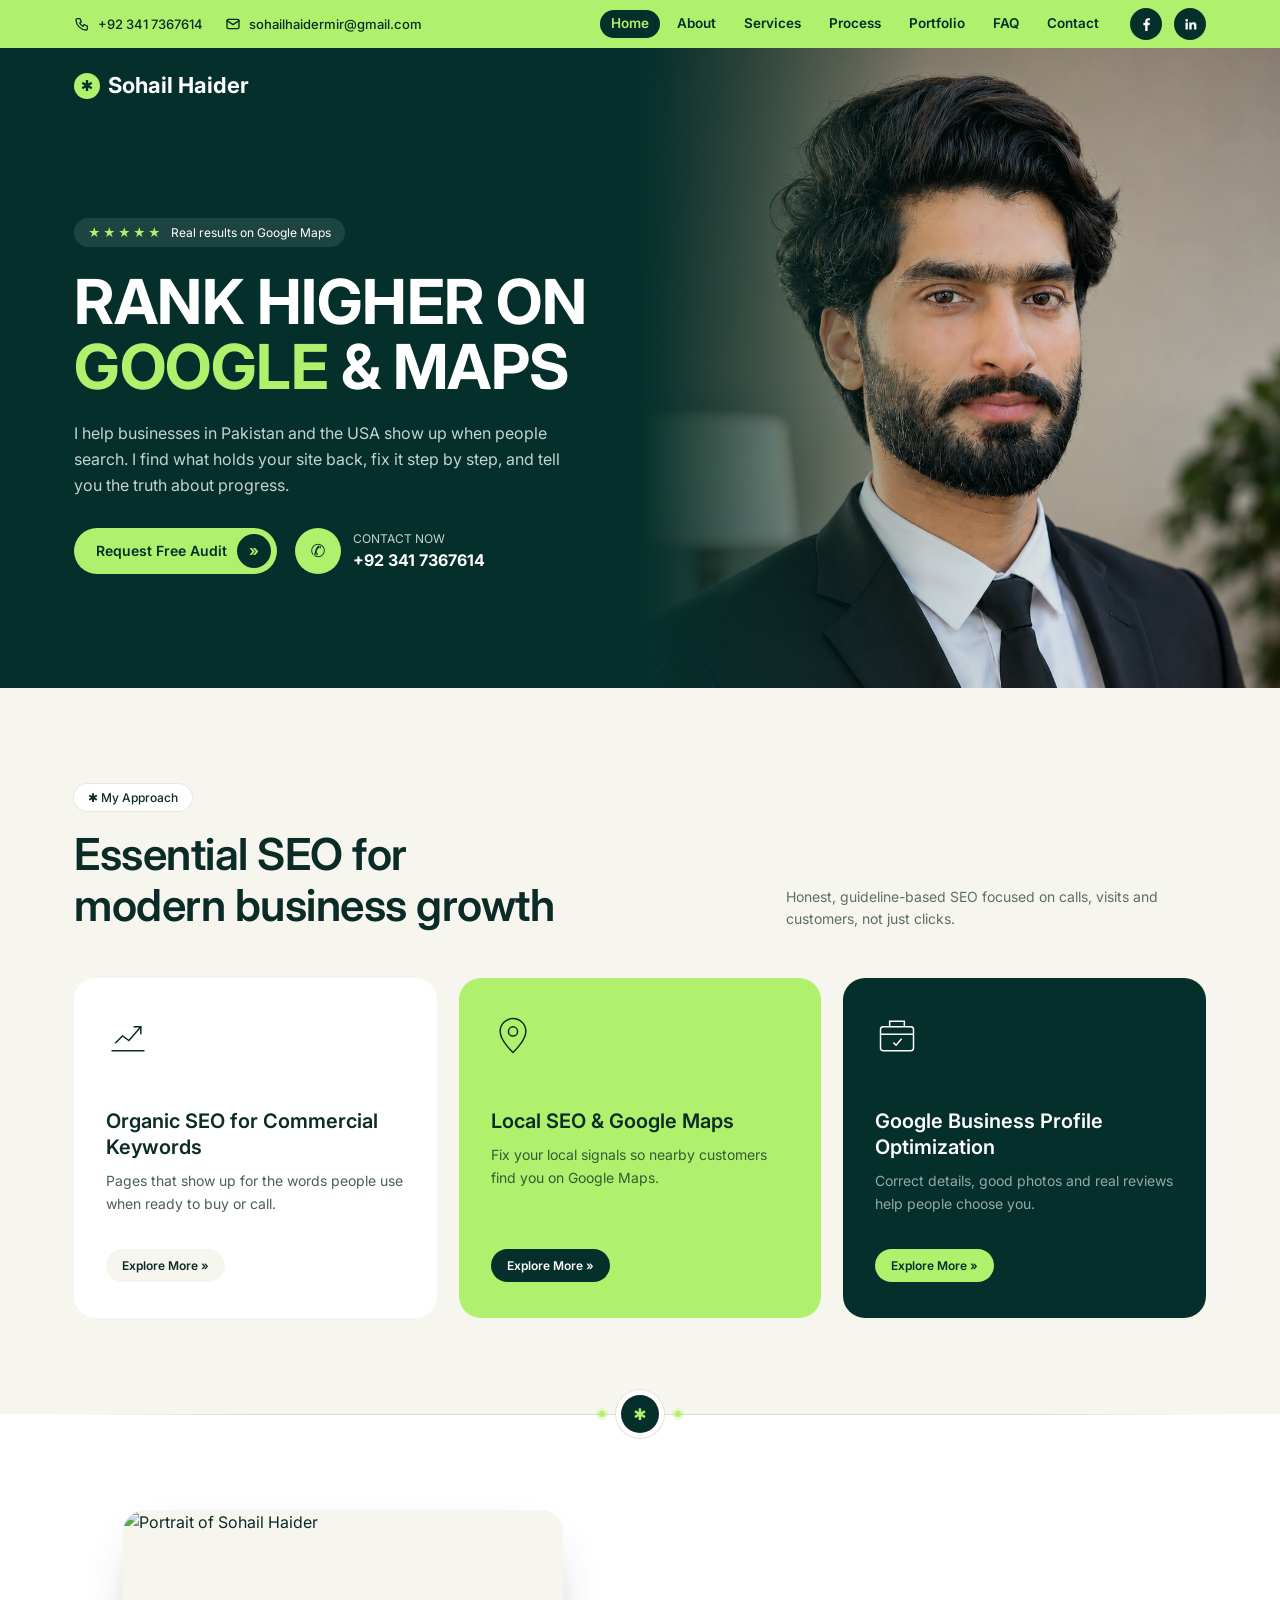
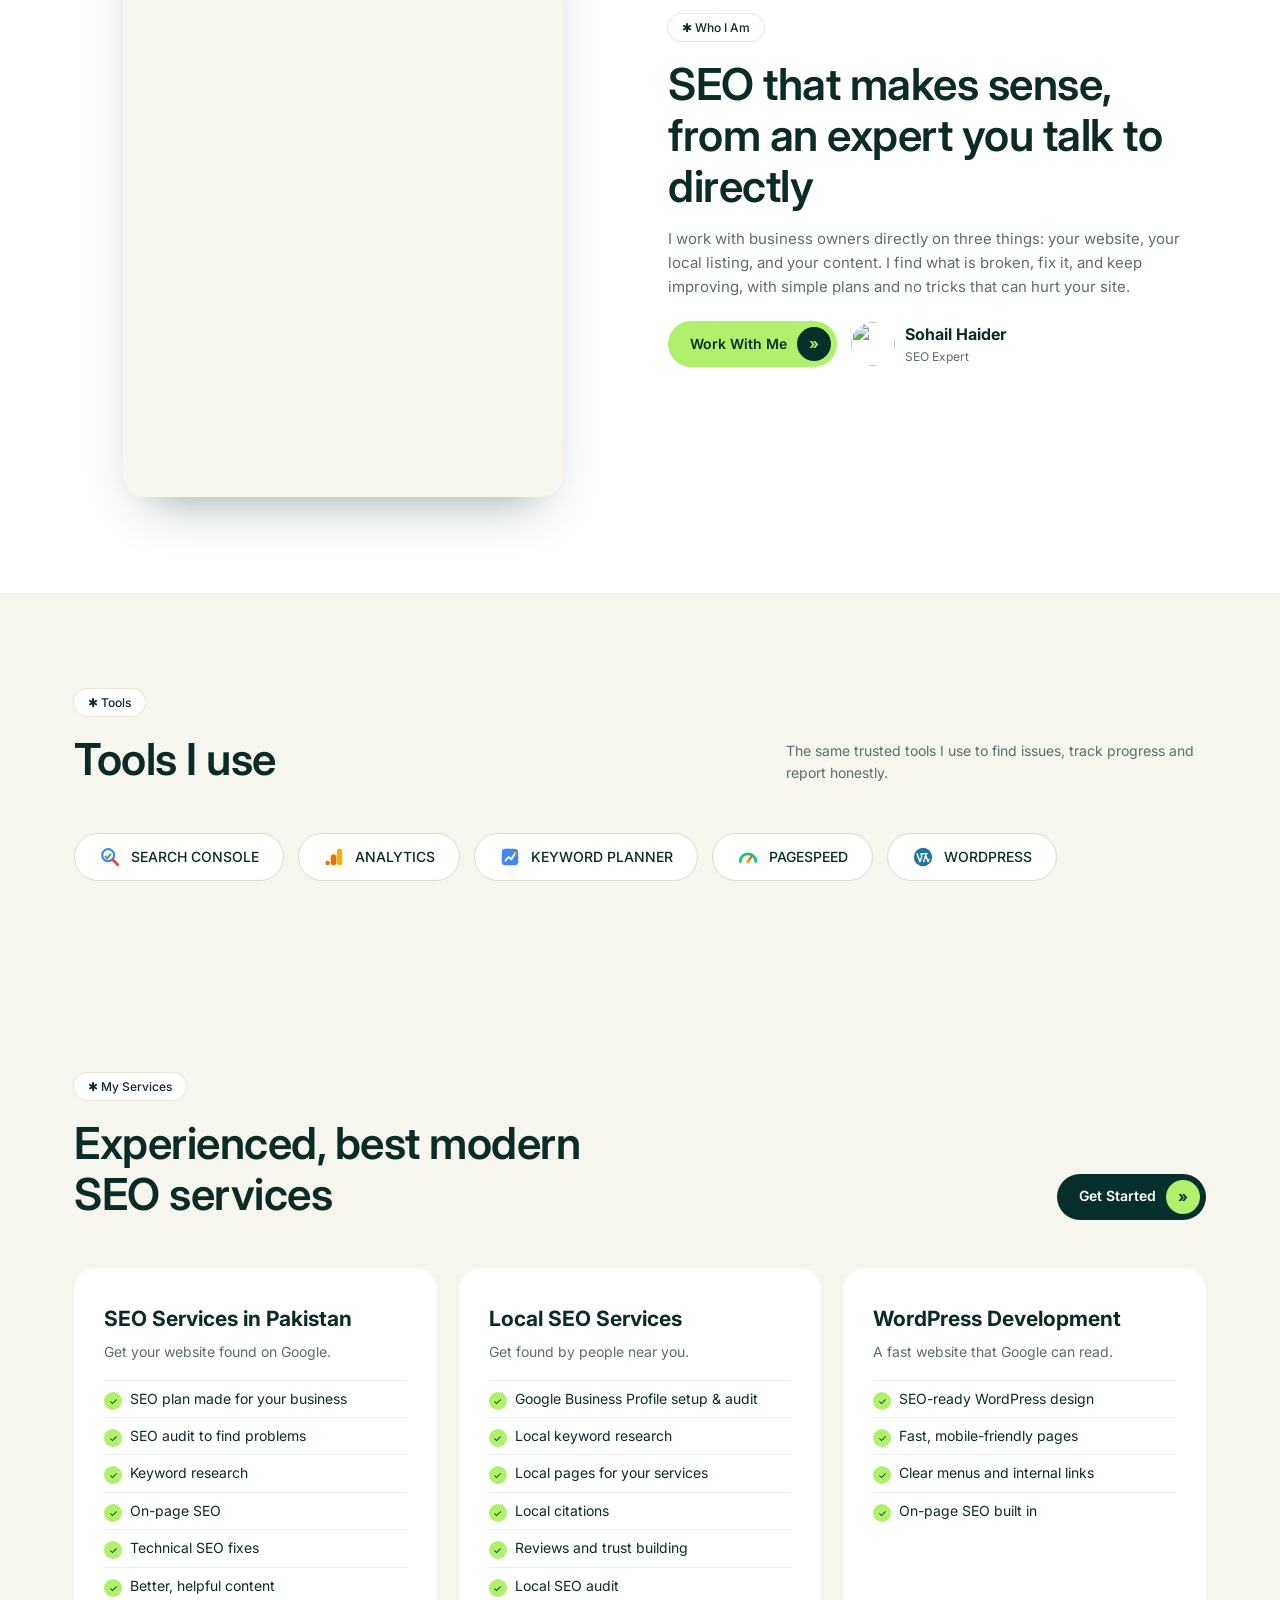
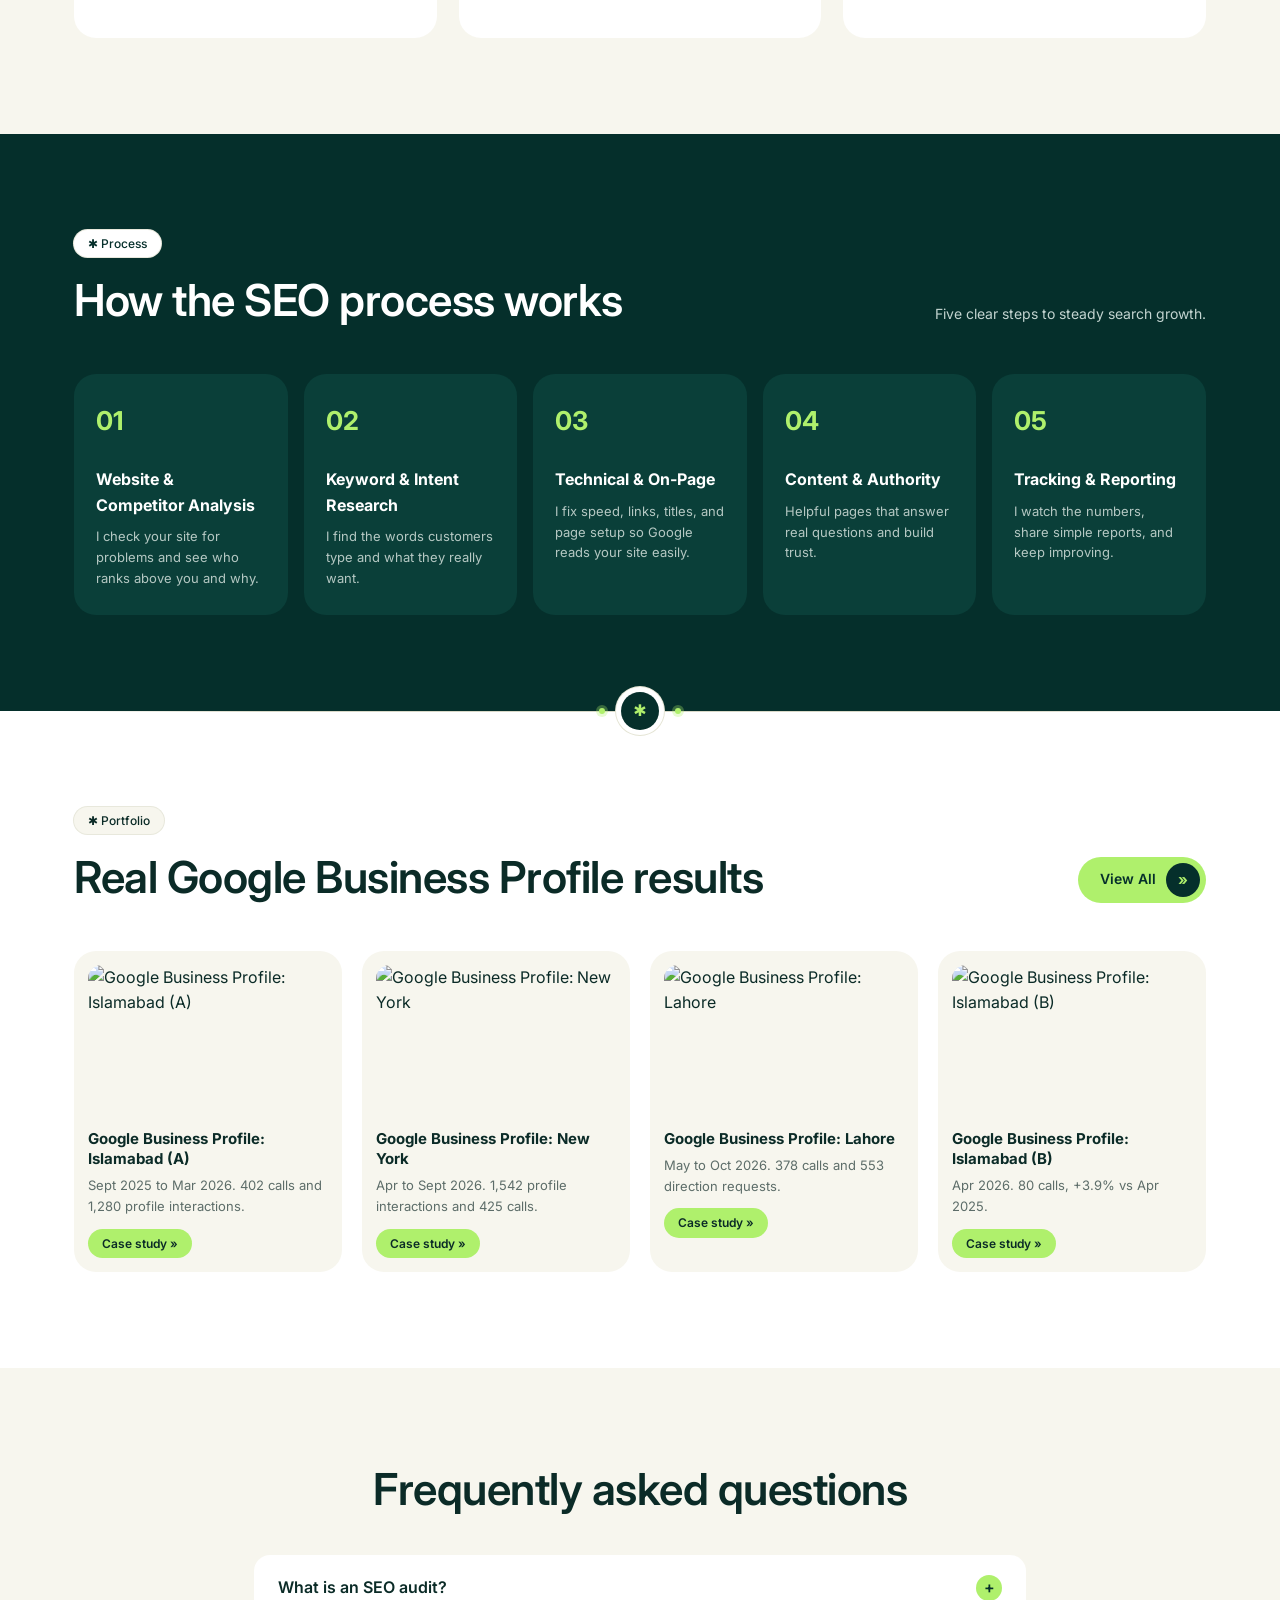
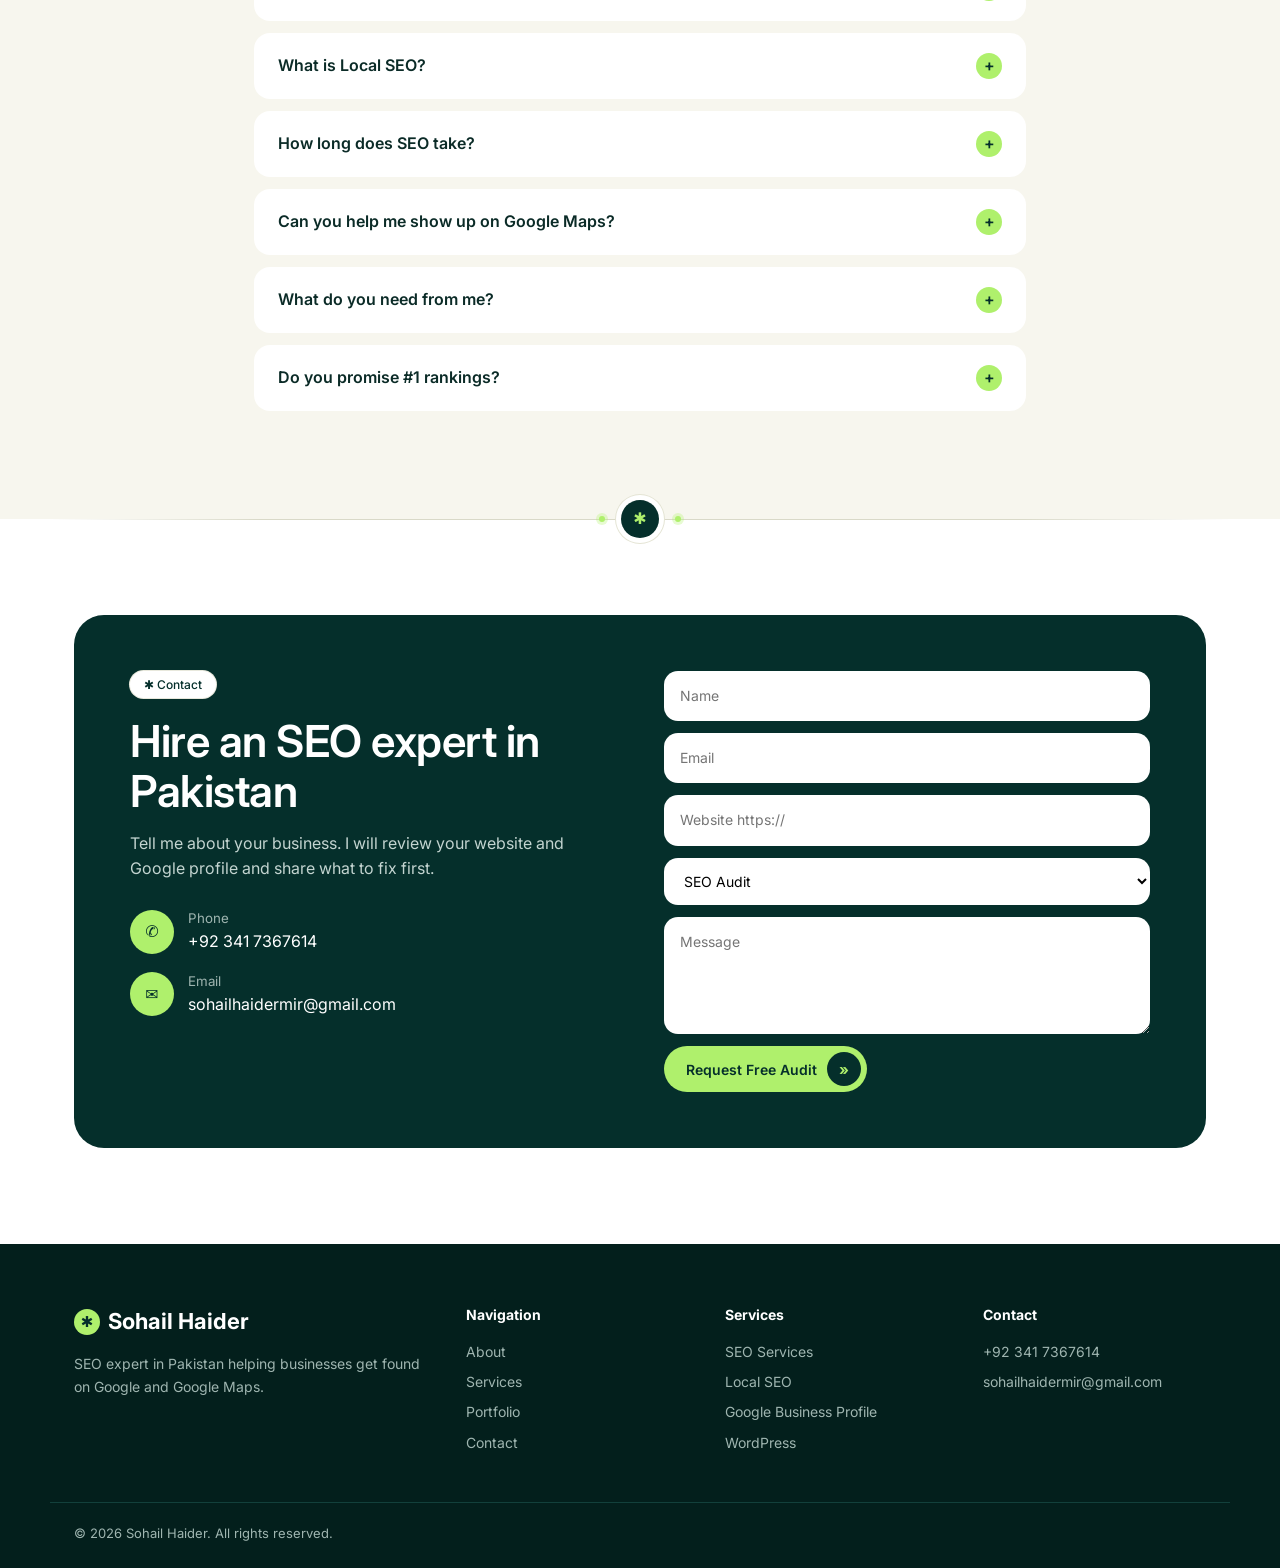
==== index.html @ a747f517 "Update index.html" ====
<!DOCTYPE html><html lang="en"><head><meta charset="utf-8"><meta name="viewport" content="width=device-width,initial-scale=1"><title>Sohail Haider | SEO Expert in Pakistan</title><meta name="description" content="SEO expert in Pakistan helping businesses improve organic search, Google Maps visibility, and website performance. Request a free SEO audit."><link rel="canonical" href="https://www.example.com/"><link rel="icon" href="assets/favicon.png"><link rel="preconnect" href="https://fonts.googleapis.com"><link rel="preconnect" href="https://fonts.gstatic.com" crossorigin><link rel="stylesheet" href="https://fonts.googleapis.com/css2?family=Inter:wght@400;500;600;700&display=swap"><link rel="stylesheet" href="style.css"></head><body id="top">
<div class="tb"><div class="wrap"><div class="tbl"><a href="tel:+923417367614"><svg viewBox="0 0 24 24" fill="none" stroke="currentColor" stroke-width="2" stroke-linecap="round" stroke-linejoin="round" aria-hidden="true"><path d="M5 4h4l2 5-2.5 1.5a11 11 0 0 0 5 5L15 13l5 2v4a2 2 0 0 1-2 2A16 16 0 0 1 3 6a2 2 0 0 1 2-2z"/></svg> +92 341 7367614</a><a href="mailto:sohailhaidermir@gmail.com"><svg viewBox="0 0 24 24" fill="none" stroke="currentColor" stroke-width="2" stroke-linecap="round" stroke-linejoin="round" aria-hidden="true"><rect x="3" y="5" width="18" height="14" rx="2"/><path d="m3 7 9 6 9-6"/></svg><span class="et">sohailhaidermir@gmail.com</span></a></div><nav id="nav" aria-label="Main"><a class="on" href="#top">Home</a><a href="#about">About</a><a href="#services">Services</a><a href="#process">Process</a><a href="portfolio.html">Portfolio</a><a href="#faq">FAQ</a><a href="#contact">Contact</a></nav><div class="soc"><a href="https://www.facebook.com/shaider.hayat" aria-label="Facebook" target="_blank" rel="noopener"><svg viewBox="0 0 24 24" fill="currentColor" stroke="none" aria-hidden="true"><path d="M13.5 21v-8h2.7l.5-3.3h-3.2V7.600c0-.9.4-1.600 1.700-1.600h1.600V3.200C16.300 3.100 15.300 3 14.300 3 12 3 10.200 4.400 10.200 7.100v2.600H7.500V13h2.700v8z"/></svg></a><a href="https://www.linkedin.com/in/sohail-haider-392b01232/" aria-label="LinkedIn" target="_blank" rel="noopener"><svg viewBox="0 0 24 24" fill="currentColor" stroke="none" aria-hidden="true"><path d="M5 9h3.2v10H5zM6.600 4.200a1.900 1.900 0 1 1 0 3.800 1.900 1.900 0 0 1 0-3.800zM10.300 9h3v1.400c.5-.9 1.600-1.700 3.200-1.700 3.200 0 3.800 2.100 3.800 4.800V19h-3.200v-4.800c0-1.200 0-2.600-1.600-2.600s-1.900 1.200-1.900 2.500V19h-3.300z"/></svg></a></div></div></div>
<header class="hdr"><div class="wrap bar"><a class="brand" href="index.html"><i>✱</i>Sohail Haider</a><button class="burger" aria-label="Menu" onclick="document.querySelector('nav').classList.toggle('open')">☰</button></div></header>
<main><section class="hero"><div class="ph"><img src="hero-sohail.webp"> alt="Sohail Haider, SEO expert" fetchpriority="high"></div><div class="wrap"><div class="in"><div class="pill"><u>★★★★★</u> Real results on Google Maps</div><h1>Rank higher on <em>Google</em> &amp; Maps</h1><p>I help businesses in Pakistan and the USA show up when people search. I find what holds your site back, fix it step by step, and tell you the truth about progress.</p><div class="acts"><a href="#contact" class="btn"><span>Request Free Audit</span><b>»</b></a><div class="call"><i>✆</i><div>CONTACT NOW<b>+92 341 7367614</b></div></div></div></div></section>
<section class="sec cr" id="approach"><div class="wrap"><div class="head"><div><span class="tag">✱ My Approach</span><h2>Essential SEO for<br>modern business growth</h2></div><p>Honest, guideline-based SEO focused on calls, visits and customers, not just clicks.</p></div><div class="g3"><article class="fc "><svg viewBox="0 0 48 48"><path d="M6 40h36M10 32l8-8 7 5 13-15M30 14h8v8"/></svg><h3>Organic SEO for Commercial Keywords</h3><p>Pages that show up for the words people use when ready to buy or call.</p><a href="#services">Explore More »</a></article><article class="fc l"><svg viewBox="0 0 48 48"><path d="M24 42S10 29 10 19a14 14 0 0128 0c0 10-14 23-14 23z"/><circle cx="24" cy="19" r="5"/></svg><h3>Local SEO &amp; Google Maps</h3><p>Fix your local signals so nearby customers find you on Google Maps.</p><a href="#services">Explore More »</a></article><article class="fc d"><svg viewBox="0 0 48 48"><rect x="6" y="14" width="36" height="26" rx="3"/><path d="M6 22h36M16 14V8h16v6M20 31l3 3 6-7"/></svg><h3>Google Business Profile Optimization</h3><p>Correct details, good photos and real reviews help people choose you.</p><a href="#services">Explore More »</a></article></div></div></section>
<section class="sec wh" id="about"><div class="dvd" aria-hidden="true"><span><i>✱</i></span></div><div class="wrap two"><div class="col"><div class="portrait"><img src="assets/about-sohail.webp" alt="Portrait of Sohail Haider" width="1086" height="1448" loading="lazy"></div></div><div><span class="tag">✱ Who I Am</span><h2>SEO that makes sense, from an expert you talk to directly</h2><p>I work with business owners directly on three things: your website, your local listing, and your content. I find what is broken, fix it, and keep improving, with simple plans and no tricks that can hurt your site.</p><div class="who"><a href="#contact" class="btn"><span>Work With Me</span><b>»</b></a><div style="display:flex;gap:10px;align-items:center"><img src="assets/hero-sohail.webp" alt=""><div><b>Sohail Haider</b><small>SEO Expert</small></div></div></div></div></div></section>
<section class="sec cr" id="tools"><div class="wrap"><div class="head"><div><span class="tag">✱ Tools</span><h2>Tools I use</h2></div><p>The same trusted tools I use to find issues, track progress and report honestly.</p></div><div class="chips big"><span><svg viewBox="0 0 24 24"><circle cx="10" cy="10" r="6.5" fill="#fff" stroke="#4285f4" stroke-width="2.4"/><path d="M15 15l5.5 5.5" stroke="#ea4335" stroke-width="3" stroke-linecap="round"/><path d="M7 11.5l2 2 3.5-4.5" fill="none" stroke="#34a853" stroke-width="2" stroke-linecap="round" stroke-linejoin="round"/></svg>Search Console</span><span><svg viewBox="0 0 24 24"><rect x="15" y="3" width="6" height="18" rx="3" fill="#f9ab00"/><rect x="8.5" y="9" width="6" height="12" rx="3" fill="#e37400"/><circle cx="5" cy="18.5" r="2.5" fill="#e37400"/></svg>Analytics</span><span><svg viewBox="0 0 24 24"><rect x="3" y="3" width="18" height="18" rx="4" fill="#4285f4"/><path d="M7 16l3.5-4 3 2.5L17.5 8" fill="none" stroke="#fff" stroke-width="2" stroke-linecap="round" stroke-linejoin="round"/><circle cx="17.5" cy="8" r="1.6" fill="#fbbc04"/></svg>Keyword Planner</span><span><svg viewBox="0 0 24 24"><path d="M3.5 17a8.5 8.5 0 1 1 17 0" fill="none" stroke="#0cce6b" stroke-width="3" stroke-linecap="round"/><path d="M12 17l4-6" stroke="#ff4e42" stroke-width="2.4" stroke-linecap="round"/><circle cx="12" cy="17" r="2" fill="#ffa400"/></svg>PageSpeed</span><span><svg viewBox="0 0 24 24"><circle cx="12" cy="12" r="10" fill="#21759b"/><path d="M5.5 8.5l3.2 8.6 2-5.8-1-2.800M10.500 8.500h6M12.700 17.100l2.300-6.800M15 10.300l2.600 6.800 1-2.800" fill="none" stroke="#fff" stroke-width="1.5" stroke-linecap="round" stroke-linejoin="round"/></svg>WordPress</span></div></div></section>
<section class="sec cr" id="services"><div class="wrap"><div class="head"><div><span class="tag">✱ My Services</span><h2>Experienced, best modern<br>SEO services</h2></div><a href="#contact" class="btn dk"><span>Get Started</span><b>»</b></a></div><div class="g3"><article class="svc"><h3>SEO Services in Pakistan</h3><p>Get your website found on Google.</p><ul><li>SEO plan made for your business</li><li>SEO audit to find problems</li><li>Keyword research</li><li>On-page SEO</li><li>Technical SEO fixes</li><li>Better, helpful content</li></ul></article><article class="svc"><h3>Local SEO Services</h3><p>Get found by people near you.</p><ul><li>Google Business Profile setup & audit</li><li>Local keyword research</li><li>Local pages for your services</li><li>Local citations</li><li>Reviews and trust building</li><li>Local SEO audit</li></ul></article><article class="svc"><h3>WordPress Development</h3><p>A fast website that Google can read.</p><ul><li>SEO-ready WordPress design</li><li>Fast, mobile-friendly pages</li><li>Clear menus and internal links</li><li>On-page SEO built in</li></ul></article></div></div></section>
<section class="sec dk" id="process"><div class="wrap"><div class="head"><div><span class="tag" style="color:var(--dk)">✱ Process</span><h2>How the SEO process works</h2></div><p>Five clear steps to steady search growth.</p></div><div class="steps"><div><h3>Website & Competitor Analysis</h3><p>I check your site for problems and see who ranks above you and why.</p></div><div><h3>Keyword & Intent Research</h3><p>I find the words customers type and what they really want.</p></div><div><h3>Technical & On-Page</h3><p>I fix speed, links, titles, and page setup so Google reads your site easily.</p></div><div><h3>Content & Authority</h3><p>Helpful pages that answer real questions and build trust.</p></div><div><h3>Tracking & Reporting</h3><p>I watch the numbers, share simple reports, and keep improving.</p></div></div></div></section>
<section class="sec wh"><div class="dvd" aria-hidden="true"><span><i>✱</i></span></div><div class="wrap"><div class="head"><div><span class="tag" style="background:var(--cream)">✱ Portfolio</span><h2>Real Google Business Profile results</h2></div><a href="portfolio.html" class="btn"><span>View All</span><b>»</b></a></div><div class="pf"><a class="pc" href="portfolio.html#islamabad-gbp"><img src="assets/islamabad-gbp-overview.webp" alt="Google Business Profile: Islamabad (A)" loading="lazy"><h3>Google Business Profile: Islamabad (A)</h3><p>Sept 2025 to Mar 2026. 402 calls and 1,280 profile interactions.</p><span>Case study »</span></a><a class="pc" href="portfolio.html#newyork-gbp"><img src="assets/newyork-gbp-overview.webp" alt="Google Business Profile: New York" loading="lazy"><h3>Google Business Profile: New York</h3><p>Apr to Sept 2026. 1,542 profile interactions and 425 calls.</p><span>Case study »</span></a><a class="pc" href="portfolio.html#lahore-gbp"><img src="assets/lahore-gbp-overview.webp" alt="Google Business Profile: Lahore" loading="lazy"><h3>Google Business Profile: Lahore</h3><p>May to Oct 2026. 378 calls and 553 direction requests.</p><span>Case study »</span></a><a class="pc" href="portfolio.html#islamabad-b-gbp"><img src="assets/islamabad-b-gbp-calls.webp" alt="Google Business Profile: Islamabad (B)" loading="lazy"><h3>Google Business Profile: Islamabad (B)</h3><p>Apr 2026. 80 calls, +3.9% vs Apr 2025.</p><span>Case study »</span></a></div></div></section>
<section class="sec cr" id="faq"><div class="wrap nar"><h2>Frequently asked questions</h2><details><summary>What is an SEO audit?</summary><p>A full check of your website. I look for slow pages, broken links, or missing titles, then give you a list of fixes, most important first.</p></details><details><summary>What is Local SEO?</summary><p>It helps people near you find your business on Google and Google Maps, using your Google Business Profile, local keywords, listings, and reviews.</p></details><details><summary>How long does SEO take?</summary><p>Small fixes can help in a few weeks. Bigger results usually take a few months, depending on competition and where you start.</p></details><details><summary>Can you help me show up on Google Maps?</summary><p>Yes. I improve what you can control: profile, website, and reviews. Google decides the final order, so no one can promise a spot.</p></details><details><summary>What do you need from me?</summary><p>Your website link, access to your Google Business Profile, a list of your services, and the places you serve.</p></details><details><summary>Do you promise #1 rankings?</summary><p>No. Nobody honest can. I promise clear work, simple reports, and steady effort.</p></details></div></section>
<section class="sec wh" id="contact"><div class="dvd" aria-hidden="true"><span><i>✱</i></span></div><div class="wrap"><div class="ct"><div><span class="tag" style="color:var(--dk)">✱ Contact</span><h2>Hire an SEO expert in Pakistan</h2><p>Tell me about your business. I will review your website and Google profile and share what to fix first.</p><ul><li><i>✆</i><div><small>Phone</small><a href="tel:+923417367614">+92 341 7367614</a></div></li><li><i>✉</i><div><small>Email</small><a href="mailto:sohailhaidermir@gmail.com">sohailhaidermir@gmail.com</a></div></li></ul></div><form id="cf"><input name="name" placeholder="Name" required><input name="email" type="email" placeholder="Email" required><input name="site" placeholder="Website https://"><select name="service"><option>SEO Audit</option><option>Local SEO Audit</option><option>Google Business Profile</option><option>SEO Strategy</option><option>Other</option></select><textarea name="message" rows="4" placeholder="Message" required></textarea><button class="btn" type="submit"><span>Request Free Audit</span><b>»</b></button></form></div></div></section></main>
<footer><div class="wrap fg"><div><a class="brand" href="index.html"><i>✱</i>Sohail Haider</a><p style="margin-top:14px">SEO expert in Pakistan helping businesses get found on Google and Google Maps.</p></div><div><h4>Navigation</h4><ul><li><a href="#about">About</a></li><li><a href="#services">Services</a></li><li><a href="portfolio.html">Portfolio</a></li><li><a href="#contact">Contact</a></li></ul></div><div><h4>Services</h4><ul><li>SEO Services</li><li>Local SEO</li><li>Google Business Profile</li><li>WordPress</li></ul></div><div><h4>Contact</h4><ul><li><a href="tel:+923417367614">+92 341 7367614</a></li><li><a href="mailto:sohailhaidermir@gmail.com">sohailhaidermir@gmail.com</a></li></ul></div></div><div class="wrap fc2">© 2026 Sohail Haider. All rights reserved.</div></footer></body></html>
---- style.css ----
:root{--dk:#052f2b;--dk2:#0a3f39;--lime:#aff06c;--lime2:#9ce252;--cream:#f7f6ee;--tx:#0b2b27;--mu:#5d6d69;--r:22px}
*{box-sizing:border-box;margin:0;padding:0}html{scroll-behavior:smooth}
body{font-family:Inter,system-ui,sans-serif;color:var(--tx);background:#fff;line-height:1.6;font-size:16px}
img{max-width:100%;display:block}a{color:inherit;text-decoration:none}ul{list-style:none}
.wrap{max-width:1180px;margin:0 auto;padding:0 24px}
.tb{background:var(--lime);font-size:13px;font-weight:500;padding:8px 0}.tb .wrap{display:flex;justify-content:space-between;gap:16px;flex-wrap:wrap}.tb span{margin-right:22px}
.hdr{position:absolute;top:37px;left:0;right:0;z-index:5}.bar{display:flex;align-items:center;justify-content:space-between;height:76px}
.brand{display:flex;align-items:center;gap:8px;color:#fff;font-weight:700;font-size:22px}.brand i{width:26px;height:26px;border-radius:50%;background:var(--lime);display:grid;place-items:center;color:var(--dk);font-style:normal;font-size:15px}
nav{display:flex;align-items:center;gap:28px;color:#fff;font-size:14px;font-weight:500}nav a:hover,nav a.on{color:var(--lime)}
.btn{display:inline-flex;align-items:center;gap:10px;background:var(--lime);color:var(--dk);font-weight:600;font-size:14px;padding:6px 6px 6px 22px;border-radius:99px;transition:.2s}
.btn b{background:var(--dk);color:var(--lime);width:34px;height:34px;border-radius:50%;display:grid;place-items:center;font-size:15px}
.btn:hover{background:var(--lime2)}.btn.dk{background:var(--dk);color:#fff}.btn.dk b{background:var(--lime);color:var(--dk)}
.burger{display:none;background:none;border:0;color:#fff;font-size:28px}
.hero{background:var(--dk);color:#fff;position:relative;overflow:hidden;min-height:640px;padding:170px 0 80px}
.hero .ph{position:absolute;right:0;bottom:0;top:0;width:50%}.hero .ph img{width:100%;height:100%;object-fit:cover;object-position:50% 12%}
.hero .ph:after{content:"";position:absolute;inset:0;background:linear-gradient(90deg,var(--dk) 0,rgba(5,47,43,.2) 45%,transparent)}
.hero .wrap{position:relative;z-index:2}.hero .in{max-width:620px}
.pill{display:inline-flex;gap:8px;align-items:center;background:rgba(255,255,255,.1);border-radius:99px;padding:5px 14px;font-size:12px;margin-bottom:22px}.pill u{color:var(--lime);text-decoration:none;letter-spacing:2px}
h1{font-size:clamp(38px,5.4vw,62px);line-height:1.05;font-weight:700;text-transform:uppercase;letter-spacing:-.5px}h1 em{color:var(--lime);font-style:normal}
.hero p{color:#c3d4d0;max-width:500px;margin:22px 0 30px}.acts{display:flex;gap:18px;align-items:center;flex-wrap:wrap}
.call{display:flex;gap:12px;align-items:center;font-size:12px;color:#c3d4d0}.call i{width:46px;height:46px;border-radius:50%;background:var(--lime);color:var(--dk);display:grid;place-items:center;font-style:normal;font-size:18px}.call b{display:block;color:#fff;font-size:16px}
.sec{padding:96px 0}.cr{background:var(--cream)}
.tag{display:inline-flex;gap:6px;align-items:center;font-size:12px;font-weight:500;background:#fff;border-radius:99px;padding:4px 14px;margin-bottom:18px;box-shadow:0 0 0 1px #e8e8dc}.cr .tag{background:#fff}
h2{font-size:clamp(30px,4vw,44px);line-height:1.15;font-weight:600;letter-spacing:-.5px}
.head{display:flex;justify-content:space-between;align-items:flex-end;gap:40px;margin-bottom:48px;flex-wrap:wrap}.head p{max-width:420px;color:var(--mu);font-size:14px}
.g3{display:grid;grid-template-columns:repeat(3,1fr);gap:22px}
.fc{border-radius:var(--r);padding:36px 32px;min-height:340px;display:flex;flex-direction:column;background:#fff}.fc.l{background:var(--lime)}.fc.d{background:var(--dk);color:#fff}
.fc svg{width:44px;height:44px;margin-bottom:50px;stroke:currentColor;fill:none;stroke-width:1.6}.fc h3{font-size:20px;font-weight:600;line-height:1.3;margin-bottom:10px}
.fc p{font-size:14px;opacity:.75;flex:1}.fc.d p{color:#c3d4d0}.fc a{align-self:flex-start;margin-top:22px;font-size:12px;font-weight:600;background:var(--cream);padding:7px 16px;border-radius:99px}.fc.l a{background:var(--dk);color:#fff}.fc.d a{background:var(--lime);color:var(--dk)}
.two{display:grid;grid-template-columns:1fr 1fr;gap:56px;align-items:center}
.col{display:grid;grid-template-columns:1fr 1fr;gap:16px}.col img{border-radius:var(--r);width:100%;object-fit:cover}.col .big{grid-column:span 2;height:340px;object-position:top}
.st{background:var(--lime);border-radius:var(--r);padding:22px;text-align:center;display:flex;flex-direction:column;justify-content:center;gap:6px}.st b{font-size:28px}.st span{font-size:13px}
.shot{height:170px;background:var(--cream);border-radius:var(--r);overflow:hidden}.shot img{height:100%;object-fit:cover;object-position:left top}
.two h2{margin-bottom:16px}.two p{color:var(--mu);font-size:15px;margin-bottom:14px}
.who{display:flex;align-items:center;gap:14px;margin:22px 0 26px;flex-wrap:wrap}.who img{width:44px;height:44px;border-radius:50%;object-fit:cover;object-position:top}.who small{display:block;color:var(--mu);font-size:12px}
.mini{display:grid;grid-template-columns:1fr 1fr;gap:16px}.mini div{background:var(--cream);border-radius:var(--r);padding:24px}.mini b{display:block;font-size:30px}.mini small{color:var(--mu)}
.chips{display:flex;flex-wrap:wrap;gap:8px;margin-top:12px}.chips span{font-size:10px;font-weight:500;text-transform:uppercase;border:1px solid #dcdccf;border-radius:99px;padding:3px 10px;background:#fff}
.svc{background:#fff;border-radius:var(--r);padding:34px 30px}.svc h3{font-size:21px;margin-bottom:6px}.svc>p{color:var(--mu);font-size:14px;margin-bottom:16px}
.svc li{font-size:14px;padding:7px 0 7px 26px;position:relative;border-top:1px solid #eee}.svc li:before{content:"✓";position:absolute;left:0;color:var(--dk);background:var(--lime);width:18px;height:18px;border-radius:50%;font-size:10px;display:grid;place-items:center;top:11px}
.dk{background:var(--dk);color:#fff}.dk .head p{color:#c3d4d0}
.steps{display:grid;grid-template-columns:repeat(5,1fr);gap:16px;counter-reset:s}.steps div{background:var(--dk2);border-radius:var(--r);padding:26px 22px;counter-increment:s}
.steps div:before{content:"0" counter(s);display:block;color:var(--lime);font-weight:700;font-size:26px;margin-bottom:26px}.steps h3{font-size:16px;margin-bottom:8px}.steps p{font-size:13px;color:#b5c8c3}
.pf{display:grid;grid-template-columns:repeat(4,1fr);gap:20px}.pc{background:var(--cream);border-radius:var(--r);padding:14px}.pc img{border-radius:14px;height:150px;width:100%;object-fit:cover;object-position:left top;margin-bottom:14px}
.pc h3{font-size:15px;line-height:1.35;margin-bottom:6px}.pc p{font-size:13px;color:var(--mu)}.pc span{display:inline-block;margin-top:12px;font-size:12px;font-weight:600;background:var(--lime);padding:5px 14px;border-radius:99px}
details{background:#fff;border-radius:16px;margin-bottom:12px;padding:20px 24px}summary{font-weight:600;cursor:pointer;list-style:none;display:flex;justify-content:space-between}summary:after{content:"+";color:var(--dk);background:var(--lime);width:26px;height:26px;border-radius:50%;display:grid;place-items:center}details[open] summary:after{content:"–"}details p{margin-top:12px;color:var(--mu);font-size:14px}
.nar{max-width:820px;margin:0 auto}.nar h2{text-align:center;margin-bottom:40px}
.ct{background:var(--dk);color:#fff;border-radius:30px;padding:56px;display:grid;grid-template-columns:1fr 1fr;gap:48px}.ct p{color:#c3d4d0;margin:14px 0 26px}.ct li{display:flex;gap:14px;align-items:center;margin-bottom:16px}.ct li i{width:44px;height:44px;border-radius:50%;background:var(--lime);color:var(--dk);display:grid;place-items:center;font-style:normal}.ct small{display:block;color:#9fb5b0}
form{display:grid;gap:12px}input,select,textarea{width:100%;padding:14px 16px;border-radius:14px;border:0;font:inherit;font-size:14px;background:#fff}form button{border:0;cursor:pointer;justify-self:start;font-family:inherit}
footer{background:#031f1c;color:#9fb5b0;padding:60px 0 24px;font-size:14px}.fg{display:grid;grid-template-columns:1.6fr 1fr 1fr 1fr;gap:36px}footer h4{color:#fff;margin-bottom:14px}footer li{margin-bottom:8px}footer a:hover{color:var(--lime)}.fc2{border-top:1px solid #12403b;margin-top:40px;padding-top:20px;font-size:13px}
@media(max-width:900px){.g3,.two,.pf,.steps,.ct,.fg{grid-template-columns:1fr}.hero .ph{width:100%;opacity:.28}nav{display:none;position:absolute;top:76px;left:16px;right:16px;background:var(--dk);padding:20px;border-radius:18px;flex-direction:column;align-items:flex-start}nav.open{display:flex}.burger{display:block}.hdr .btn{display:none}.ct{padding:30px}.tb .r{display:none}.sec{padding:64px 0}}

.tb .wrap{align-items:center}.tbl,.soc{display:flex;align-items:center;gap:22px;flex-wrap:wrap}.tb a{display:inline-flex;align-items:center;gap:8px;color:inherit;text-decoration:none}.tb svg{width:16px;height:16px;flex:none}.soc{gap:12px}.soc a{width:30px;height:30px;justify-content:center;border-radius:50%;background:var(--dk);color:var(--lime)}.soc a:hover{background:#fff;color:var(--dk)}.soc svg{width:16px;height:16px}
.chips.big{justify-content:flex-start;gap:14px;margin-top:32px}.chips.big span{font-size:14px;padding:12px 24px}
@media(max-width:900px){.tb .r{display:none}.tb .wrap{justify-content:center}.tbl{gap:8px 16px;justify-content:center}.portrait{border-radius:var(--r);overflow:hidden;background:var(--cream);aspect-ratio:3/4;width:100%;max-width:440px;margin:0 auto;box-shadow:0 24px 50px -24px rgba(5,47,43,.45)}}

.col{display:block}.portrait{border-radius:var(--r);overflow:hidden;background:var(--cream);aspect-ratio:3/4;width:100%;max-width:440px;margin:0 auto;box-shadow:0 24px 50px -24px rgba(5,47,43,.45)}.portrait img{width:100%;height:100%;object-fit:cover;object-position:50% 20%}
/* inner pages */
.phero{background:var(--dk);color:#fff;padding:170px 0 80px;position:relative;overflow:hidden}.phero:after{content:"";position:absolute;right:-120px;top:-120px;width:420px;height:420px;border-radius:50%;background:var(--dk2)}.phero .wrap{position:relative;z-index:1}
.phero p{color:#c3d4d0}.crumb{display:inline-flex;gap:6px;background:rgba(255,255,255,.1);border-radius:99px;padding:5px 14px;font-size:12px;margin:18px 0 22px}.crumb a:hover{color:var(--lime)}.phero .lead{max-width:560px;font-size:16px}
.case{display:grid;grid-template-columns:1.1fr .9fr;gap:48px;align-items:start;padding:56px 0;border-bottom:1px solid #eceadf}.case:first-child{padding-top:0}.case:last-child{border-bottom:0;padding-bottom:0}
.shots{display:grid;grid-template-columns:1fr 1fr;gap:14px}.shots a{display:block;background:var(--cream);border-radius:var(--r);overflow:hidden;position:relative;transition:.2s}.shots a.w{grid-column:1/-1}.shots a:hover{box-shadow:0 0 0 2px var(--lime)}.shots img{width:100%;height:auto}
.case h2{font-size:clamp(26px,3vw,34px);margin-bottom:18px}.case .tag{margin-bottom:14px}
dl{margin-bottom:22px}dt{font-size:12px;font-weight:600;text-transform:uppercase;letter-spacing:.5px;color:var(--dk);margin-top:14px}dd{color:var(--mu);font-size:15px}
.stats{display:grid;grid-template-columns:1fr 1fr;gap:14px}.stat{background:var(--cream);border-radius:var(--r);padding:20px}.stat:first-child{background:var(--lime)}.stat b{display:block;font-size:30px;line-height:1.1;margin-bottom:4px}.stat span{font-size:13px;color:var(--mu)}.stat:first-child span{color:var(--dk)}
.src{margin-top:16px;font-size:12px;color:var(--mu)}
@media(max-width:900px){.case{grid-template-columns:1fr;gap:28px}.phero{padding:140px 0 56px}.stats{grid-template-columns:1fr 1fr}}
.cta2{background:var(--dk);color:#fff;border-radius:30px;padding:48px 56px;display:flex;justify-content:space-between;align-items:center;gap:28px;flex-wrap:wrap}.cta2 h2 em{color:var(--lime);font-style:normal}.cta2 p{color:#c3d4d0;margin-top:8px}@media(max-width:900px){.cta2{padding:32px 24px}}

/* section divider (white sections) */
.wh{position:relative}.dvd{position:absolute;top:0;left:0;right:0;height:0;z-index:2}
.dvd:before{content:"";position:absolute;left:max(24px,calc(50% - 590px));right:max(24px,calc(50% - 590px));top:0;height:1px;background:linear-gradient(90deg,transparent,#d9d9c8 18%,#d9d9c8 82%,transparent)}
.dvd span{position:absolute;left:50%;top:0;transform:translate(-50%,-50%);display:flex;align-items:center;gap:14px}
.dvd span:before,.dvd span:after{content:"";width:6px;height:6px;border-radius:50%;background:var(--lime);box-shadow:0 0 0 3px rgba(175,240,108,.3)}
.dvd i{width:38px;height:38px;border-radius:50%;background:var(--dk);color:var(--lime);display:grid;place-items:center;font-style:normal;font-size:16px;box-shadow:0 0 0 5px #fff,0 0 0 6px #e4e4d4;margin:0 2px}
.chips.big span{display:inline-flex;align-items:center;gap:10px}.chips.big svg{width:22px;height:22px;flex:none}
.et{display:inline}
/* mobile first fixes */
@media(max-width:900px){.portrait{max-width:360px}}
@media(max-width:640px){
 .tb{padding:0;height:42px;display:flex;align-items:center}.tb .wrap{flex-wrap:nowrap;padding:0 16px;justify-content:space-between}.tbl{gap:14px;flex-wrap:nowrap}.et{display:none}.tb .tbl a:first-child{font-size:13px}.soc{gap:8px}
 .hdr{top:42px}.wrap{padding:0 16px}.bar{height:68px}nav{top:68px}.brand{font-size:19px}
 .hero{min-height:0;padding:130px 0 56px}.hero .ph{opacity:.22}h1{font-size:clamp(34px,10.5vw,44px)}.acts{gap:14px}.acts .btn{width:100%;justify-content:space-between}
 .sec{padding:56px 0}.head{margin-bottom:30px;gap:16px}.fc{min-height:0;padding:28px 24px}.fc svg{margin-bottom:28px}.svc{padding:26px 22px}
 .chips.big{gap:10px}.chips.big span{font-size:12.5px;padding:9px 16px}
 .pf{gap:14px}.ct{padding:26px 20px;border-radius:24px;gap:30px}.ct li{flex-wrap:wrap}.steps div:before{margin-bottom:14px}
 .phero{padding:122px 0 44px}.phero h1{font-size:clamp(32px,10vw,42px)}.case{padding:36px 0;gap:22px}.shots{gap:10px}.stats{gap:10px}.stat{padding:16px}.stat b{font-size:26px}.cta2{padding:28px 20px;border-radius:24px}.cta2 .btn{width:100%;justify-content:space-between}
 footer{padding:44px 0 20px}.fg{gap:26px}
 .dvd i{width:34px;height:34px}
}
@media(max-width:640px){h2 br{display:none}}

/* nav lives in the top bar */
.tb{position:relative;z-index:10}.tb .wrap{gap:20px}.tb nav{color:var(--dk);font-size:13.5px;font-weight:600;gap:6px;margin-left:auto}
.tb nav a{padding:3px 11px;border-radius:99px;transition:.2s}.tb nav a:hover{color:var(--dk);background:rgba(5,47,43,.12)}.tb nav a.on{background:var(--dk);color:var(--lime)}
.soc a{width:32px;height:32px;background:var(--dk);color:#fff}.soc a:hover{background:#fff;color:var(--dk)}.soc svg{width:17px;height:17px}
.hdr{top:48px}.hdr .bar{justify-content:space-between}
@media(max-width:1000px){.tb .tbl a:nth-child(2) .et{display:none}}
@media(max-width:900px){.tb nav{display:none;position:absolute;top:110px;left:16px;right:16px;margin:0;background:var(--dk);color:#fff;padding:18px;border-radius:18px;flex-direction:column;align-items:stretch;gap:2px;box-shadow:0 20px 40px -10px rgba(0,0,0,.4)}.tb nav.open{display:flex}.tb nav a{padding:11px 14px;font-size:15px}.tb nav a:hover{color:var(--lime);background:rgba(255,255,255,.08)}.tb nav a.on{background:rgba(175,240,108,.14);color:var(--lime)}.tb .wrap{gap:10px}}
@media(max-width:640px){.tb nav{top:110px}.soc a{width:30px;height:30px}.soc svg{width:16px;height:16px}}
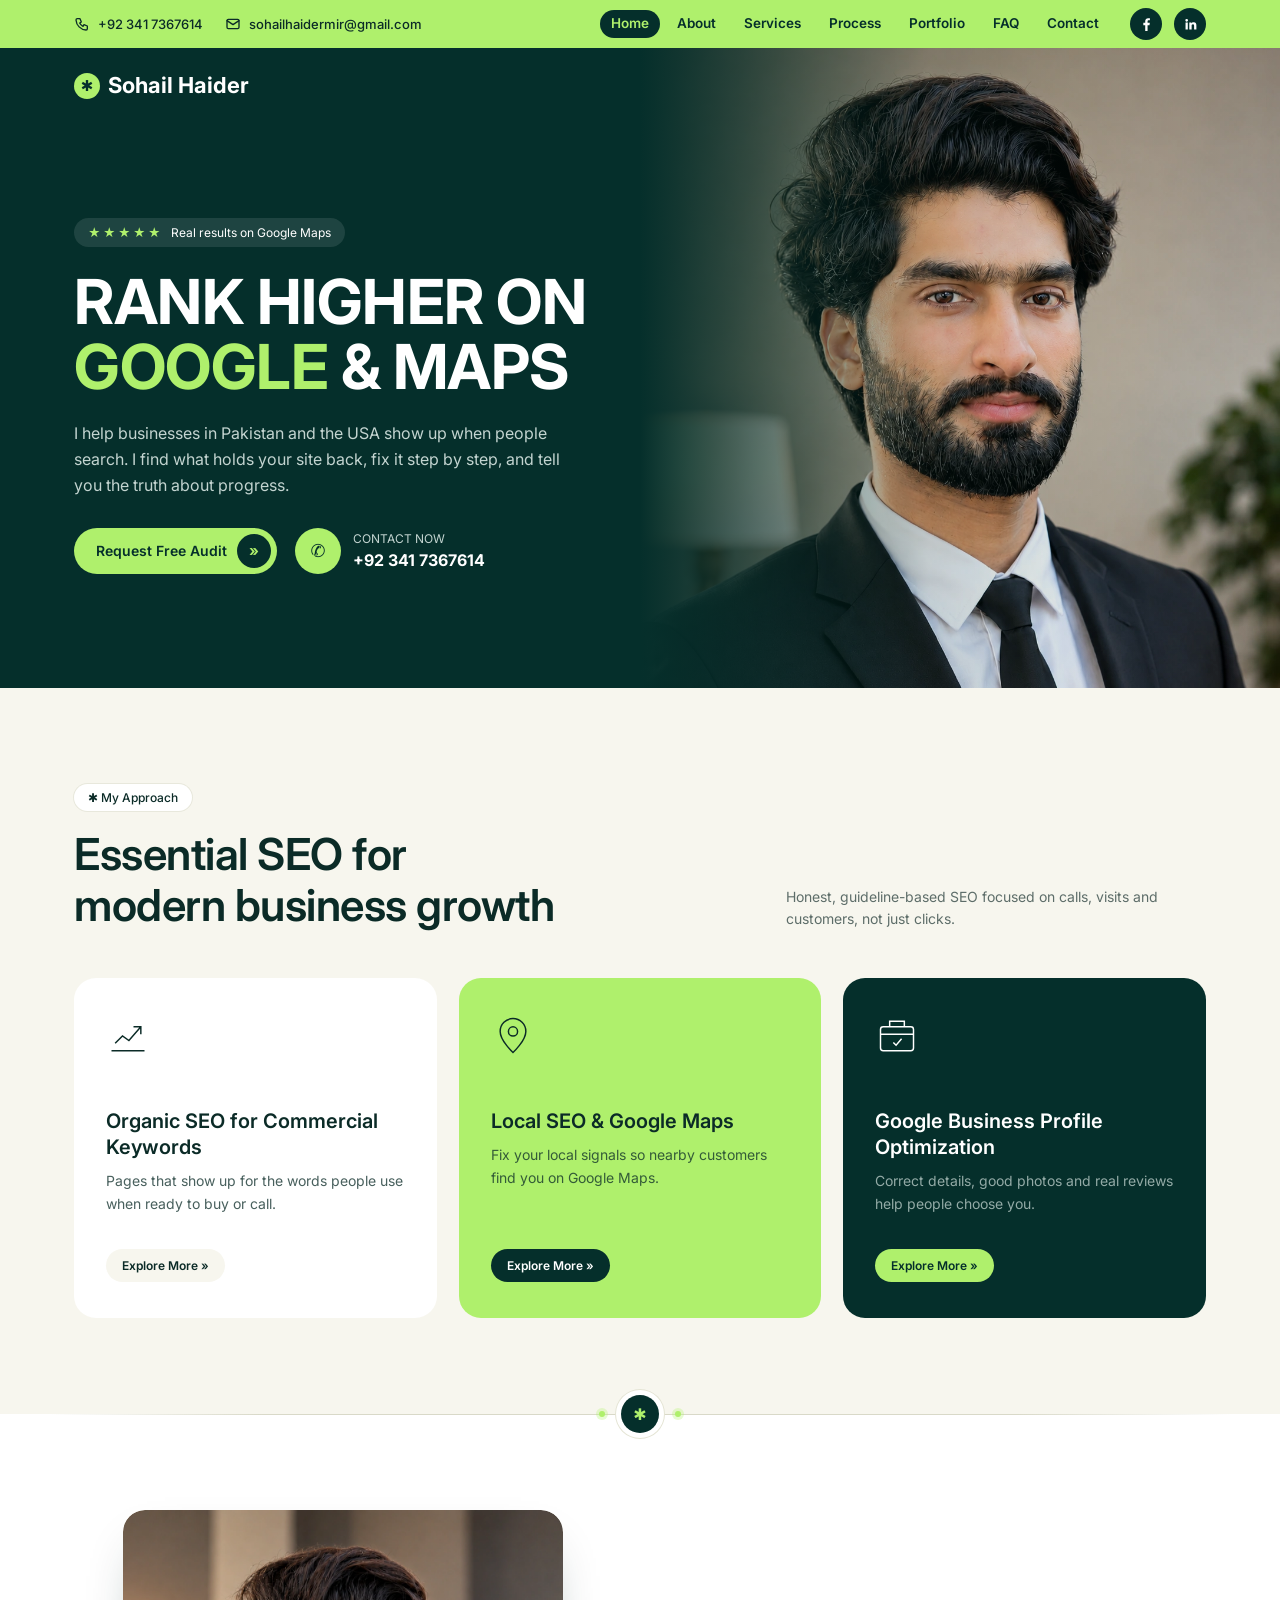
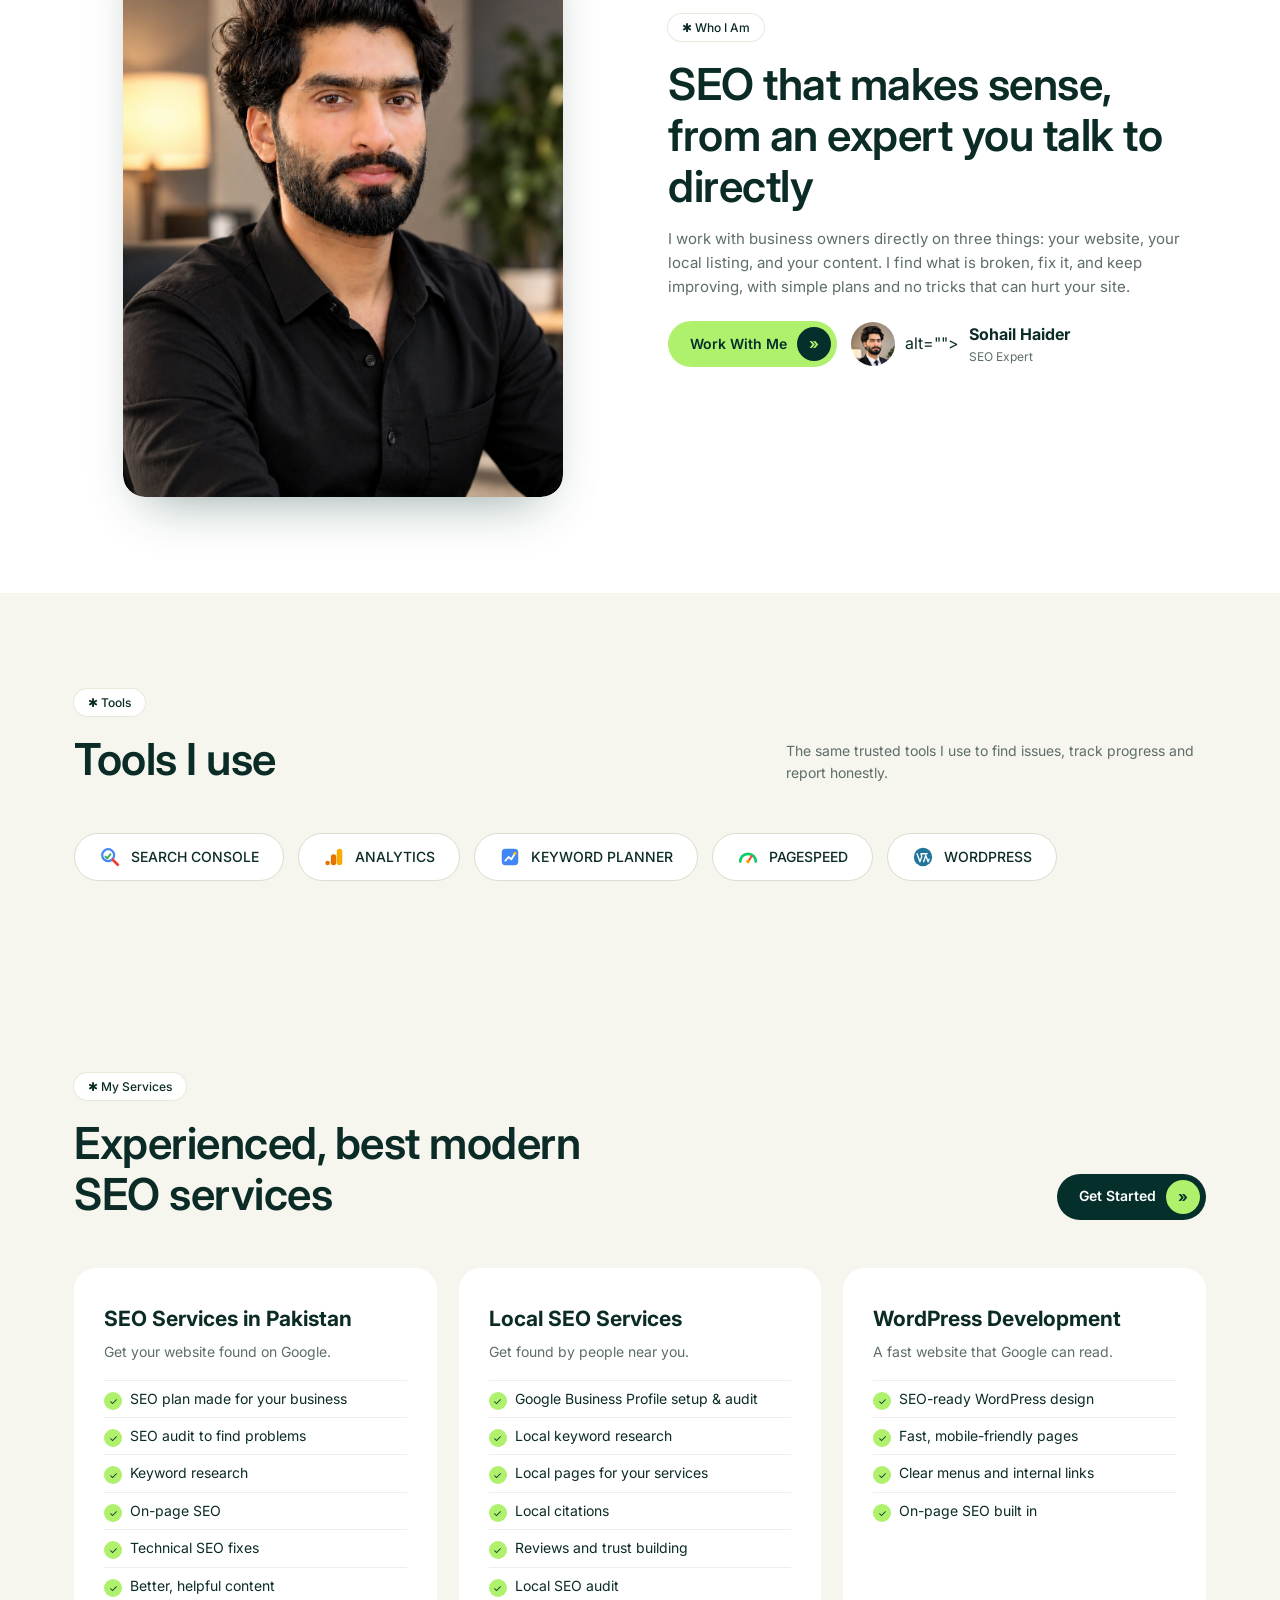
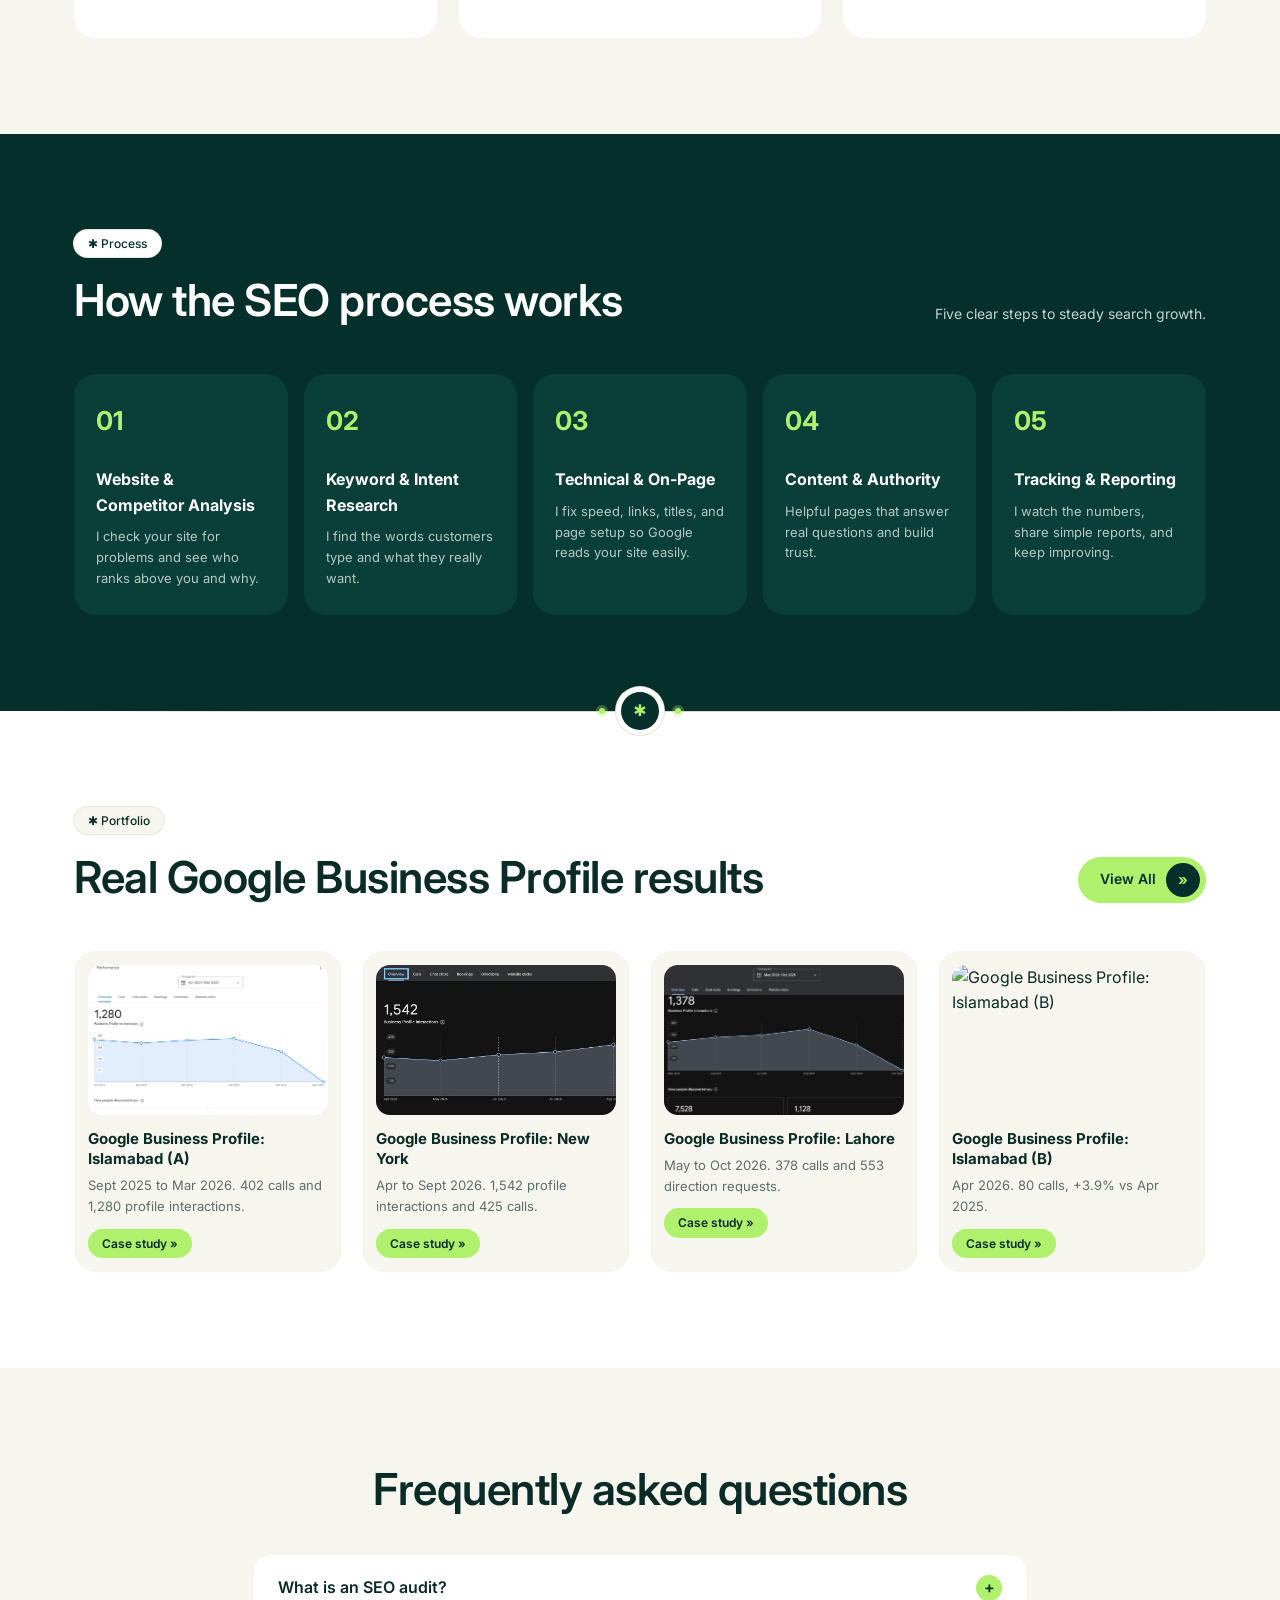
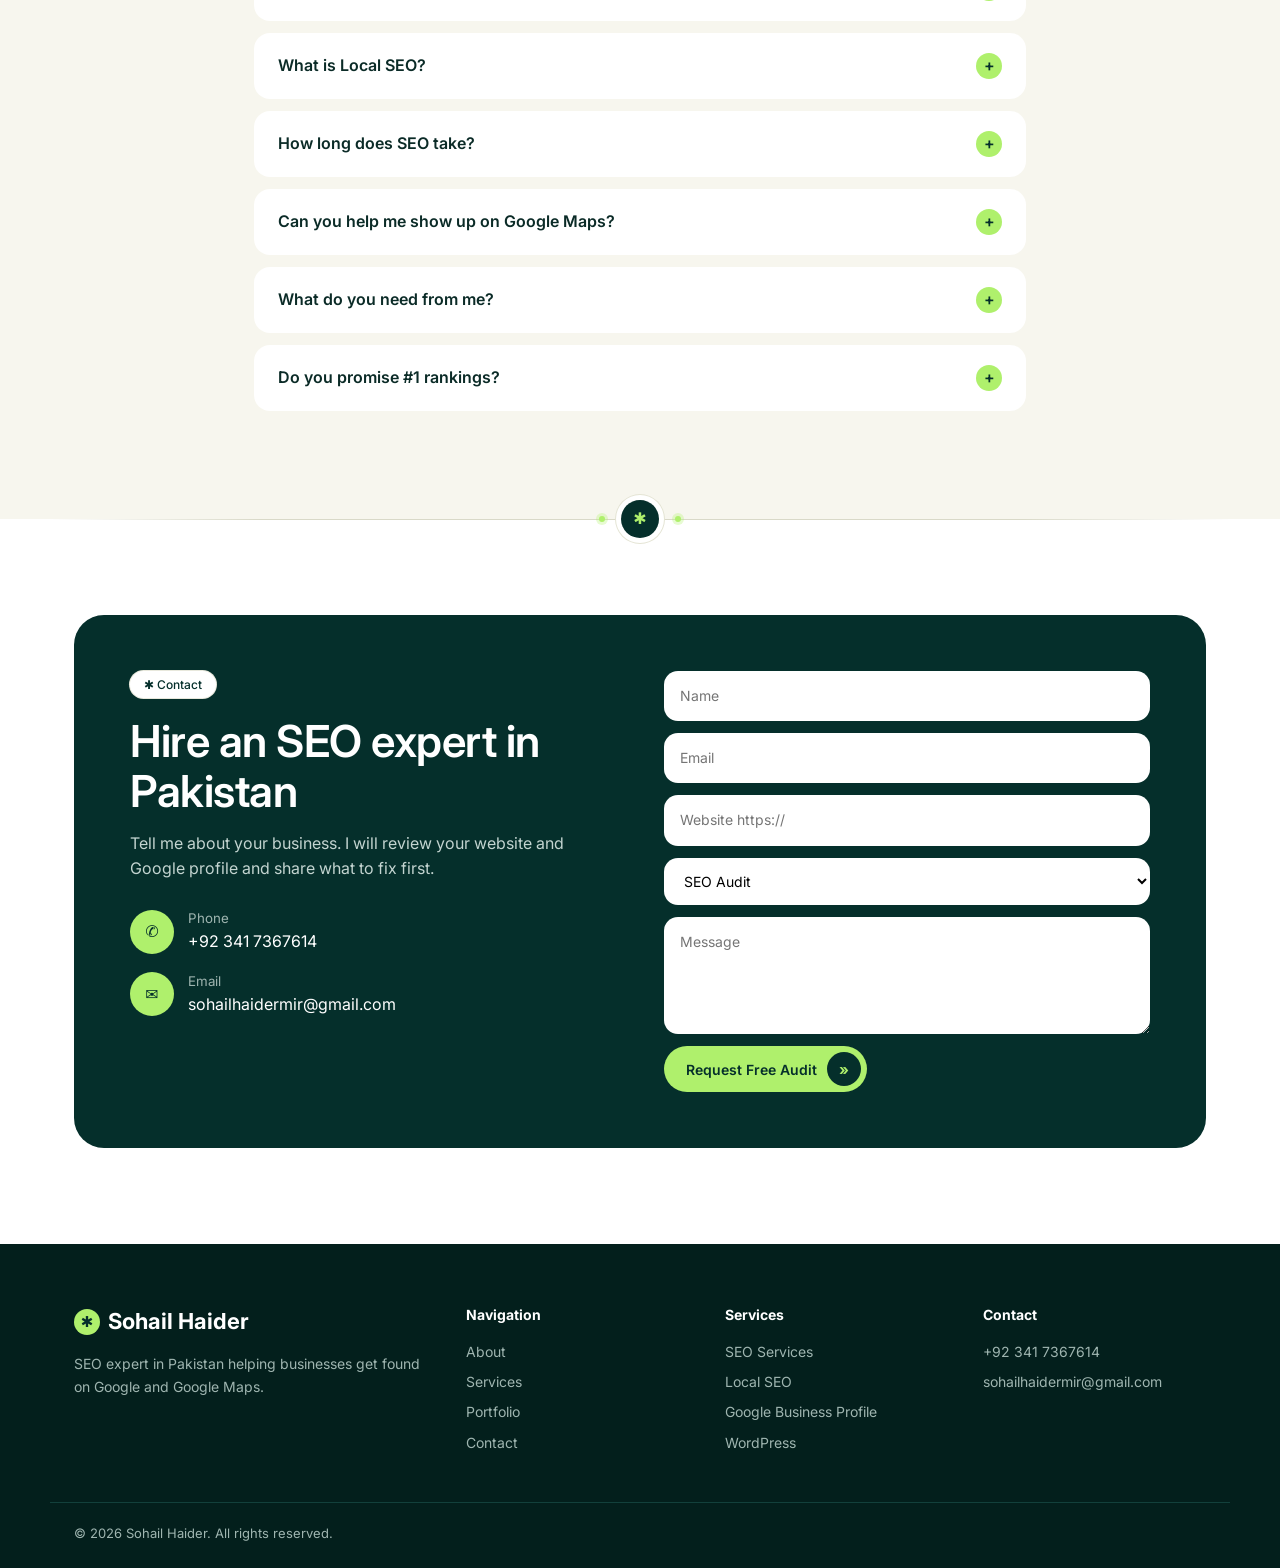
==== commit 72a4836e: "Update index.html" ====
--- a/index.html
+++ b/index.html
@@ -1,13 +1,13 @@
-<!DOCTYPE html><html lang="en"><head><meta charset="utf-8"><meta name="viewport" content="width=device-width,initial-scale=1"><title>Sohail Haider | SEO Expert in Pakistan</title><meta name="description" content="SEO expert in Pakistan helping businesses improve organic search, Google Maps visibility, and website performance. Request a free SEO audit."><link rel="canonical" href="https://www.example.com/"><link rel="icon" href="assets/favicon.png"><link rel="preconnect" href="https://fonts.googleapis.com"><link rel="preconnect" href="https://fonts.gstatic.com" crossorigin><link rel="stylesheet" href="https://fonts.googleapis.com/css2?family=Inter:wght@400;500;600;700&display=swap"><link rel="stylesheet" href="style.css"></head><body id="top">
+<!DOCTYPE html><html lang="en"><head><meta charset="utf-8"><meta name="viewport" content="width=device-width,initial-scale=1"><title>Sohail Haider | SEO Expert in Pakistan</title><meta name="description" content="SEO expert in Pakistan helping businesses improve organic search, Google Maps visibility, and website performance. Request a free SEO audit."><link rel="canonical" href="https://sohailhaiderseo.github.io/myportfolio/"><link rel="icon" href="assets/favicon.png"><link rel="preconnect" href="https://fonts.googleapis.com"><link rel="preconnect" href="https://fonts.gstatic.com" crossorigin><link rel="stylesheet" href="https://fonts.googleapis.com/css2?family=Inter:wght@400;500;600;700&display=swap"><link rel="stylesheet" href="style.css"></head><body id="top">
 <div class="tb"><div class="wrap"><div class="tbl"><a href="tel:+923417367614"><svg viewBox="0 0 24 24" fill="none" stroke="currentColor" stroke-width="2" stroke-linecap="round" stroke-linejoin="round" aria-hidden="true"><path d="M5 4h4l2 5-2.5 1.5a11 11 0 0 0 5 5L15 13l5 2v4a2 2 0 0 1-2 2A16 16 0 0 1 3 6a2 2 0 0 1 2-2z"/></svg> +92 341 7367614</a><a href="mailto:sohailhaidermir@gmail.com"><svg viewBox="0 0 24 24" fill="none" stroke="currentColor" stroke-width="2" stroke-linecap="round" stroke-linejoin="round" aria-hidden="true"><rect x="3" y="5" width="18" height="14" rx="2"/><path d="m3 7 9 6 9-6"/></svg><span class="et">sohailhaidermir@gmail.com</span></a></div><nav id="nav" aria-label="Main"><a class="on" href="#top">Home</a><a href="#about">About</a><a href="#services">Services</a><a href="#process">Process</a><a href="portfolio.html">Portfolio</a><a href="#faq">FAQ</a><a href="#contact">Contact</a></nav><div class="soc"><a href="https://www.facebook.com/shaider.hayat" aria-label="Facebook" target="_blank" rel="noopener"><svg viewBox="0 0 24 24" fill="currentColor" stroke="none" aria-hidden="true"><path d="M13.5 21v-8h2.7l.5-3.3h-3.2V7.600c0-.9.4-1.600 1.700-1.600h1.600V3.200C16.300 3.100 15.300 3 14.300 3 12 3 10.200 4.400 10.200 7.100v2.600H7.500V13h2.700v8z"/></svg></a><a href="https://www.linkedin.com/in/sohail-haider-392b01232/" aria-label="LinkedIn" target="_blank" rel="noopener"><svg viewBox="0 0 24 24" fill="currentColor" stroke="none" aria-hidden="true"><path d="M5 9h3.2v10H5zM6.600 4.200a1.900 1.900 0 1 1 0 3.800 1.900 1.900 0 0 1 0-3.800zM10.300 9h3v1.400c.5-.9 1.600-1.700 3.200-1.700 3.200 0 3.800 2.100 3.800 4.800V19h-3.200v-4.800c0-1.200 0-2.600-1.600-2.600s-1.900 1.200-1.900 2.500V19h-3.300z"/></svg></a></div></div></div>
 <header class="hdr"><div class="wrap bar"><a class="brand" href="index.html"><i>✱</i>Sohail Haider</a><button class="burger" aria-label="Menu" onclick="document.querySelector('nav').classList.toggle('open')">☰</button></div></header>
 <main><section class="hero"><div class="ph"><img src="hero-sohail.webp"> alt="Sohail Haider, SEO expert" fetchpriority="high"></div><div class="wrap"><div class="in"><div class="pill"><u>★★★★★</u> Real results on Google Maps</div><h1>Rank higher on <em>Google</em> &amp; Maps</h1><p>I help businesses in Pakistan and the USA show up when people search. I find what holds your site back, fix it step by step, and tell you the truth about progress.</p><div class="acts"><a href="#contact" class="btn"><span>Request Free Audit</span><b>»</b></a><div class="call"><i>✆</i><div>CONTACT NOW<b>+92 341 7367614</b></div></div></div></div></section>
 <section class="sec cr" id="approach"><div class="wrap"><div class="head"><div><span class="tag">✱ My Approach</span><h2>Essential SEO for<br>modern business growth</h2></div><p>Honest, guideline-based SEO focused on calls, visits and customers, not just clicks.</p></div><div class="g3"><article class="fc "><svg viewBox="0 0 48 48"><path d="M6 40h36M10 32l8-8 7 5 13-15M30 14h8v8"/></svg><h3>Organic SEO for Commercial Keywords</h3><p>Pages that show up for the words people use when ready to buy or call.</p><a href="#services">Explore More »</a></article><article class="fc l"><svg viewBox="0 0 48 48"><path d="M24 42S10 29 10 19a14 14 0 0128 0c0 10-14 23-14 23z"/><circle cx="24" cy="19" r="5"/></svg><h3>Local SEO &amp; Google Maps</h3><p>Fix your local signals so nearby customers find you on Google Maps.</p><a href="#services">Explore More »</a></article><article class="fc d"><svg viewBox="0 0 48 48"><rect x="6" y="14" width="36" height="26" rx="3"/><path d="M6 22h36M16 14V8h16v6M20 31l3 3 6-7"/></svg><h3>Google Business Profile Optimization</h3><p>Correct details, good photos and real reviews help people choose you.</p><a href="#services">Explore More »</a></article></div></div></section>
-<section class="sec wh" id="about"><div class="dvd" aria-hidden="true"><span><i>✱</i></span></div><div class="wrap two"><div class="col"><div class="portrait"><img src="assets/about-sohail.webp" alt="Portrait of Sohail Haider" width="1086" height="1448" loading="lazy"></div></div><div><span class="tag">✱ Who I Am</span><h2>SEO that makes sense, from an expert you talk to directly</h2><p>I work with business owners directly on three things: your website, your local listing, and your content. I find what is broken, fix it, and keep improving, with simple plans and no tricks that can hurt your site.</p><div class="who"><a href="#contact" class="btn"><span>Work With Me</span><b>»</b></a><div style="display:flex;gap:10px;align-items:center"><img src="assets/hero-sohail.webp" alt=""><div><b>Sohail Haider</b><small>SEO Expert</small></div></div></div></div></div></section>
+<section class="sec wh" id="about"><div class="dvd" aria-hidden="true"><span><i>✱</i></span></div><div class="wrap two"><div class="col"><div class="portrait"><img src="about-sohail.webp" alt="Portrait of Sohail Haider" width="1086" height="1448" loading="lazy"></div></div><div><span class="tag">✱ Who I Am</span><h2>SEO that makes sense, from an expert you talk to directly</h2><p>I work with business owners directly on three things: your website, your local listing, and your content. I find what is broken, fix it, and keep improving, with simple plans and no tricks that can hurt your site.</p><div class="who"><a href="#contact" class="btn"><span>Work With Me</span><b>»</b></a><div style="display:flex;gap:10px;align-items:center"><img src="hero-sohail.webp"> alt=""><div><b>Sohail Haider</b><small>SEO Expert</small></div></div></div></div></div></section>
 <section class="sec cr" id="tools"><div class="wrap"><div class="head"><div><span class="tag">✱ Tools</span><h2>Tools I use</h2></div><p>The same trusted tools I use to find issues, track progress and report honestly.</p></div><div class="chips big"><span><svg viewBox="0 0 24 24"><circle cx="10" cy="10" r="6.5" fill="#fff" stroke="#4285f4" stroke-width="2.4"/><path d="M15 15l5.5 5.5" stroke="#ea4335" stroke-width="3" stroke-linecap="round"/><path d="M7 11.5l2 2 3.5-4.5" fill="none" stroke="#34a853" stroke-width="2" stroke-linecap="round" stroke-linejoin="round"/></svg>Search Console</span><span><svg viewBox="0 0 24 24"><rect x="15" y="3" width="6" height="18" rx="3" fill="#f9ab00"/><rect x="8.5" y="9" width="6" height="12" rx="3" fill="#e37400"/><circle cx="5" cy="18.5" r="2.5" fill="#e37400"/></svg>Analytics</span><span><svg viewBox="0 0 24 24"><rect x="3" y="3" width="18" height="18" rx="4" fill="#4285f4"/><path d="M7 16l3.5-4 3 2.5L17.5 8" fill="none" stroke="#fff" stroke-width="2" stroke-linecap="round" stroke-linejoin="round"/><circle cx="17.5" cy="8" r="1.6" fill="#fbbc04"/></svg>Keyword Planner</span><span><svg viewBox="0 0 24 24"><path d="M3.5 17a8.5 8.5 0 1 1 17 0" fill="none" stroke="#0cce6b" stroke-width="3" stroke-linecap="round"/><path d="M12 17l4-6" stroke="#ff4e42" stroke-width="2.4" stroke-linecap="round"/><circle cx="12" cy="17" r="2" fill="#ffa400"/></svg>PageSpeed</span><span><svg viewBox="0 0 24 24"><circle cx="12" cy="12" r="10" fill="#21759b"/><path d="M5.5 8.5l3.2 8.6 2-5.8-1-2.800M10.500 8.500h6M12.700 17.100l2.300-6.800M15 10.300l2.600 6.800 1-2.800" fill="none" stroke="#fff" stroke-width="1.5" stroke-linecap="round" stroke-linejoin="round"/></svg>WordPress</span></div></div></section>
 <section class="sec cr" id="services"><div class="wrap"><div class="head"><div><span class="tag">✱ My Services</span><h2>Experienced, best modern<br>SEO services</h2></div><a href="#contact" class="btn dk"><span>Get Started</span><b>»</b></a></div><div class="g3"><article class="svc"><h3>SEO Services in Pakistan</h3><p>Get your website found on Google.</p><ul><li>SEO plan made for your business</li><li>SEO audit to find problems</li><li>Keyword research</li><li>On-page SEO</li><li>Technical SEO fixes</li><li>Better, helpful content</li></ul></article><article class="svc"><h3>Local SEO Services</h3><p>Get found by people near you.</p><ul><li>Google Business Profile setup & audit</li><li>Local keyword research</li><li>Local pages for your services</li><li>Local citations</li><li>Reviews and trust building</li><li>Local SEO audit</li></ul></article><article class="svc"><h3>WordPress Development</h3><p>A fast website that Google can read.</p><ul><li>SEO-ready WordPress design</li><li>Fast, mobile-friendly pages</li><li>Clear menus and internal links</li><li>On-page SEO built in</li></ul></article></div></div></section>
 <section class="sec dk" id="process"><div class="wrap"><div class="head"><div><span class="tag" style="color:var(--dk)">✱ Process</span><h2>How the SEO process works</h2></div><p>Five clear steps to steady search growth.</p></div><div class="steps"><div><h3>Website & Competitor Analysis</h3><p>I check your site for problems and see who ranks above you and why.</p></div><div><h3>Keyword & Intent Research</h3><p>I find the words customers type and what they really want.</p></div><div><h3>Technical & On-Page</h3><p>I fix speed, links, titles, and page setup so Google reads your site easily.</p></div><div><h3>Content & Authority</h3><p>Helpful pages that answer real questions and build trust.</p></div><div><h3>Tracking & Reporting</h3><p>I watch the numbers, share simple reports, and keep improving.</p></div></div></div></section>
-<section class="sec wh"><div class="dvd" aria-hidden="true"><span><i>✱</i></span></div><div class="wrap"><div class="head"><div><span class="tag" style="background:var(--cream)">✱ Portfolio</span><h2>Real Google Business Profile results</h2></div><a href="portfolio.html" class="btn"><span>View All</span><b>»</b></a></div><div class="pf"><a class="pc" href="portfolio.html#islamabad-gbp"><img src="assets/islamabad-gbp-overview.webp" alt="Google Business Profile: Islamabad (A)" loading="lazy"><h3>Google Business Profile: Islamabad (A)</h3><p>Sept 2025 to Mar 2026. 402 calls and 1,280 profile interactions.</p><span>Case study »</span></a><a class="pc" href="portfolio.html#newyork-gbp"><img src="assets/newyork-gbp-overview.webp" alt="Google Business Profile: New York" loading="lazy"><h3>Google Business Profile: New York</h3><p>Apr to Sept 2026. 1,542 profile interactions and 425 calls.</p><span>Case study »</span></a><a class="pc" href="portfolio.html#lahore-gbp"><img src="assets/lahore-gbp-overview.webp" alt="Google Business Profile: Lahore" loading="lazy"><h3>Google Business Profile: Lahore</h3><p>May to Oct 2026. 378 calls and 553 direction requests.</p><span>Case study »</span></a><a class="pc" href="portfolio.html#islamabad-b-gbp"><img src="assets/islamabad-b-gbp-calls.webp" alt="Google Business Profile: Islamabad (B)" loading="lazy"><h3>Google Business Profile: Islamabad (B)</h3><p>Apr 2026. 80 calls, +3.9% vs Apr 2025.</p><span>Case study »</span></a></div></div></section>
+<section class="sec wh"><div class="dvd" aria-hidden="true"><span><i>✱</i></span></div><div class="wrap"><div class="head"><div><span class="tag" style="background:var(--cream)">✱ Portfolio</span><h2>Real Google Business Profile results</h2></div><a href="portfolio.html" class="btn"><span>View All</span><b>»</b></a></div><div class="pf"><a class="pc" href="portfolio.html#islamabad-gbp"><img src="islamabad-gbp-overview.webp" alt="Google Business Profile: Islamabad (A)" loading="lazy"><h3>Google Business Profile: Islamabad (A)</h3><p>Sept 2025 to Mar 2026. 402 calls and 1,280 profile interactions.</p><span>Case study »</span></a><a class="pc" href="portfolio.html#newyork-gbp"><img src="newyork-gbp-overview.webp" alt="Google Business Profile: New York" loading="lazy"><h3>Google Business Profile: New York</h3><p>Apr to Sept 2026. 1,542 profile interactions and 425 calls.</p><span>Case study »</span></a><a class="pc" href="portfolio.html#lahore-gbp"><img src="lahore-gbp-overview.webp" alt="Google Business Profile: Lahore" loading="lazy"><h3>Google Business Profile: Lahore</h3><p>May to Oct 2026. 378 calls and 553 direction requests.</p><span>Case study »</span></a><a class="pc" href="portfolio.html#islamabad-b-gbp"><img src="assets/islamabad-b-gbp-calls.webp" alt="Google Business Profile: Islamabad (B)" loading="lazy"><h3>Google Business Profile: Islamabad (B)</h3><p>Apr 2026. 80 calls, +3.9% vs Apr 2025.</p><span>Case study »</span></a></div></div></section>
 <section class="sec cr" id="faq"><div class="wrap nar"><h2>Frequently asked questions</h2><details><summary>What is an SEO audit?</summary><p>A full check of your website. I look for slow pages, broken links, or missing titles, then give you a list of fixes, most important first.</p></details><details><summary>What is Local SEO?</summary><p>It helps people near you find your business on Google and Google Maps, using your Google Business Profile, local keywords, listings, and reviews.</p></details><details><summary>How long does SEO take?</summary><p>Small fixes can help in a few weeks. Bigger results usually take a few months, depending on competition and where you start.</p></details><details><summary>Can you help me show up on Google Maps?</summary><p>Yes. I improve what you can control: profile, website, and reviews. Google decides the final order, so no one can promise a spot.</p></details><details><summary>What do you need from me?</summary><p>Your website link, access to your Google Business Profile, a list of your services, and the places you serve.</p></details><details><summary>Do you promise #1 rankings?</summary><p>No. Nobody honest can. I promise clear work, simple reports, and steady effort.</p></details></div></section>
 <section class="sec wh" id="contact"><div class="dvd" aria-hidden="true"><span><i>✱</i></span></div><div class="wrap"><div class="ct"><div><span class="tag" style="color:var(--dk)">✱ Contact</span><h2>Hire an SEO expert in Pakistan</h2><p>Tell me about your business. I will review your website and Google profile and share what to fix first.</p><ul><li><i>✆</i><div><small>Phone</small><a href="tel:+923417367614">+92 341 7367614</a></div></li><li><i>✉</i><div><small>Email</small><a href="mailto:sohailhaidermir@gmail.com">sohailhaidermir@gmail.com</a></div></li></ul></div><form id="cf"><input name="name" placeholder="Name" required><input name="email" type="email" placeholder="Email" required><input name="site" placeholder="Website https://"><select name="service"><option>SEO Audit</option><option>Local SEO Audit</option><option>Google Business Profile</option><option>SEO Strategy</option><option>Other</option></select><textarea name="message" rows="4" placeholder="Message" required></textarea><button class="btn" type="submit"><span>Request Free Audit</span><b>»</b></button></form></div></div></section></main>
 <footer><div class="wrap fg"><div><a class="brand" href="index.html"><i>✱</i>Sohail Haider</a><p style="margin-top:14px">SEO expert in Pakistan helping businesses get found on Google and Google Maps.</p></div><div><h4>Navigation</h4><ul><li><a href="#about">About</a></li><li><a href="#services">Services</a></li><li><a href="portfolio.html">Portfolio</a></li><li><a href="#contact">Contact</a></li></ul></div><div><h4>Services</h4><ul><li>SEO Services</li><li>Local SEO</li><li>Google Business Profile</li><li>WordPress</li></ul></div><div><h4>Contact</h4><ul><li><a href="tel:+923417367614">+92 341 7367614</a></li><li><a href="mailto:sohailhaidermir@gmail.com">sohailhaidermir@gmail.com</a></li></ul></div></div><div class="wrap fc2">© 2026 Sohail Haider. All rights reserved.</div></footer></body></html>
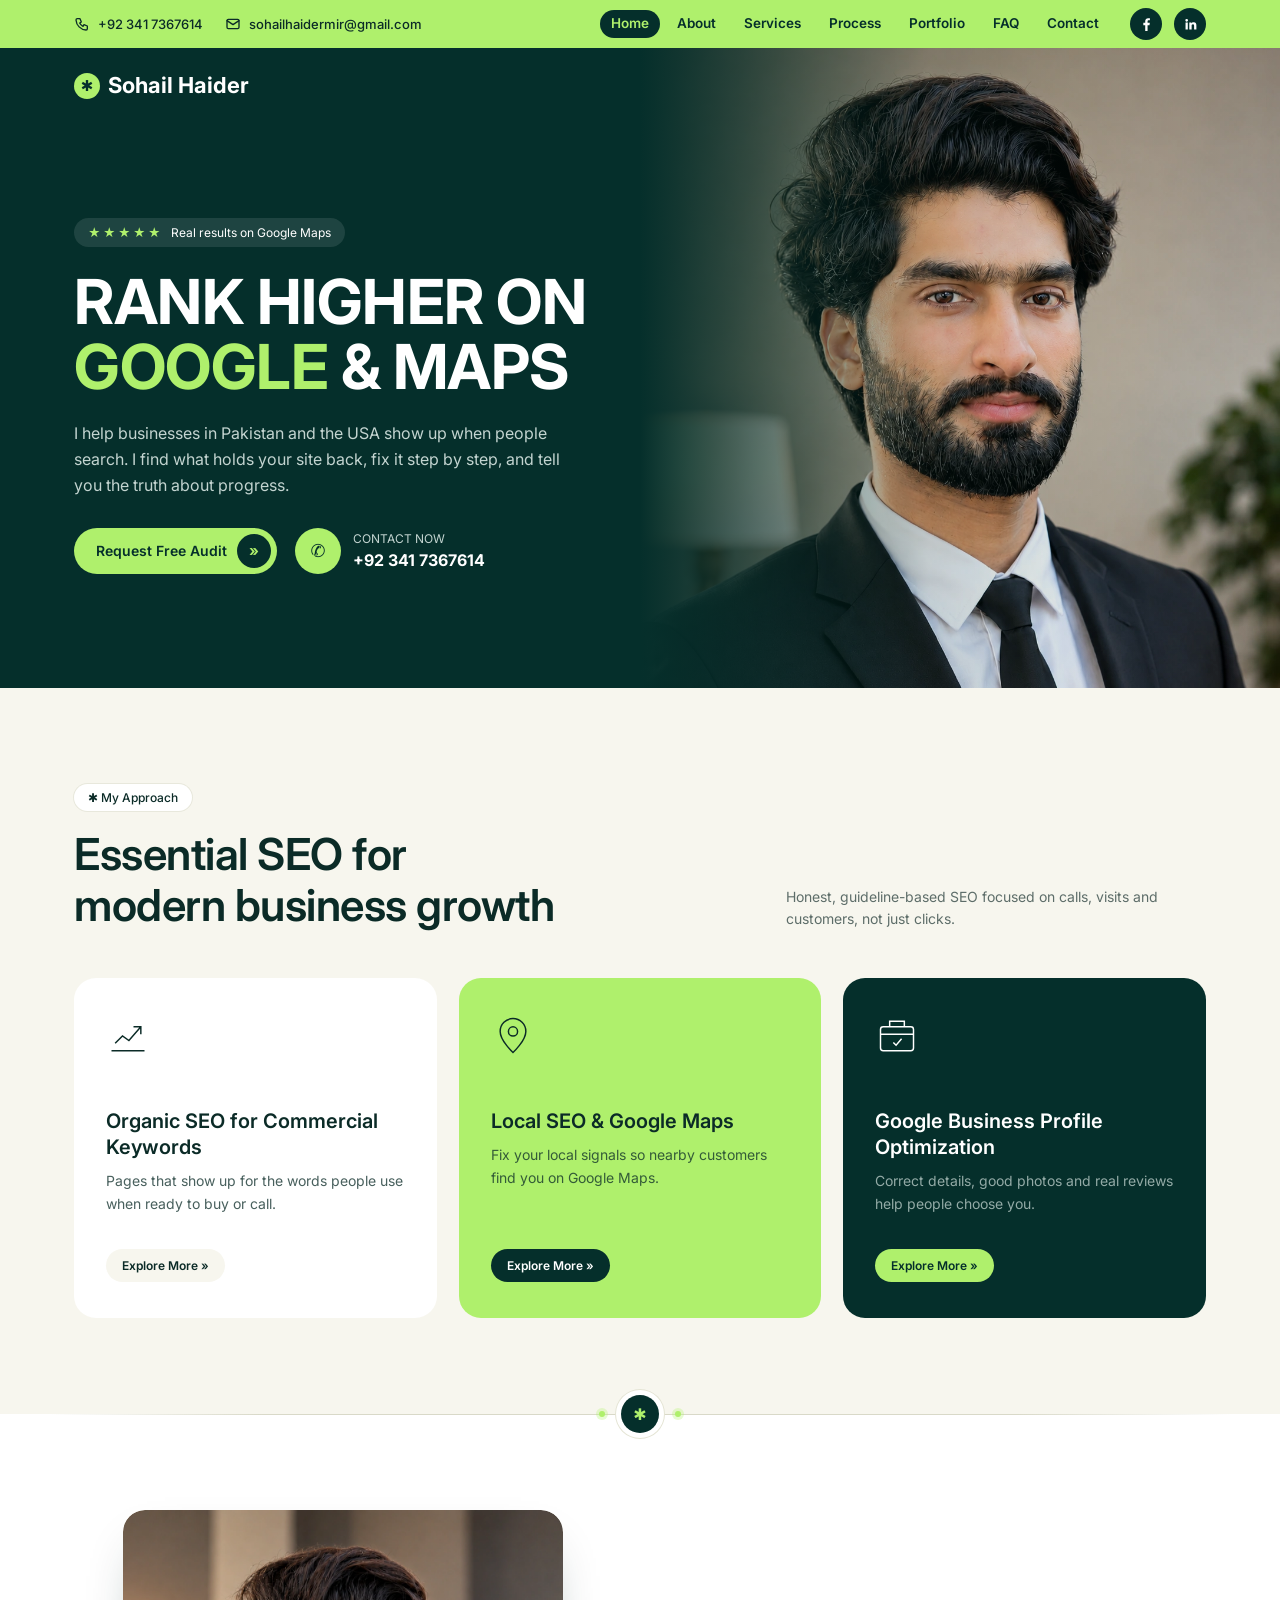
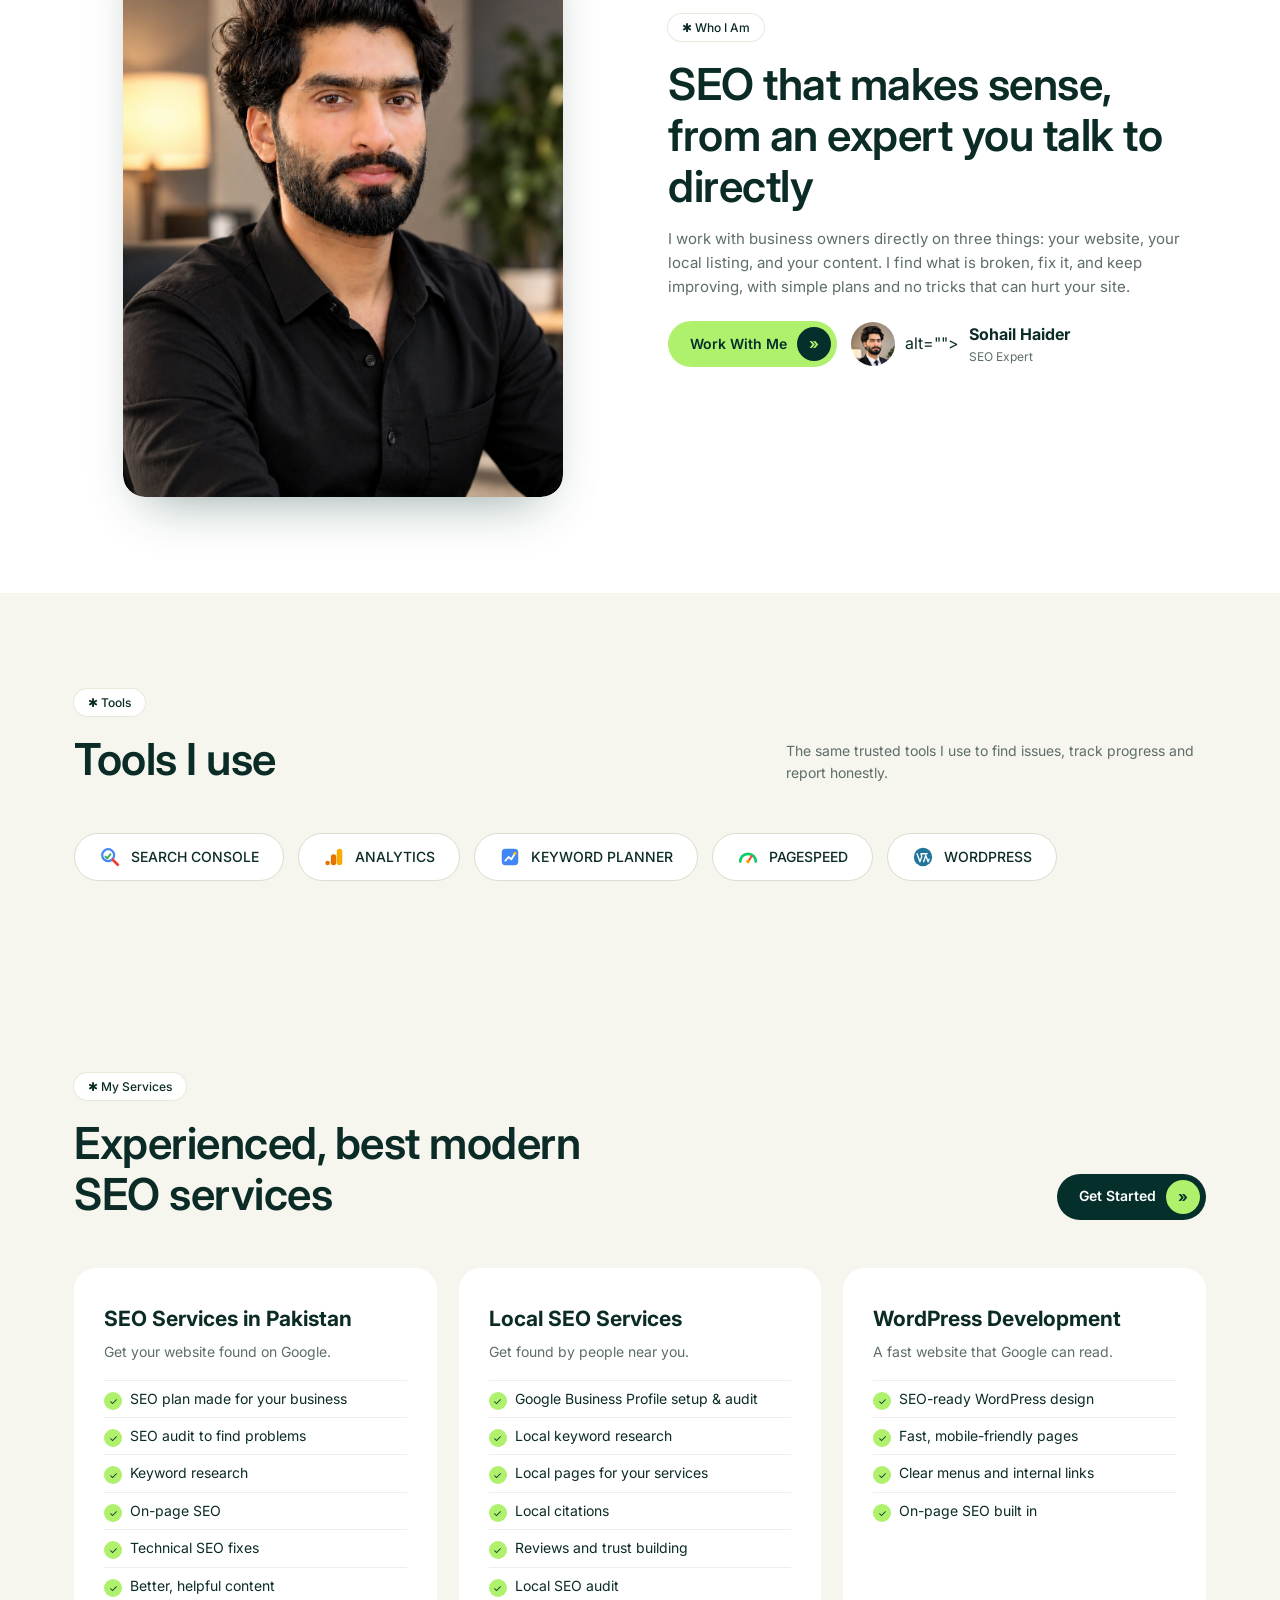
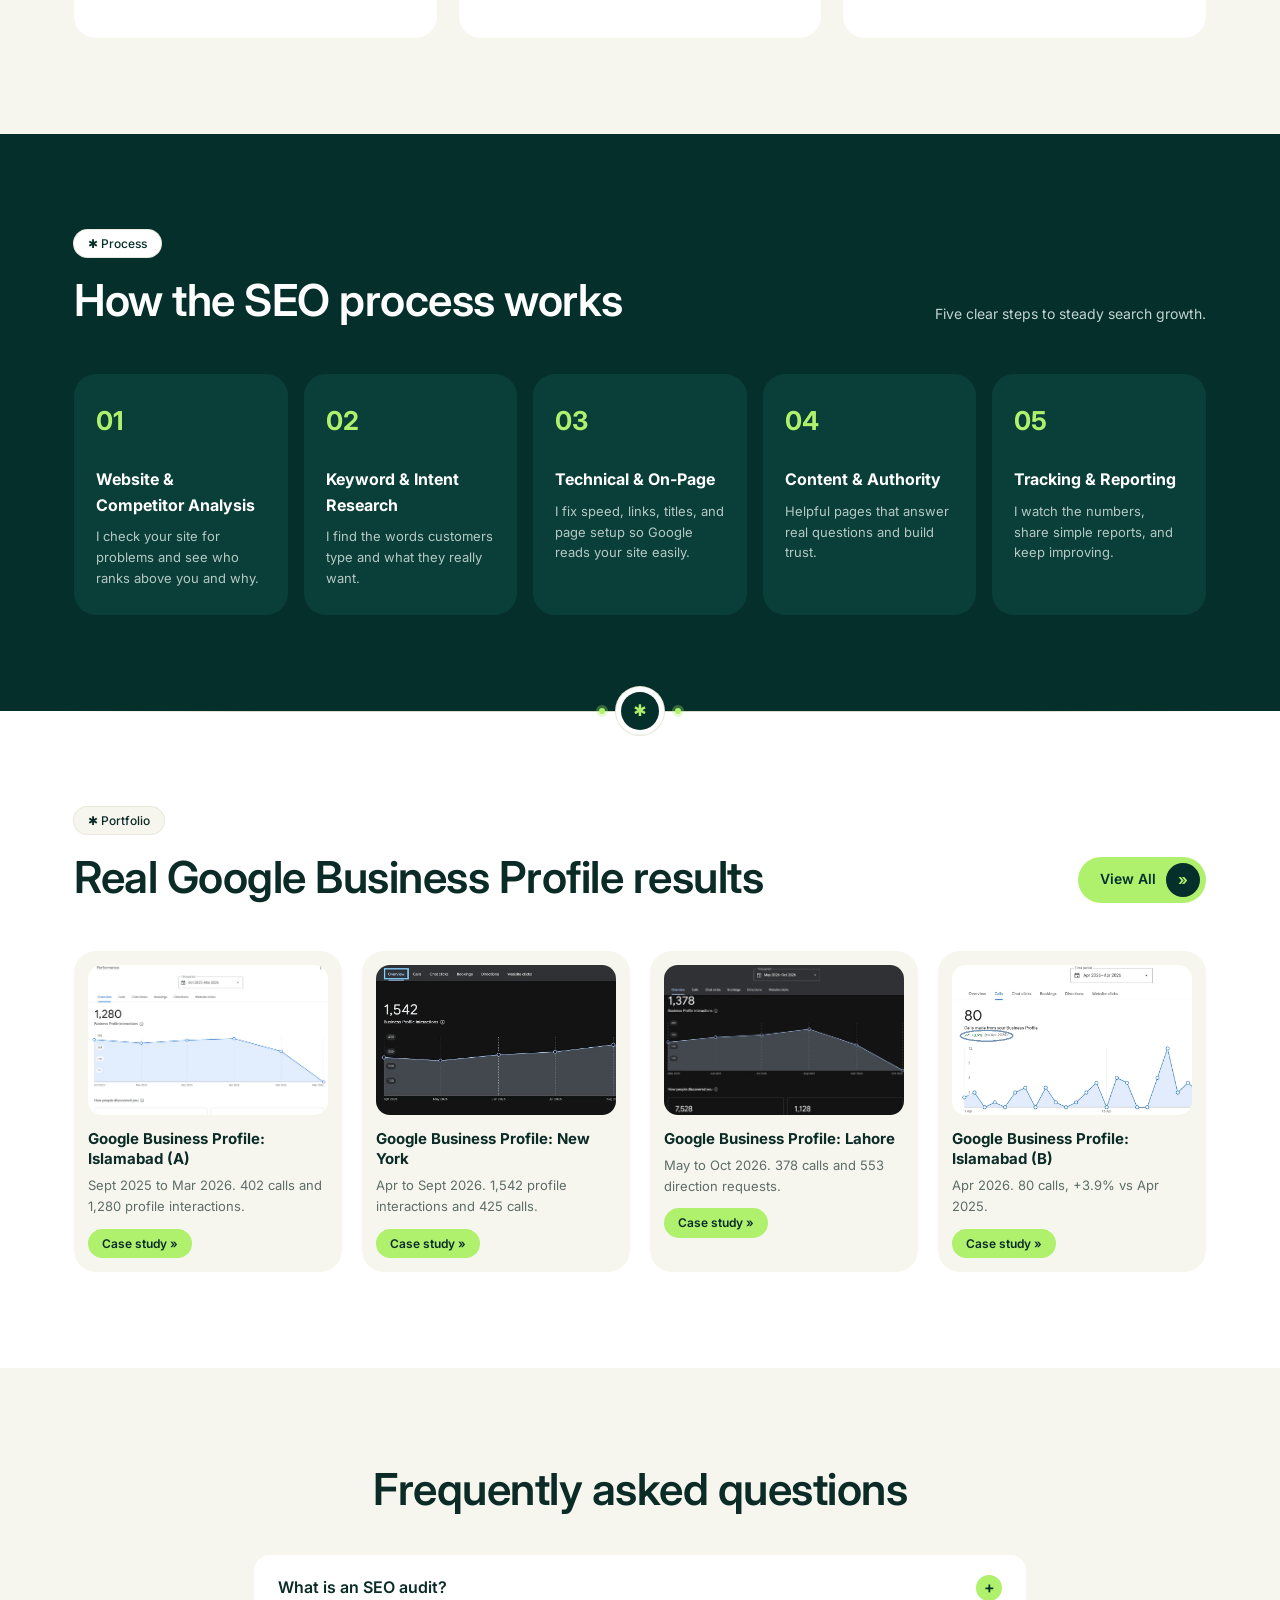
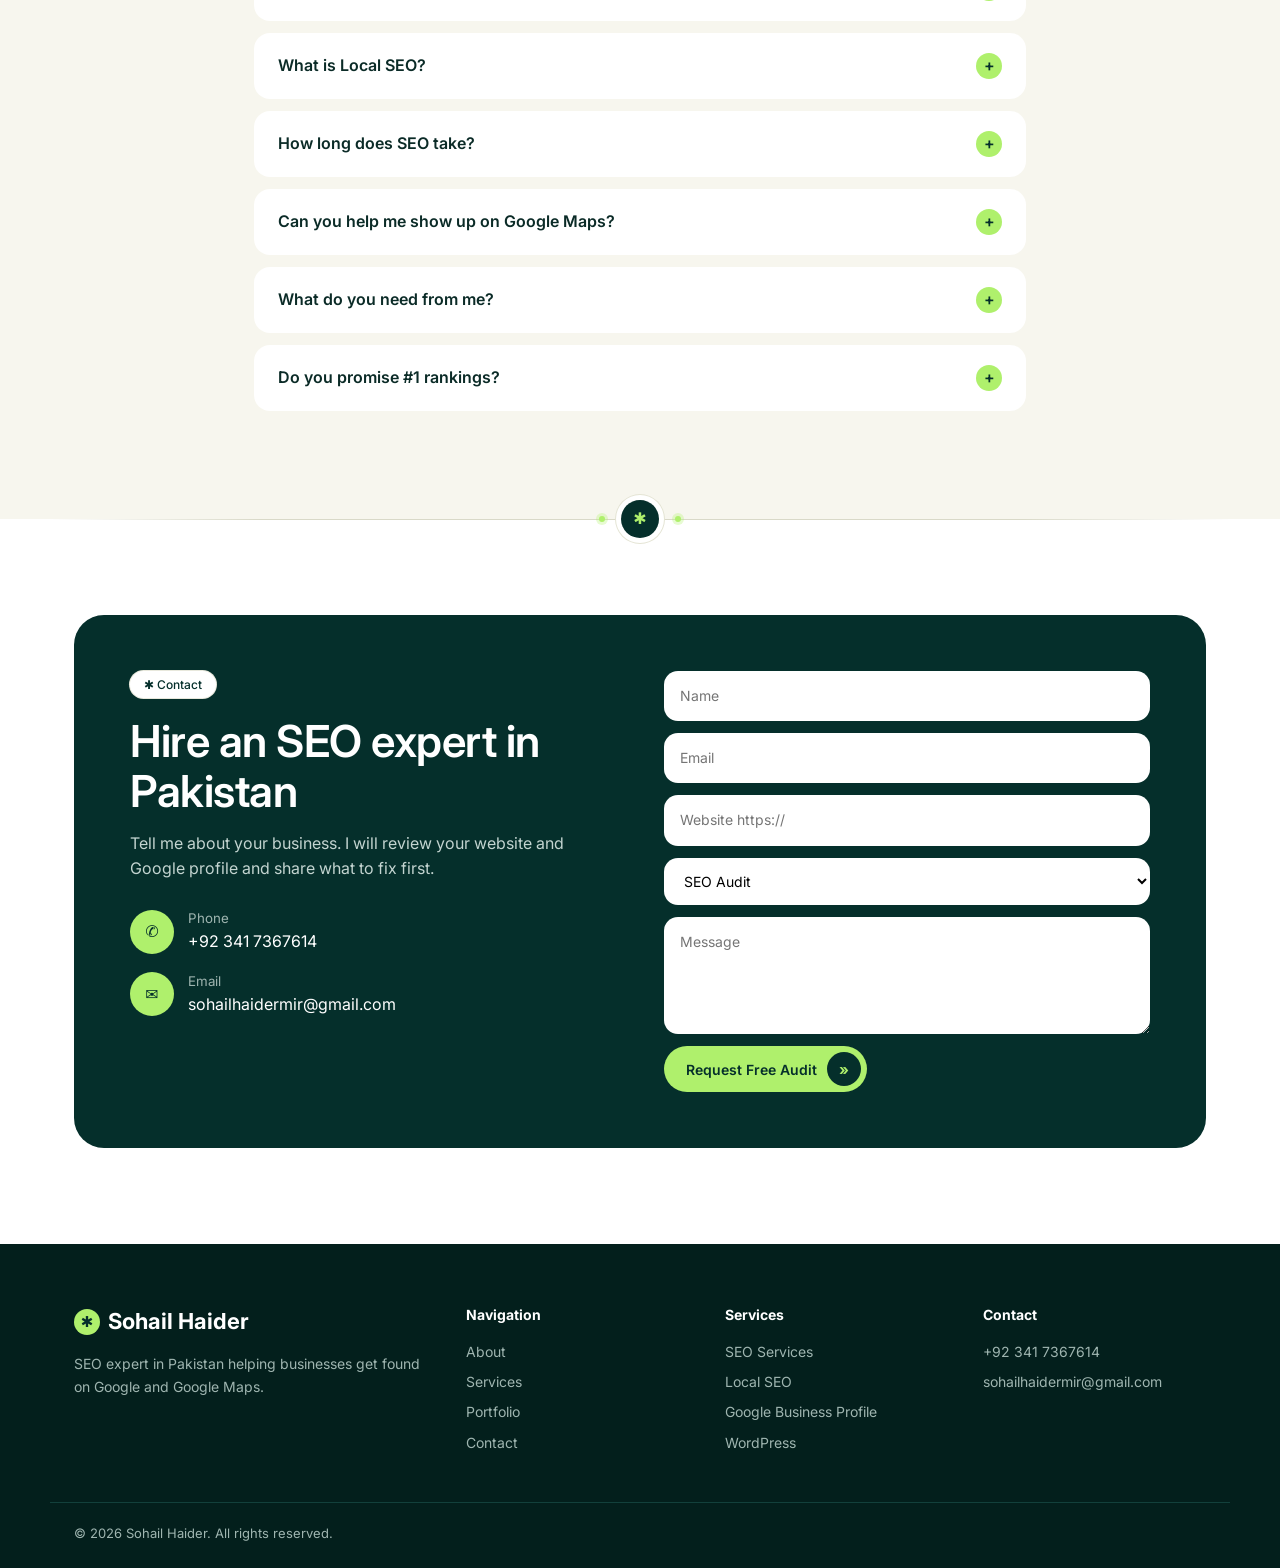
==== commit e6dde080: "Update index.html" ====
--- a/index.html
+++ b/index.html
@@ -7,7 +7,7 @@
 <section class="sec cr" id="tools"><div class="wrap"><div class="head"><div><span class="tag">✱ Tools</span><h2>Tools I use</h2></div><p>The same trusted tools I use to find issues, track progress and report honestly.</p></div><div class="chips big"><span><svg viewBox="0 0 24 24"><circle cx="10" cy="10" r="6.5" fill="#fff" stroke="#4285f4" stroke-width="2.4"/><path d="M15 15l5.5 5.5" stroke="#ea4335" stroke-width="3" stroke-linecap="round"/><path d="M7 11.5l2 2 3.5-4.5" fill="none" stroke="#34a853" stroke-width="2" stroke-linecap="round" stroke-linejoin="round"/></svg>Search Console</span><span><svg viewBox="0 0 24 24"><rect x="15" y="3" width="6" height="18" rx="3" fill="#f9ab00"/><rect x="8.5" y="9" width="6" height="12" rx="3" fill="#e37400"/><circle cx="5" cy="18.5" r="2.5" fill="#e37400"/></svg>Analytics</span><span><svg viewBox="0 0 24 24"><rect x="3" y="3" width="18" height="18" rx="4" fill="#4285f4"/><path d="M7 16l3.5-4 3 2.5L17.5 8" fill="none" stroke="#fff" stroke-width="2" stroke-linecap="round" stroke-linejoin="round"/><circle cx="17.5" cy="8" r="1.6" fill="#fbbc04"/></svg>Keyword Planner</span><span><svg viewBox="0 0 24 24"><path d="M3.5 17a8.5 8.5 0 1 1 17 0" fill="none" stroke="#0cce6b" stroke-width="3" stroke-linecap="round"/><path d="M12 17l4-6" stroke="#ff4e42" stroke-width="2.4" stroke-linecap="round"/><circle cx="12" cy="17" r="2" fill="#ffa400"/></svg>PageSpeed</span><span><svg viewBox="0 0 24 24"><circle cx="12" cy="12" r="10" fill="#21759b"/><path d="M5.5 8.5l3.2 8.6 2-5.8-1-2.800M10.500 8.500h6M12.700 17.100l2.300-6.800M15 10.300l2.600 6.800 1-2.800" fill="none" stroke="#fff" stroke-width="1.5" stroke-linecap="round" stroke-linejoin="round"/></svg>WordPress</span></div></div></section>
 <section class="sec cr" id="services"><div class="wrap"><div class="head"><div><span class="tag">✱ My Services</span><h2>Experienced, best modern<br>SEO services</h2></div><a href="#contact" class="btn dk"><span>Get Started</span><b>»</b></a></div><div class="g3"><article class="svc"><h3>SEO Services in Pakistan</h3><p>Get your website found on Google.</p><ul><li>SEO plan made for your business</li><li>SEO audit to find problems</li><li>Keyword research</li><li>On-page SEO</li><li>Technical SEO fixes</li><li>Better, helpful content</li></ul></article><article class="svc"><h3>Local SEO Services</h3><p>Get found by people near you.</p><ul><li>Google Business Profile setup & audit</li><li>Local keyword research</li><li>Local pages for your services</li><li>Local citations</li><li>Reviews and trust building</li><li>Local SEO audit</li></ul></article><article class="svc"><h3>WordPress Development</h3><p>A fast website that Google can read.</p><ul><li>SEO-ready WordPress design</li><li>Fast, mobile-friendly pages</li><li>Clear menus and internal links</li><li>On-page SEO built in</li></ul></article></div></div></section>
 <section class="sec dk" id="process"><div class="wrap"><div class="head"><div><span class="tag" style="color:var(--dk)">✱ Process</span><h2>How the SEO process works</h2></div><p>Five clear steps to steady search growth.</p></div><div class="steps"><div><h3>Website & Competitor Analysis</h3><p>I check your site for problems and see who ranks above you and why.</p></div><div><h3>Keyword & Intent Research</h3><p>I find the words customers type and what they really want.</p></div><div><h3>Technical & On-Page</h3><p>I fix speed, links, titles, and page setup so Google reads your site easily.</p></div><div><h3>Content & Authority</h3><p>Helpful pages that answer real questions and build trust.</p></div><div><h3>Tracking & Reporting</h3><p>I watch the numbers, share simple reports, and keep improving.</p></div></div></div></section>
-<section class="sec wh"><div class="dvd" aria-hidden="true"><span><i>✱</i></span></div><div class="wrap"><div class="head"><div><span class="tag" style="background:var(--cream)">✱ Portfolio</span><h2>Real Google Business Profile results</h2></div><a href="portfolio.html" class="btn"><span>View All</span><b>»</b></a></div><div class="pf"><a class="pc" href="portfolio.html#islamabad-gbp"><img src="islamabad-gbp-overview.webp" alt="Google Business Profile: Islamabad (A)" loading="lazy"><h3>Google Business Profile: Islamabad (A)</h3><p>Sept 2025 to Mar 2026. 402 calls and 1,280 profile interactions.</p><span>Case study »</span></a><a class="pc" href="portfolio.html#newyork-gbp"><img src="newyork-gbp-overview.webp" alt="Google Business Profile: New York" loading="lazy"><h3>Google Business Profile: New York</h3><p>Apr to Sept 2026. 1,542 profile interactions and 425 calls.</p><span>Case study »</span></a><a class="pc" href="portfolio.html#lahore-gbp"><img src="lahore-gbp-overview.webp" alt="Google Business Profile: Lahore" loading="lazy"><h3>Google Business Profile: Lahore</h3><p>May to Oct 2026. 378 calls and 553 direction requests.</p><span>Case study »</span></a><a class="pc" href="portfolio.html#islamabad-b-gbp"><img src="assets/islamabad-b-gbp-calls.webp" alt="Google Business Profile: Islamabad (B)" loading="lazy"><h3>Google Business Profile: Islamabad (B)</h3><p>Apr 2026. 80 calls, +3.9% vs Apr 2025.</p><span>Case study »</span></a></div></div></section>
+<section class="sec wh"><div class="dvd" aria-hidden="true"><span><i>✱</i></span></div><div class="wrap"><div class="head"><div><span class="tag" style="background:var(--cream)">✱ Portfolio</span><h2>Real Google Business Profile results</h2></div><a href="portfolio.html" class="btn"><span>View All</span><b>»</b></a></div><div class="pf"><a class="pc" href="portfolio.html#islamabad-gbp"><img src="islamabad-gbp-overview.webp" alt="Google Business Profile: Islamabad (A)" loading="lazy"><h3>Google Business Profile: Islamabad (A)</h3><p>Sept 2025 to Mar 2026. 402 calls and 1,280 profile interactions.</p><span>Case study »</span></a><a class="pc" href="portfolio.html#newyork-gbp"><img src="newyork-gbp-overview.webp" alt="Google Business Profile: New York" loading="lazy"><h3>Google Business Profile: New York</h3><p>Apr to Sept 2026. 1,542 profile interactions and 425 calls.</p><span>Case study »</span></a><a class="pc" href="portfolio.html#lahore-gbp"><img src="lahore-gbp-overview.webp" alt="Google Business Profile: Lahore" loading="lazy"><h3>Google Business Profile: Lahore</h3><p>May to Oct 2026. 378 calls and 553 direction requests.</p><span>Case study »</span></a><a class="pc" href="portfolio.html#islamabad-b-gbp"><img src="islamabad-b-gbp-calls.webp" alt="Google Business Profile: Islamabad (B)" loading="lazy"><h3>Google Business Profile: Islamabad (B)</h3><p>Apr 2026. 80 calls, +3.9% vs Apr 2025.</p><span>Case study »</span></a></div></div></section>
 <section class="sec cr" id="faq"><div class="wrap nar"><h2>Frequently asked questions</h2><details><summary>What is an SEO audit?</summary><p>A full check of your website. I look for slow pages, broken links, or missing titles, then give you a list of fixes, most important first.</p></details><details><summary>What is Local SEO?</summary><p>It helps people near you find your business on Google and Google Maps, using your Google Business Profile, local keywords, listings, and reviews.</p></details><details><summary>How long does SEO take?</summary><p>Small fixes can help in a few weeks. Bigger results usually take a few months, depending on competition and where you start.</p></details><details><summary>Can you help me show up on Google Maps?</summary><p>Yes. I improve what you can control: profile, website, and reviews. Google decides the final order, so no one can promise a spot.</p></details><details><summary>What do you need from me?</summary><p>Your website link, access to your Google Business Profile, a list of your services, and the places you serve.</p></details><details><summary>Do you promise #1 rankings?</summary><p>No. Nobody honest can. I promise clear work, simple reports, and steady effort.</p></details></div></section>
 <section class="sec wh" id="contact"><div class="dvd" aria-hidden="true"><span><i>✱</i></span></div><div class="wrap"><div class="ct"><div><span class="tag" style="color:var(--dk)">✱ Contact</span><h2>Hire an SEO expert in Pakistan</h2><p>Tell me about your business. I will review your website and Google profile and share what to fix first.</p><ul><li><i>✆</i><div><small>Phone</small><a href="tel:+923417367614">+92 341 7367614</a></div></li><li><i>✉</i><div><small>Email</small><a href="mailto:sohailhaidermir@gmail.com">sohailhaidermir@gmail.com</a></div></li></ul></div><form id="cf"><input name="name" placeholder="Name" required><input name="email" type="email" placeholder="Email" required><input name="site" placeholder="Website https://"><select name="service"><option>SEO Audit</option><option>Local SEO Audit</option><option>Google Business Profile</option><option>SEO Strategy</option><option>Other</option></select><textarea name="message" rows="4" placeholder="Message" required></textarea><button class="btn" type="submit"><span>Request Free Audit</span><b>»</b></button></form></div></div></section></main>
 <footer><div class="wrap fg"><div><a class="brand" href="index.html"><i>✱</i>Sohail Haider</a><p style="margin-top:14px">SEO expert in Pakistan helping businesses get found on Google and Google Maps.</p></div><div><h4>Navigation</h4><ul><li><a href="#about">About</a></li><li><a href="#services">Services</a></li><li><a href="portfolio.html">Portfolio</a></li><li><a href="#contact">Contact</a></li></ul></div><div><h4>Services</h4><ul><li>SEO Services</li><li>Local SEO</li><li>Google Business Profile</li><li>WordPress</li></ul></div><div><h4>Contact</h4><ul><li><a href="tel:+923417367614">+92 341 7367614</a></li><li><a href="mailto:sohailhaidermir@gmail.com">sohailhaidermir@gmail.com</a></li></ul></div></div><div class="wrap fc2">© 2026 Sohail Haider. All rights reserved.</div></footer></body></html>
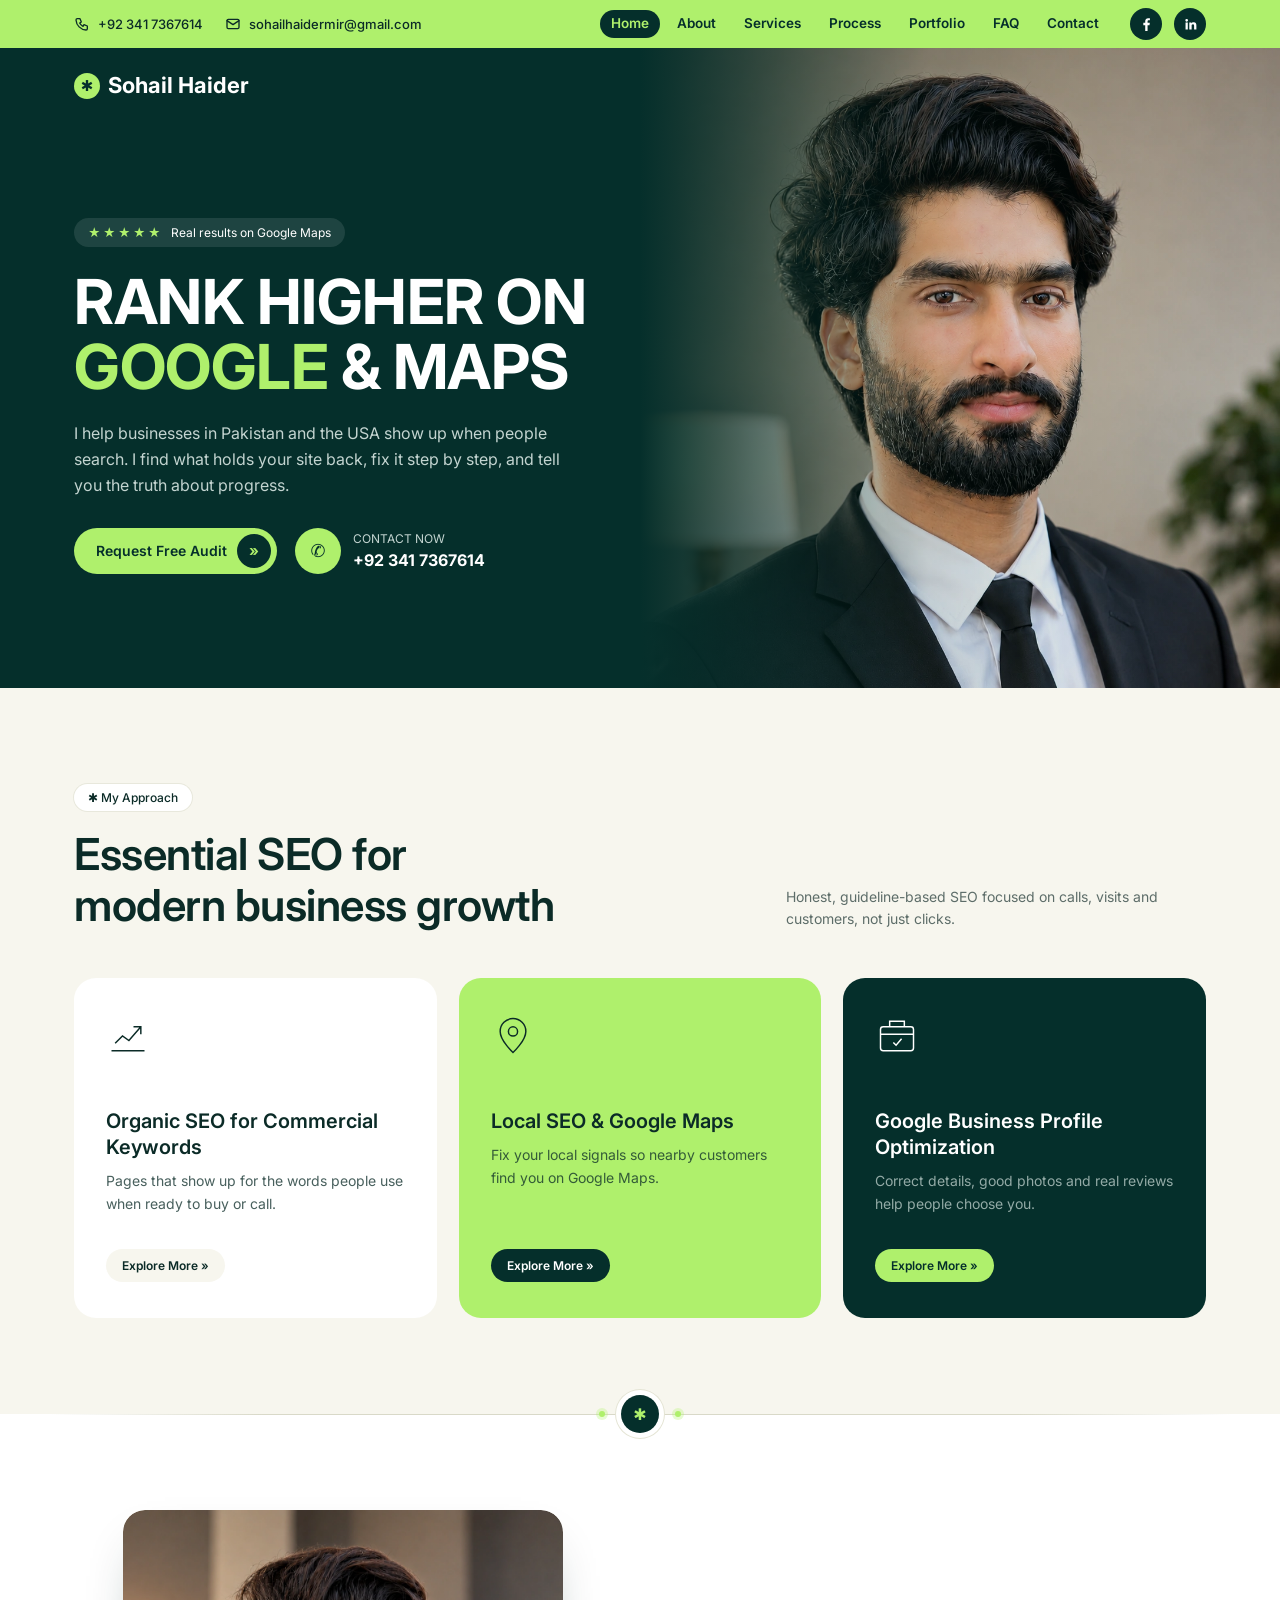
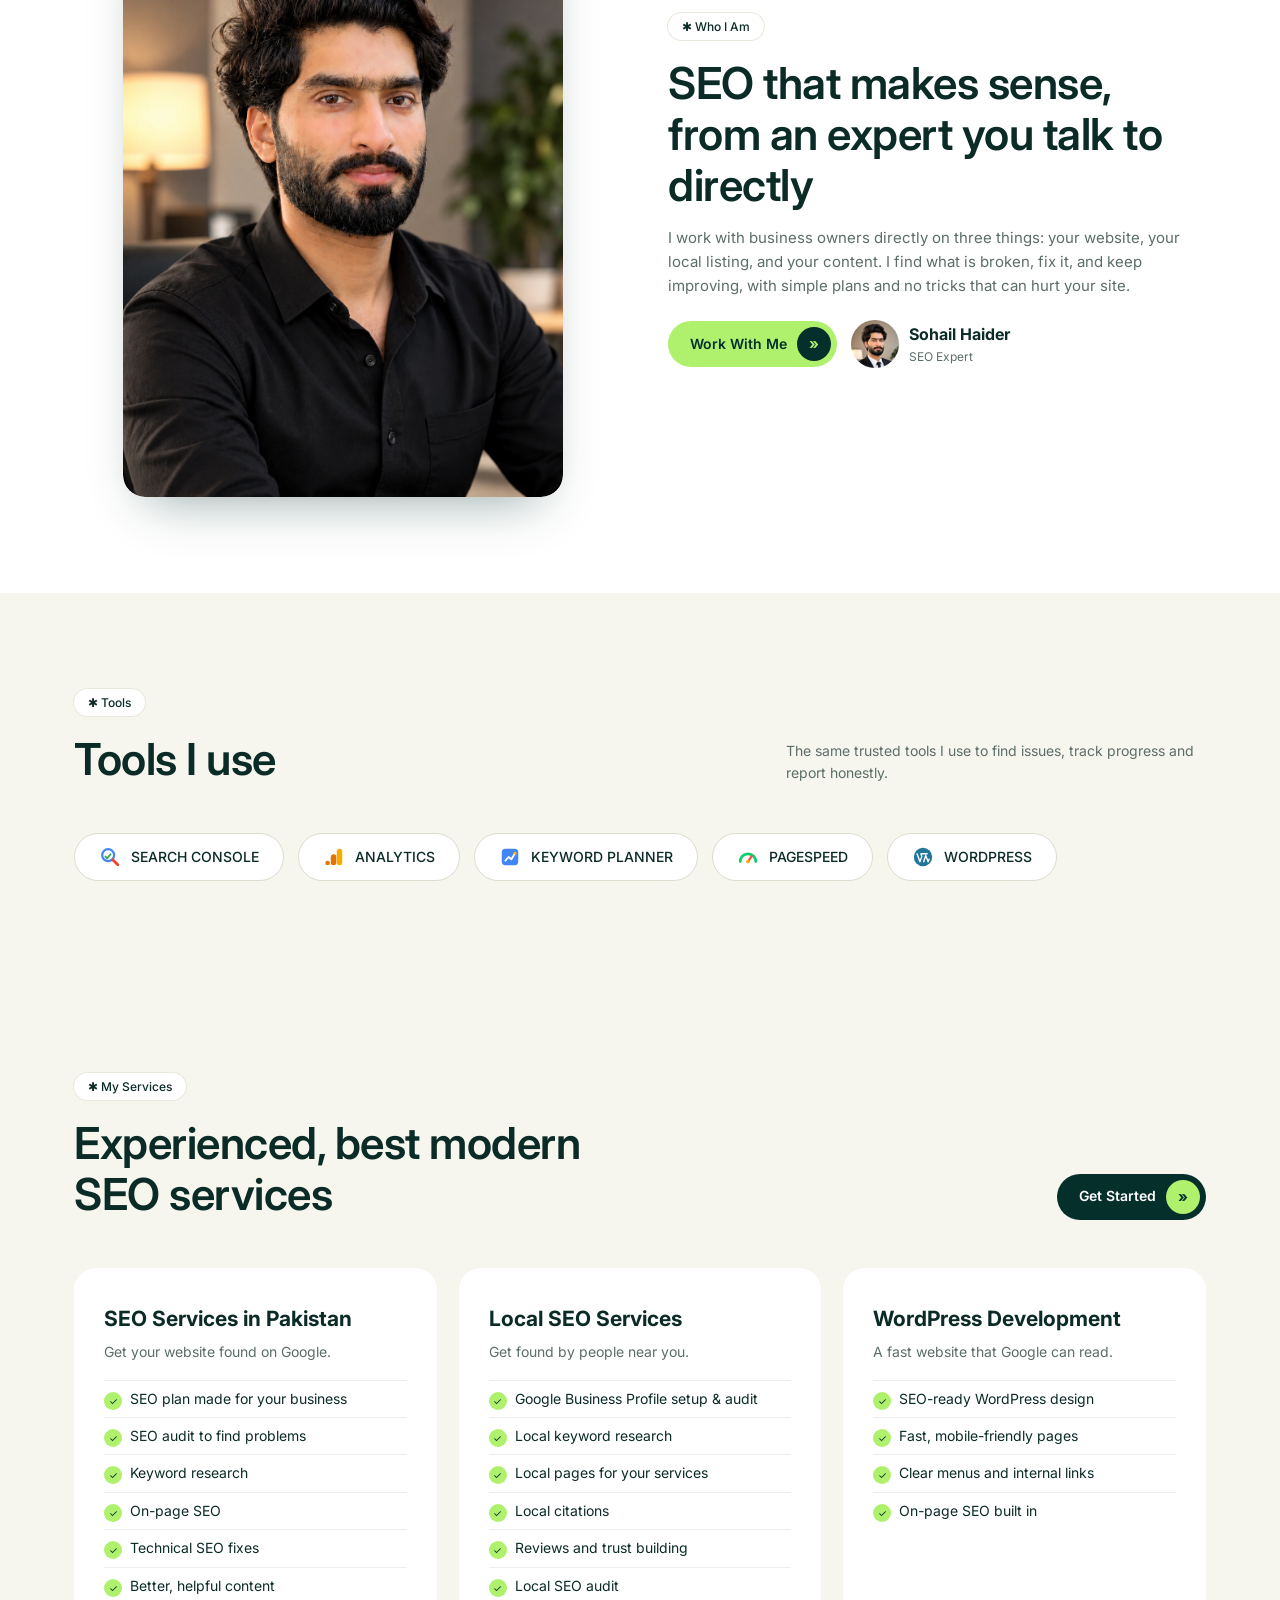
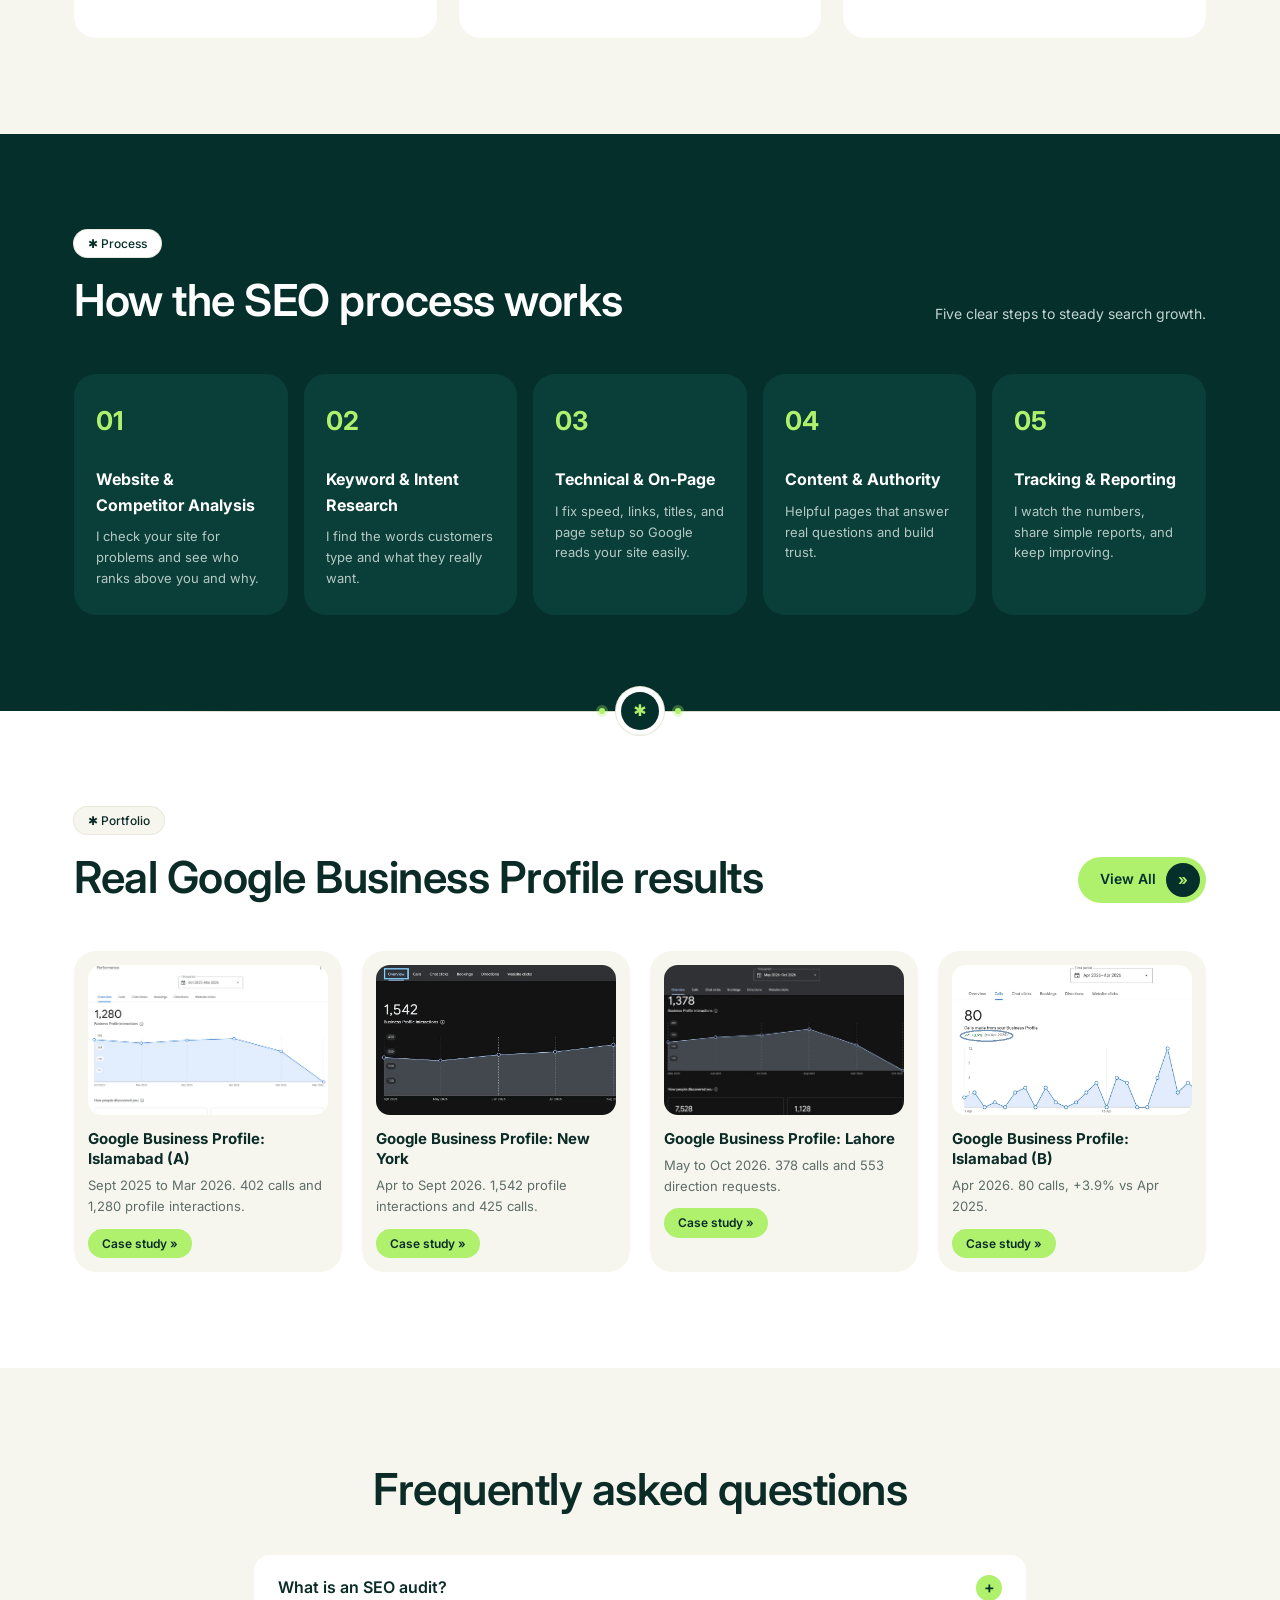
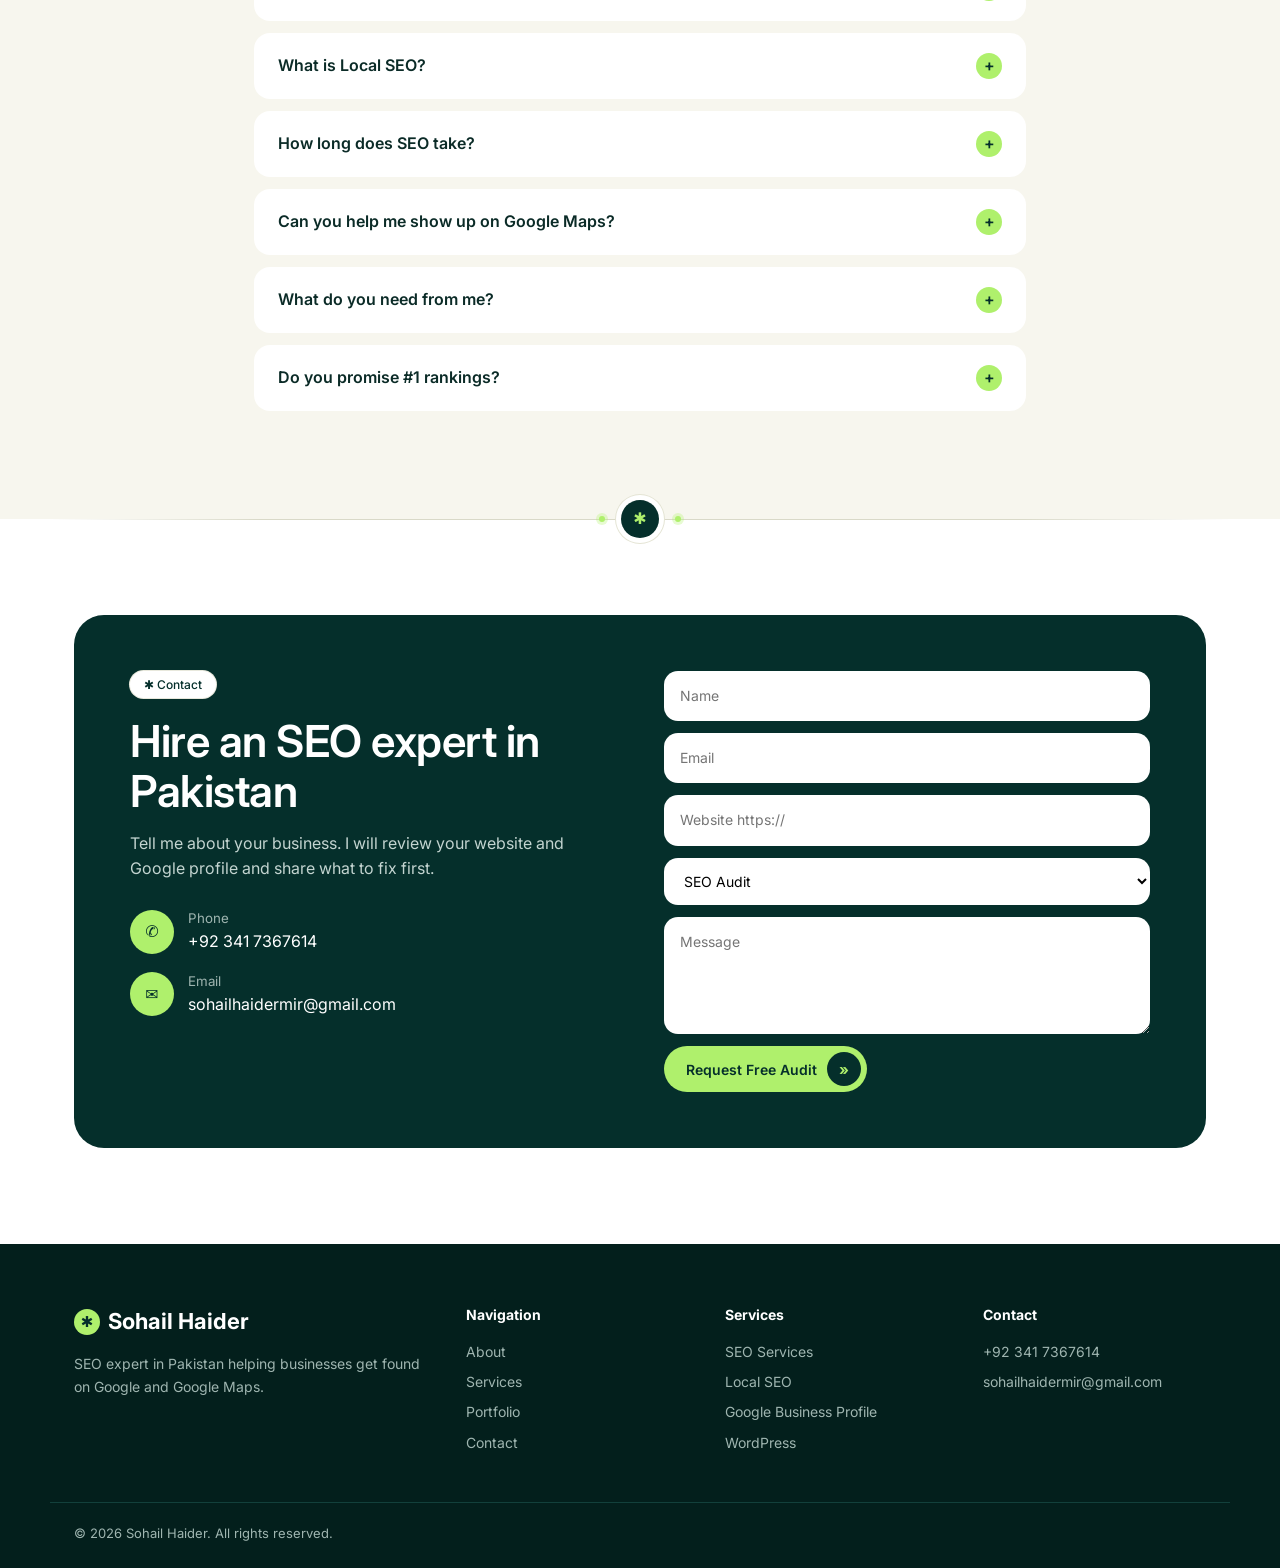
==== commit 9ff853fe: "Update index.html" ====
--- a/index.html
+++ b/index.html
@@ -1,13 +1,579 @@
-<!DOCTYPE html><html lang="en"><head><meta charset="utf-8"><meta name="viewport" content="width=device-width,initial-scale=1"><title>Sohail Haider | SEO Expert in Pakistan</title><meta name="description" content="SEO expert in Pakistan helping businesses improve organic search, Google Maps visibility, and website performance. Request a free SEO audit."><link rel="canonical" href="https://sohailhaiderseo.github.io/myportfolio/"><link rel="icon" href="assets/favicon.png"><link rel="preconnect" href="https://fonts.googleapis.com"><link rel="preconnect" href="https://fonts.gstatic.com" crossorigin><link rel="stylesheet" href="https://fonts.googleapis.com/css2?family=Inter:wght@400;500;600;700&display=swap"><link rel="stylesheet" href="style.css"></head><body id="top">
-<div class="tb"><div class="wrap"><div class="tbl"><a href="tel:+923417367614"><svg viewBox="0 0 24 24" fill="none" stroke="currentColor" stroke-width="2" stroke-linecap="round" stroke-linejoin="round" aria-hidden="true"><path d="M5 4h4l2 5-2.5 1.5a11 11 0 0 0 5 5L15 13l5 2v4a2 2 0 0 1-2 2A16 16 0 0 1 3 6a2 2 0 0 1 2-2z"/></svg> +92 341 7367614</a><a href="mailto:sohailhaidermir@gmail.com"><svg viewBox="0 0 24 24" fill="none" stroke="currentColor" stroke-width="2" stroke-linecap="round" stroke-linejoin="round" aria-hidden="true"><rect x="3" y="5" width="18" height="14" rx="2"/><path d="m3 7 9 6 9-6"/></svg><span class="et">sohailhaidermir@gmail.com</span></a></div><nav id="nav" aria-label="Main"><a class="on" href="#top">Home</a><a href="#about">About</a><a href="#services">Services</a><a href="#process">Process</a><a href="portfolio.html">Portfolio</a><a href="#faq">FAQ</a><a href="#contact">Contact</a></nav><div class="soc"><a href="https://www.facebook.com/shaider.hayat" aria-label="Facebook" target="_blank" rel="noopener"><svg viewBox="0 0 24 24" fill="currentColor" stroke="none" aria-hidden="true"><path d="M13.5 21v-8h2.7l.5-3.3h-3.2V7.600c0-.9.4-1.600 1.700-1.600h1.600V3.200C16.300 3.100 15.300 3 14.300 3 12 3 10.200 4.400 10.200 7.100v2.600H7.500V13h2.700v8z"/></svg></a><a href="https://www.linkedin.com/in/sohail-haider-392b01232/" aria-label="LinkedIn" target="_blank" rel="noopener"><svg viewBox="0 0 24 24" fill="currentColor" stroke="none" aria-hidden="true"><path d="M5 9h3.2v10H5zM6.600 4.200a1.900 1.900 0 1 1 0 3.800 1.900 1.900 0 0 1 0-3.800zM10.300 9h3v1.400c.5-.9 1.600-1.700 3.200-1.700 3.200 0 3.800 2.100 3.800 4.800V19h-3.200v-4.800c0-1.200 0-2.600-1.600-2.600s-1.900 1.200-1.900 2.500V19h-3.300z"/></svg></a></div></div></div>
-<header class="hdr"><div class="wrap bar"><a class="brand" href="index.html"><i>✱</i>Sohail Haider</a><button class="burger" aria-label="Menu" onclick="document.querySelector('nav').classList.toggle('open')">☰</button></div></header>
-<main><section class="hero"><div class="ph"><img src="hero-sohail.webp"> alt="Sohail Haider, SEO expert" fetchpriority="high"></div><div class="wrap"><div class="in"><div class="pill"><u>★★★★★</u> Real results on Google Maps</div><h1>Rank higher on <em>Google</em> &amp; Maps</h1><p>I help businesses in Pakistan and the USA show up when people search. I find what holds your site back, fix it step by step, and tell you the truth about progress.</p><div class="acts"><a href="#contact" class="btn"><span>Request Free Audit</span><b>»</b></a><div class="call"><i>✆</i><div>CONTACT NOW<b>+92 341 7367614</b></div></div></div></div></section>
-<section class="sec cr" id="approach"><div class="wrap"><div class="head"><div><span class="tag">✱ My Approach</span><h2>Essential SEO for<br>modern business growth</h2></div><p>Honest, guideline-based SEO focused on calls, visits and customers, not just clicks.</p></div><div class="g3"><article class="fc "><svg viewBox="0 0 48 48"><path d="M6 40h36M10 32l8-8 7 5 13-15M30 14h8v8"/></svg><h3>Organic SEO for Commercial Keywords</h3><p>Pages that show up for the words people use when ready to buy or call.</p><a href="#services">Explore More »</a></article><article class="fc l"><svg viewBox="0 0 48 48"><path d="M24 42S10 29 10 19a14 14 0 0128 0c0 10-14 23-14 23z"/><circle cx="24" cy="19" r="5"/></svg><h3>Local SEO &amp; Google Maps</h3><p>Fix your local signals so nearby customers find you on Google Maps.</p><a href="#services">Explore More »</a></article><article class="fc d"><svg viewBox="0 0 48 48"><rect x="6" y="14" width="36" height="26" rx="3"/><path d="M6 22h36M16 14V8h16v6M20 31l3 3 6-7"/></svg><h3>Google Business Profile Optimization</h3><p>Correct details, good photos and real reviews help people choose you.</p><a href="#services">Explore More »</a></article></div></div></section>
-<section class="sec wh" id="about"><div class="dvd" aria-hidden="true"><span><i>✱</i></span></div><div class="wrap two"><div class="col"><div class="portrait"><img src="about-sohail.webp" alt="Portrait of Sohail Haider" width="1086" height="1448" loading="lazy"></div></div><div><span class="tag">✱ Who I Am</span><h2>SEO that makes sense, from an expert you talk to directly</h2><p>I work with business owners directly on three things: your website, your local listing, and your content. I find what is broken, fix it, and keep improving, with simple plans and no tricks that can hurt your site.</p><div class="who"><a href="#contact" class="btn"><span>Work With Me</span><b>»</b></a><div style="display:flex;gap:10px;align-items:center"><img src="hero-sohail.webp"> alt=""><div><b>Sohail Haider</b><small>SEO Expert</small></div></div></div></div></div></section>
-<section class="sec cr" id="tools"><div class="wrap"><div class="head"><div><span class="tag">✱ Tools</span><h2>Tools I use</h2></div><p>The same trusted tools I use to find issues, track progress and report honestly.</p></div><div class="chips big"><span><svg viewBox="0 0 24 24"><circle cx="10" cy="10" r="6.5" fill="#fff" stroke="#4285f4" stroke-width="2.4"/><path d="M15 15l5.5 5.5" stroke="#ea4335" stroke-width="3" stroke-linecap="round"/><path d="M7 11.5l2 2 3.5-4.5" fill="none" stroke="#34a853" stroke-width="2" stroke-linecap="round" stroke-linejoin="round"/></svg>Search Console</span><span><svg viewBox="0 0 24 24"><rect x="15" y="3" width="6" height="18" rx="3" fill="#f9ab00"/><rect x="8.5" y="9" width="6" height="12" rx="3" fill="#e37400"/><circle cx="5" cy="18.5" r="2.5" fill="#e37400"/></svg>Analytics</span><span><svg viewBox="0 0 24 24"><rect x="3" y="3" width="18" height="18" rx="4" fill="#4285f4"/><path d="M7 16l3.5-4 3 2.5L17.5 8" fill="none" stroke="#fff" stroke-width="2" stroke-linecap="round" stroke-linejoin="round"/><circle cx="17.5" cy="8" r="1.6" fill="#fbbc04"/></svg>Keyword Planner</span><span><svg viewBox="0 0 24 24"><path d="M3.5 17a8.5 8.5 0 1 1 17 0" fill="none" stroke="#0cce6b" stroke-width="3" stroke-linecap="round"/><path d="M12 17l4-6" stroke="#ff4e42" stroke-width="2.4" stroke-linecap="round"/><circle cx="12" cy="17" r="2" fill="#ffa400"/></svg>PageSpeed</span><span><svg viewBox="0 0 24 24"><circle cx="12" cy="12" r="10" fill="#21759b"/><path d="M5.5 8.5l3.2 8.6 2-5.8-1-2.800M10.500 8.500h6M12.700 17.100l2.300-6.800M15 10.300l2.600 6.800 1-2.800" fill="none" stroke="#fff" stroke-width="1.5" stroke-linecap="round" stroke-linejoin="round"/></svg>WordPress</span></div></div></section>
-<section class="sec cr" id="services"><div class="wrap"><div class="head"><div><span class="tag">✱ My Services</span><h2>Experienced, best modern<br>SEO services</h2></div><a href="#contact" class="btn dk"><span>Get Started</span><b>»</b></a></div><div class="g3"><article class="svc"><h3>SEO Services in Pakistan</h3><p>Get your website found on Google.</p><ul><li>SEO plan made for your business</li><li>SEO audit to find problems</li><li>Keyword research</li><li>On-page SEO</li><li>Technical SEO fixes</li><li>Better, helpful content</li></ul></article><article class="svc"><h3>Local SEO Services</h3><p>Get found by people near you.</p><ul><li>Google Business Profile setup & audit</li><li>Local keyword research</li><li>Local pages for your services</li><li>Local citations</li><li>Reviews and trust building</li><li>Local SEO audit</li></ul></article><article class="svc"><h3>WordPress Development</h3><p>A fast website that Google can read.</p><ul><li>SEO-ready WordPress design</li><li>Fast, mobile-friendly pages</li><li>Clear menus and internal links</li><li>On-page SEO built in</li></ul></article></div></div></section>
-<section class="sec dk" id="process"><div class="wrap"><div class="head"><div><span class="tag" style="color:var(--dk)">✱ Process</span><h2>How the SEO process works</h2></div><p>Five clear steps to steady search growth.</p></div><div class="steps"><div><h3>Website & Competitor Analysis</h3><p>I check your site for problems and see who ranks above you and why.</p></div><div><h3>Keyword & Intent Research</h3><p>I find the words customers type and what they really want.</p></div><div><h3>Technical & On-Page</h3><p>I fix speed, links, titles, and page setup so Google reads your site easily.</p></div><div><h3>Content & Authority</h3><p>Helpful pages that answer real questions and build trust.</p></div><div><h3>Tracking & Reporting</h3><p>I watch the numbers, share simple reports, and keep improving.</p></div></div></div></section>
-<section class="sec wh"><div class="dvd" aria-hidden="true"><span><i>✱</i></span></div><div class="wrap"><div class="head"><div><span class="tag" style="background:var(--cream)">✱ Portfolio</span><h2>Real Google Business Profile results</h2></div><a href="portfolio.html" class="btn"><span>View All</span><b>»</b></a></div><div class="pf"><a class="pc" href="portfolio.html#islamabad-gbp"><img src="islamabad-gbp-overview.webp" alt="Google Business Profile: Islamabad (A)" loading="lazy"><h3>Google Business Profile: Islamabad (A)</h3><p>Sept 2025 to Mar 2026. 402 calls and 1,280 profile interactions.</p><span>Case study »</span></a><a class="pc" href="portfolio.html#newyork-gbp"><img src="newyork-gbp-overview.webp" alt="Google Business Profile: New York" loading="lazy"><h3>Google Business Profile: New York</h3><p>Apr to Sept 2026. 1,542 profile interactions and 425 calls.</p><span>Case study »</span></a><a class="pc" href="portfolio.html#lahore-gbp"><img src="lahore-gbp-overview.webp" alt="Google Business Profile: Lahore" loading="lazy"><h3>Google Business Profile: Lahore</h3><p>May to Oct 2026. 378 calls and 553 direction requests.</p><span>Case study »</span></a><a class="pc" href="portfolio.html#islamabad-b-gbp"><img src="islamabad-b-gbp-calls.webp" alt="Google Business Profile: Islamabad (B)" loading="lazy"><h3>Google Business Profile: Islamabad (B)</h3><p>Apr 2026. 80 calls, +3.9% vs Apr 2025.</p><span>Case study »</span></a></div></div></section>
-<section class="sec cr" id="faq"><div class="wrap nar"><h2>Frequently asked questions</h2><details><summary>What is an SEO audit?</summary><p>A full check of your website. I look for slow pages, broken links, or missing titles, then give you a list of fixes, most important first.</p></details><details><summary>What is Local SEO?</summary><p>It helps people near you find your business on Google and Google Maps, using your Google Business Profile, local keywords, listings, and reviews.</p></details><details><summary>How long does SEO take?</summary><p>Small fixes can help in a few weeks. Bigger results usually take a few months, depending on competition and where you start.</p></details><details><summary>Can you help me show up on Google Maps?</summary><p>Yes. I improve what you can control: profile, website, and reviews. Google decides the final order, so no one can promise a spot.</p></details><details><summary>What do you need from me?</summary><p>Your website link, access to your Google Business Profile, a list of your services, and the places you serve.</p></details><details><summary>Do you promise #1 rankings?</summary><p>No. Nobody honest can. I promise clear work, simple reports, and steady effort.</p></details></div></section>
-<section class="sec wh" id="contact"><div class="dvd" aria-hidden="true"><span><i>✱</i></span></div><div class="wrap"><div class="ct"><div><span class="tag" style="color:var(--dk)">✱ Contact</span><h2>Hire an SEO expert in Pakistan</h2><p>Tell me about your business. I will review your website and Google profile and share what to fix first.</p><ul><li><i>✆</i><div><small>Phone</small><a href="tel:+923417367614">+92 341 7367614</a></div></li><li><i>✉</i><div><small>Email</small><a href="mailto:sohailhaidermir@gmail.com">sohailhaidermir@gmail.com</a></div></li></ul></div><form id="cf"><input name="name" placeholder="Name" required><input name="email" type="email" placeholder="Email" required><input name="site" placeholder="Website https://"><select name="service"><option>SEO Audit</option><option>Local SEO Audit</option><option>Google Business Profile</option><option>SEO Strategy</option><option>Other</option></select><textarea name="message" rows="4" placeholder="Message" required></textarea><button class="btn" type="submit"><span>Request Free Audit</span><b>»</b></button></form></div></div></section></main>
-<footer><div class="wrap fg"><div><a class="brand" href="index.html"><i>✱</i>Sohail Haider</a><p style="margin-top:14px">SEO expert in Pakistan helping businesses get found on Google and Google Maps.</p></div><div><h4>Navigation</h4><ul><li><a href="#about">About</a></li><li><a href="#services">Services</a></li><li><a href="portfolio.html">Portfolio</a></li><li><a href="#contact">Contact</a></li></ul></div><div><h4>Services</h4><ul><li>SEO Services</li><li>Local SEO</li><li>Google Business Profile</li><li>WordPress</li></ul></div><div><h4>Contact</h4><ul><li><a href="tel:+923417367614">+92 341 7367614</a></li><li><a href="mailto:sohailhaidermir@gmail.com">sohailhaidermir@gmail.com</a></li></ul></div></div><div class="wrap fc2">© 2026 Sohail Haider. All rights reserved.</div></footer></body></html>
+<!DOCTYPE html>
+<html lang="en">
+<head>
+<meta charset="utf-8">
+<meta name="viewport" content="width=device-width,initial-scale=1">
+
+<title>Sohail Haider | SEO Expert in Pakistan</title>
+
+<meta name="description" content="SEO expert in Pakistan helping businesses improve organic search, Google Maps visibility, and website performance. Request a free SEO audit.">
+
+<link rel="canonical" href="https://sohailhaiderseo.github.io/myportfolio/">
+<link rel="icon" href="assets/favicon.png">
+
+<link rel="preconnect" href="https://fonts.googleapis.com">
+<link rel="preconnect" href="https://fonts.gstatic.com" crossorigin>
+
+<link rel="stylesheet" href="https://fonts.googleapis.com/css2?family=Inter:wght@400;500;600;700&display=swap">
+<link rel="stylesheet" href="style.css">
+</head>
+
+<body id="top">
+
+<div class="tb">
+  <div class="wrap">
+
+    <div class="tbl">
+      <a href="tel:+923417367614">
+        <svg viewBox="0 0 24 24" fill="none" stroke="currentColor" stroke-width="2" stroke-linecap="round" stroke-linejoin="round" aria-hidden="true">
+          <path d="M5 4h4l2 5-2.5 1.5a11 11 0 0 0 5 5L15 13l5 2v4a2 2 0 0 1-2 2A16 16 0 0 1 3 6a2 2 0 0 1 2-2z"/>
+        </svg>
+        +92 341 7367614
+      </a>
+
+      <a href="mailto:sohailhaidermir@gmail.com">
+        <svg viewBox="0 0 24 24" fill="none" stroke="currentColor" stroke-width="2" stroke-linecap="round" stroke-linejoin="round" aria-hidden="true">
+          <rect x="3" y="5" width="18" height="14" rx="2"/>
+          <path d="m3 7 9 6 9-6"/>
+        </svg>
+        <span class="et">sohailhaidermir@gmail.com</span>
+      </a>
+    </div>
+
+    <nav id="nav" aria-label="Main">
+      <a class="on" href="#top">Home</a>
+      <a href="#about">About</a>
+      <a href="#services">Services</a>
+      <a href="#process">Process</a>
+      <a href="portfolio.html">Portfolio</a>
+      <a href="#faq">FAQ</a>
+      <a href="#contact">Contact</a>
+    </nav>
+
+    <div class="soc">
+      <a href="https://www.facebook.com/shaider.hayat" aria-label="Facebook" target="_blank" rel="noopener">
+        <svg viewBox="0 0 24 24" fill="currentColor" stroke="none" aria-hidden="true">
+          <path d="M13.5 21v-8h2.7l.5-3.3h-3.2V7.600c0-.9.4-1.600 1.700-1.600h1.600V3.200C16.300 3.100 15.300 3 14.300 3 12 3 10.200 4.400 10.200 7.100v2.600H7.500V13h2.700v8z"/>
+        </svg>
+      </a>
+
+      <a href="https://www.linkedin.com/in/sohail-haider-392b01232/" aria-label="LinkedIn" target="_blank" rel="noopener">
+        <svg viewBox="0 0 24 24" fill="currentColor" stroke="none" aria-hidden="true">
+          <path d="M5 9h3.2v10H5zM6.600 4.200a1.900 1.900 0 1 1 0 3.800 1.900 1.900 0 0 1 0-3.800zM10.300 9h3v1.400c.5-.9 1.600-1.700 3.200-1.700 3.200 0 3.800 2.100 3.800 4.800V19h-3.200v-4.800c0-1.200 0-2.600-1.600-2.600s-1.900 1.200-1.900 2.500V19h-3.300z"/>
+        </svg>
+      </a>
+    </div>
+
+  </div>
+</div>
+
+<header class="hdr">
+  <div class="wrap bar">
+    <a class="brand" href="index.html"><i>✱</i>Sohail Haider</a>
+    <button class="burger" aria-label="Menu" onclick="document.querySelector('nav').classList.toggle('open')">☰</button>
+  </div>
+</header>
+
+<main>
+
+<section class="hero">
+
+  <div class="ph">
+    <img
+      src="hero-sohail.webp"
+      alt="Sohail Haider, SEO expert"
+      fetchpriority="high"
+    >
+  </div>
+
+  <div class="wrap">
+    <div class="in">
+
+      <div class="pill">
+        <u>★★★★★</u> Real results on Google Maps
+      </div>
+
+      <h1>Rank higher on <em>Google</em> &amp; Maps</h1>
+
+      <p>
+        I help businesses in Pakistan and the USA show up when people search.
+        I find what holds your site back, fix it step by step, and tell you
+        the truth about progress.
+      </p>
+
+      <div class="acts">
+        <a href="#contact" class="btn">
+          <span>Request Free Audit</span>
+          <b>»</b>
+        </a>
+
+        <div class="call">
+          <i>✆</i>
+          <div>
+            CONTACT NOW
+            <b>+92 341 7367614</b>
+          </div>
+        </div>
+      </div>
+
+    </div>
+  </div>
+
+</section>
+
+<section class="sec cr" id="approach">
+  <div class="wrap">
+
+    <div class="head">
+      <div>
+        <span class="tag">✱ My Approach</span>
+        <h2>Essential SEO for<br>modern business growth</h2>
+      </div>
+
+      <p>Honest, guideline-based SEO focused on calls, visits and customers, not just clicks.</p>
+    </div>
+
+    <div class="g3">
+
+      <article class="fc">
+        <svg viewBox="0 0 48 48">
+          <path d="M6 40h36M10 32l8-8 7 5 13-15M30 14h8v8"/>
+        </svg>
+        <h3>Organic SEO for Commercial Keywords</h3>
+        <p>Pages that show up for the words people use when ready to buy or call.</p>
+        <a href="#services">Explore More »</a>
+      </article>
+
+      <article class="fc l">
+        <svg viewBox="0 0 48 48">
+          <path d="M24 42S10 29 10 19a14 14 0 0128 0c0 10-14 23-14 23z"/>
+          <circle cx="24" cy="19" r="5"/>
+        </svg>
+        <h3>Local SEO &amp; Google Maps</h3>
+        <p>Fix your local signals so nearby customers find you on Google Maps.</p>
+        <a href="#services">Explore More »</a>
+      </article>
+
+      <article class="fc d">
+        <svg viewBox="0 0 48 48">
+          <rect x="6" y="14" width="36" height="26" rx="3"/>
+          <path d="M6 22h36M16 14V8h16v6M20 31l3 3 6-7"/>
+        </svg>
+        <h3>Google Business Profile Optimization</h3>
+        <p>Correct details, good photos and real reviews help people choose you.</p>
+        <a href="#services">Explore More »</a>
+      </article>
+
+    </div>
+  </div>
+</section>
+
+<section class="sec wh" id="about">
+  <div class="dvd" aria-hidden="true"><span><i>✱</i></span></div>
+
+  <div class="wrap two">
+
+    <div class="col">
+      <div class="portrait">
+        <img
+          src="about-sohail.webp"
+          alt="Portrait of Sohail Haider"
+          width="1086"
+          height="1448"
+          loading="lazy"
+        >
+      </div>
+    </div>
+
+    <div>
+      <span class="tag">✱ Who I Am</span>
+
+      <h2>SEO that makes sense, from an expert you talk to directly</h2>
+
+      <p>
+        I work with business owners directly on three things: your website,
+        your local listing, and your content. I find what is broken, fix it,
+        and keep improving, with simple plans and no tricks that can hurt your site.
+      </p>
+
+      <div class="who">
+
+        <a href="#contact" class="btn">
+          <span>Work With Me</span>
+          <b>»</b>
+        </a>
+
+        <div style="display:flex;gap:10px;align-items:center">
+
+          <img
+            src="hero-sohail.webp"
+            alt="Sohail Haider"
+            width="48"
+            height="48"
+            style="width:48px;height:48px;object-fit:cover;border-radius:50%"
+          >
+
+          <div>
+            <b>Sohail Haider</b>
+            <small>SEO Expert</small>
+          </div>
+
+        </div>
+      </div>
+    </div>
+
+  </div>
+</section>
+
+<section class="sec cr" id="tools">
+  <div class="wrap">
+
+    <div class="head">
+      <div>
+        <span class="tag">✱ Tools</span>
+        <h2>Tools I use</h2>
+      </div>
+      <p>The same trusted tools I use to find issues, track progress and report honestly.</p>
+    </div>
+
+    <div class="chips big">
+
+      <span>
+        <svg viewBox="0 0 24 24">
+          <circle cx="10" cy="10" r="6.5" fill="#fff" stroke="#4285f4" stroke-width="2.4"/>
+          <path d="M15 15l5.5 5.5" stroke="#ea4335" stroke-width="3" stroke-linecap="round"/>
+          <path d="M7 11.5l2 2 3.5-4.5" fill="none" stroke="#34a853" stroke-width="2" stroke-linecap="round" stroke-linejoin="round"/>
+        </svg>
+        Search Console
+      </span>
+
+      <span>
+        <svg viewBox="0 0 24 24">
+          <rect x="15" y="3" width="6" height="18" rx="3" fill="#f9ab00"/>
+          <rect x="8.5" y="9" width="6" height="12" rx="3" fill="#e37400"/>
+          <circle cx="5" cy="18.5" r="2.5" fill="#e37400"/>
+        </svg>
+        Analytics
+      </span>
+
+      <span>
+        <svg viewBox="0 0 24 24">
+          <rect x="3" y="3" width="18" height="18" rx="4" fill="#4285f4"/>
+          <path d="M7 16l3.5-4 3 2.5L17.5 8" fill="none" stroke="#fff" stroke-width="2" stroke-linecap="round" stroke-linejoin="round"/>
+          <circle cx="17.5" cy="8" r="1.6" fill="#fbbc04"/>
+        </svg>
+        Keyword Planner
+      </span>
+
+      <span>
+        <svg viewBox="0 0 24 24">
+          <path d="M3.5 17a8.5 8.5 0 1 1 17 0" fill="none" stroke="#0cce6b" stroke-width="3" stroke-linecap="round"/>
+          <path d="M12 17l4-6" stroke="#ff4e42" stroke-width="2.4" stroke-linecap="round"/>
+          <circle cx="12" cy="17" r="2" fill="#ffa400"/>
+        </svg>
+        PageSpeed
+      </span>
+
+      <span>
+        <svg viewBox="0 0 24 24">
+          <circle cx="12" cy="12" r="10" fill="#21759b"/>
+          <path d="M5.5 8.5l3.2 8.6 2-5.8-1-2.800M10.500 8.500h6M12.700 17.100l2.300-6.800M15 10.300l2.600 6.800 1-2.800" fill="none" stroke="#fff" stroke-width="1.5" stroke-linecap="round" stroke-linejoin="round"/>
+        </svg>
+        WordPress
+      </span>
+
+    </div>
+  </div>
+</section>
+
+<section class="sec cr" id="services">
+  <div class="wrap">
+
+    <div class="head">
+      <div>
+        <span class="tag">✱ My Services</span>
+        <h2>Experienced, best modern<br>SEO services</h2>
+      </div>
+
+      <a href="#contact" class="btn dk">
+        <span>Get Started</span>
+        <b>»</b>
+      </a>
+    </div>
+
+    <div class="g3">
+
+      <article class="svc">
+        <h3>SEO Services in Pakistan</h3>
+        <p>Get your website found on Google.</p>
+        <ul>
+          <li>SEO plan made for your business</li>
+          <li>SEO audit to find problems</li>
+          <li>Keyword research</li>
+          <li>On-page SEO</li>
+          <li>Technical SEO fixes</li>
+          <li>Better, helpful content</li>
+        </ul>
+      </article>
+
+      <article class="svc">
+        <h3>Local SEO Services</h3>
+        <p>Get found by people near you.</p>
+        <ul>
+          <li>Google Business Profile setup &amp; audit</li>
+          <li>Local keyword research</li>
+          <li>Local pages for your services</li>
+          <li>Local citations</li>
+          <li>Reviews and trust building</li>
+          <li>Local SEO audit</li>
+        </ul>
+      </article>
+
+      <article class="svc">
+        <h3>WordPress Development</h3>
+        <p>A fast website that Google can read.</p>
+        <ul>
+          <li>SEO-ready WordPress design</li>
+          <li>Fast, mobile-friendly pages</li>
+          <li>Clear menus and internal links</li>
+          <li>On-page SEO built in</li>
+        </ul>
+      </article>
+
+    </div>
+  </div>
+</section>
+
+<section class="sec dk" id="process">
+  <div class="wrap">
+
+    <div class="head">
+      <div>
+        <span class="tag" style="color:var(--dk)">✱ Process</span>
+        <h2>How the SEO process works</h2>
+      </div>
+      <p>Five clear steps to steady search growth.</p>
+    </div>
+
+    <div class="steps">
+      <div>
+        <h3>Website &amp; Competitor Analysis</h3>
+        <p>I check your site for problems and see who ranks above you and why.</p>
+      </div>
+
+      <div>
+        <h3>Keyword &amp; Intent Research</h3>
+        <p>I find the words customers type and what they really want.</p>
+      </div>
+
+      <div>
+        <h3>Technical &amp; On-Page</h3>
+        <p>I fix speed, links, titles, and page setup so Google reads your site easily.</p>
+      </div>
+
+      <div>
+        <h3>Content &amp; Authority</h3>
+        <p>Helpful pages that answer real questions and build trust.</p>
+      </div>
+
+      <div>
+        <h3>Tracking &amp; Reporting</h3>
+        <p>I watch the numbers, share simple reports, and keep improving.</p>
+      </div>
+    </div>
+
+  </div>
+</section>
+
+<section class="sec wh">
+  <div class="dvd" aria-hidden="true"><span><i>✱</i></span></div>
+
+  <div class="wrap">
+
+    <div class="head">
+      <div>
+        <span class="tag" style="background:var(--cream)">✱ Portfolio</span>
+        <h2>Real Google Business Profile results</h2>
+      </div>
+
+      <a href="portfolio.html" class="btn">
+        <span>View All</span>
+        <b>»</b>
+      </a>
+    </div>
+
+    <div class="pf">
+
+      <a class="pc" href="portfolio.html#islamabad-gbp">
+        <img src="islamabad-gbp-overview.webp" alt="Google Business Profile: Islamabad (A)" loading="lazy">
+        <h3>Google Business Profile: Islamabad (A)</h3>
+        <p>Sept 2025 to Mar 2026. 402 calls and 1,280 profile interactions.</p>
+        <span>Case study »</span>
+      </a>
+
+      <a class="pc" href="portfolio.html#newyork-gbp">
+        <img src="newyork-gbp-overview.webp" alt="Google Business Profile: New York" loading="lazy">
+        <h3>Google Business Profile: New York</h3>
+        <p>Apr to Sept 2026. 1,542 profile interactions and 425 calls.</p>
+        <span>Case study »</span>
+      </a>
+
+      <a class="pc" href="portfolio.html#lahore-gbp">
+        <img src="lahore-gbp-overview.webp" alt="Google Business Profile: Lahore" loading="lazy">
+        <h3>Google Business Profile: Lahore</h3>
+        <p>May to Oct 2026. 378 calls and 553 direction requests.</p>
+        <span>Case study »</span>
+      </a>
+
+      <a class="pc" href="portfolio.html#islamabad-b-gbp">
+        <img src="islamabad-b-gbp-calls.webp" alt="Google Business Profile: Islamabad (B)" loading="lazy">
+        <h3>Google Business Profile: Islamabad (B)</h3>
+        <p>Apr 2026. 80 calls, +3.9% vs Apr 2025.</p>
+        <span>Case study »</span>
+      </a>
+
+    </div>
+  </div>
+</section>
+
+<section class="sec cr" id="faq">
+  <div class="wrap nar">
+
+    <h2>Frequently asked questions</h2>
+
+    <details>
+      <summary>What is an SEO audit?</summary>
+      <p>A full check of your website. I look for slow pages, broken links, or missing titles, then give you a list of fixes, most important first.</p>
+    </details>
+
+    <details>
+      <summary>What is Local SEO?</summary>
+      <p>It helps people near you find your business on Google and Google Maps, using your Google Business Profile, local keywords, listings, and reviews.</p>
+    </details>
+
+    <details>
+      <summary>How long does SEO take?</summary>
+      <p>Small fixes can help in a few weeks. Bigger results usually take a few months, depending on competition and where you start.</p>
+    </details>
+
+    <details>
+      <summary>Can you help me show up on Google Maps?</summary>
+      <p>Yes. I improve what you can control: profile, website, and reviews. Google decides the final order, so no one can promise a spot.</p>
+    </details>
+
+    <details>
+      <summary>What do you need from me?</summary>
+      <p>Your website link, access to your Google Business Profile, a list of your services, and the places you serve.</p>
+    </details>
+
+    <details>
+      <summary>Do you promise #1 rankings?</summary>
+      <p>No. Nobody honest can. I promise clear work, simple reports, and steady effort.</p>
+    </details>
+
+  </div>
+</section>
+
+<section class="sec wh" id="contact">
+  <div class="dvd" aria-hidden="true"><span><i>✱</i></span></div>
+
+  <div class="wrap">
+
+    <div class="ct">
+
+      <div>
+        <span class="tag" style="color:var(--dk)">✱ Contact</span>
+        <h2>Hire an SEO expert in Pakistan</h2>
+        <p>Tell me about your business. I will review your website and Google profile and share what to fix first.</p>
+
+        <ul>
+          <li>
+            <i>✆</i>
+            <div>
+              <small>Phone</small>
+              <a href="tel:+923417367614">+92 341 7367614</a>
+            </div>
+          </li>
+
+          <li>
+            <i>✉</i>
+            <div>
+              <small>Email</small>
+              <a href="mailto:sohailhaidermir@gmail.com">sohailhaidermir@gmail.com</a>
+            </div>
+          </li>
+        </ul>
+      </div>
+
+      <form id="cf">
+        <input name="name" placeholder="Name" required>
+        <input name="email" type="email" placeholder="Email" required>
+        <input name="site" placeholder="Website https://">
+
+        <select name="service">
+          <option>SEO Audit</option>
+          <option>Local SEO Audit</option>
+          <option>Google Business Profile</option>
+          <option>SEO Strategy</option>
+          <option>Other</option>
+        </select>
+
+        <textarea name="message" rows="4" placeholder="Message" required></textarea>
+
+        <button class="btn" type="submit">
+          <span>Request Free Audit</span>
+          <b>»</b>
+        </button>
+      </form>
+
+    </div>
+  </div>
+</section>
+
+</main>
+
+<footer>
+  <div class="wrap fg">
+
+    <div>
+      <a class="brand" href="index.html"><i>✱</i>Sohail Haider</a>
+      <p style="margin-top:14px">SEO expert in Pakistan helping businesses get found on Google and Google Maps.</p>
+    </div>
+
+    <div>
+      <h4>Navigation</h4>
+      <ul>
+        <li><a href="#about">About</a></li>
+        <li><a href="#services">Services</a></li>
+        <li><a href="portfolio.html">Portfolio</a></li>
+        <li><a href="#contact">Contact</a></li>
+      </ul>
+    </div>
+
+    <div>
+      <h4>Services</h4>
+      <ul>
+        <li>SEO Services</li>
+        <li>Local SEO</li>
+        <li>Google Business Profile</li>
+        <li>WordPress</li>
+      </ul>
+    </div>
+
+    <div>
+      <h4>Contact</h4>
+      <ul>
+        <li><a href="tel:+923417367614">+92 341 7367614</a></li>
+        <li><a href="mailto:sohailhaidermir@gmail.com">sohailhaidermir@gmail.com</a></li>
+      </ul>
+    </div>
+
+  </div>
+
+  <div class="wrap fc2">
+    © 2026 Sohail Haider. All rights reserved.
+  </div>
+</footer>
+
+</body>
+</html>
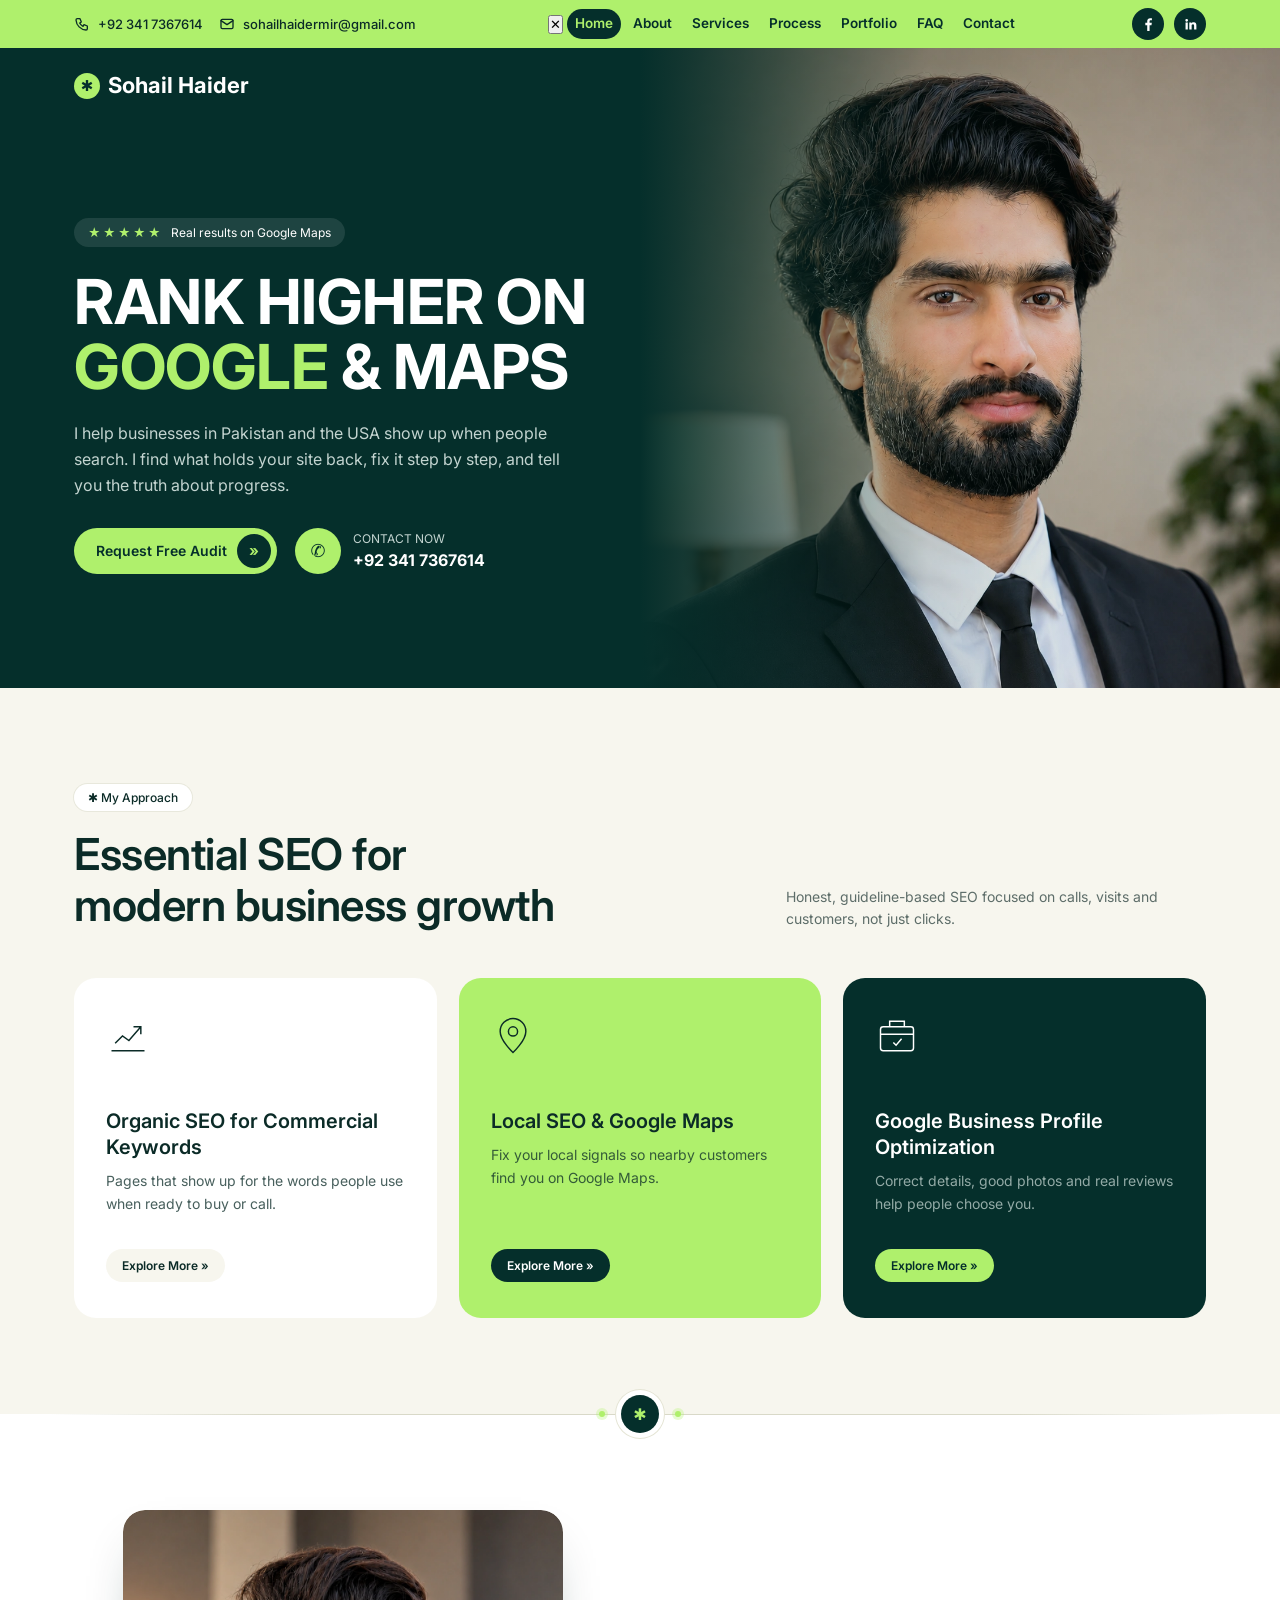
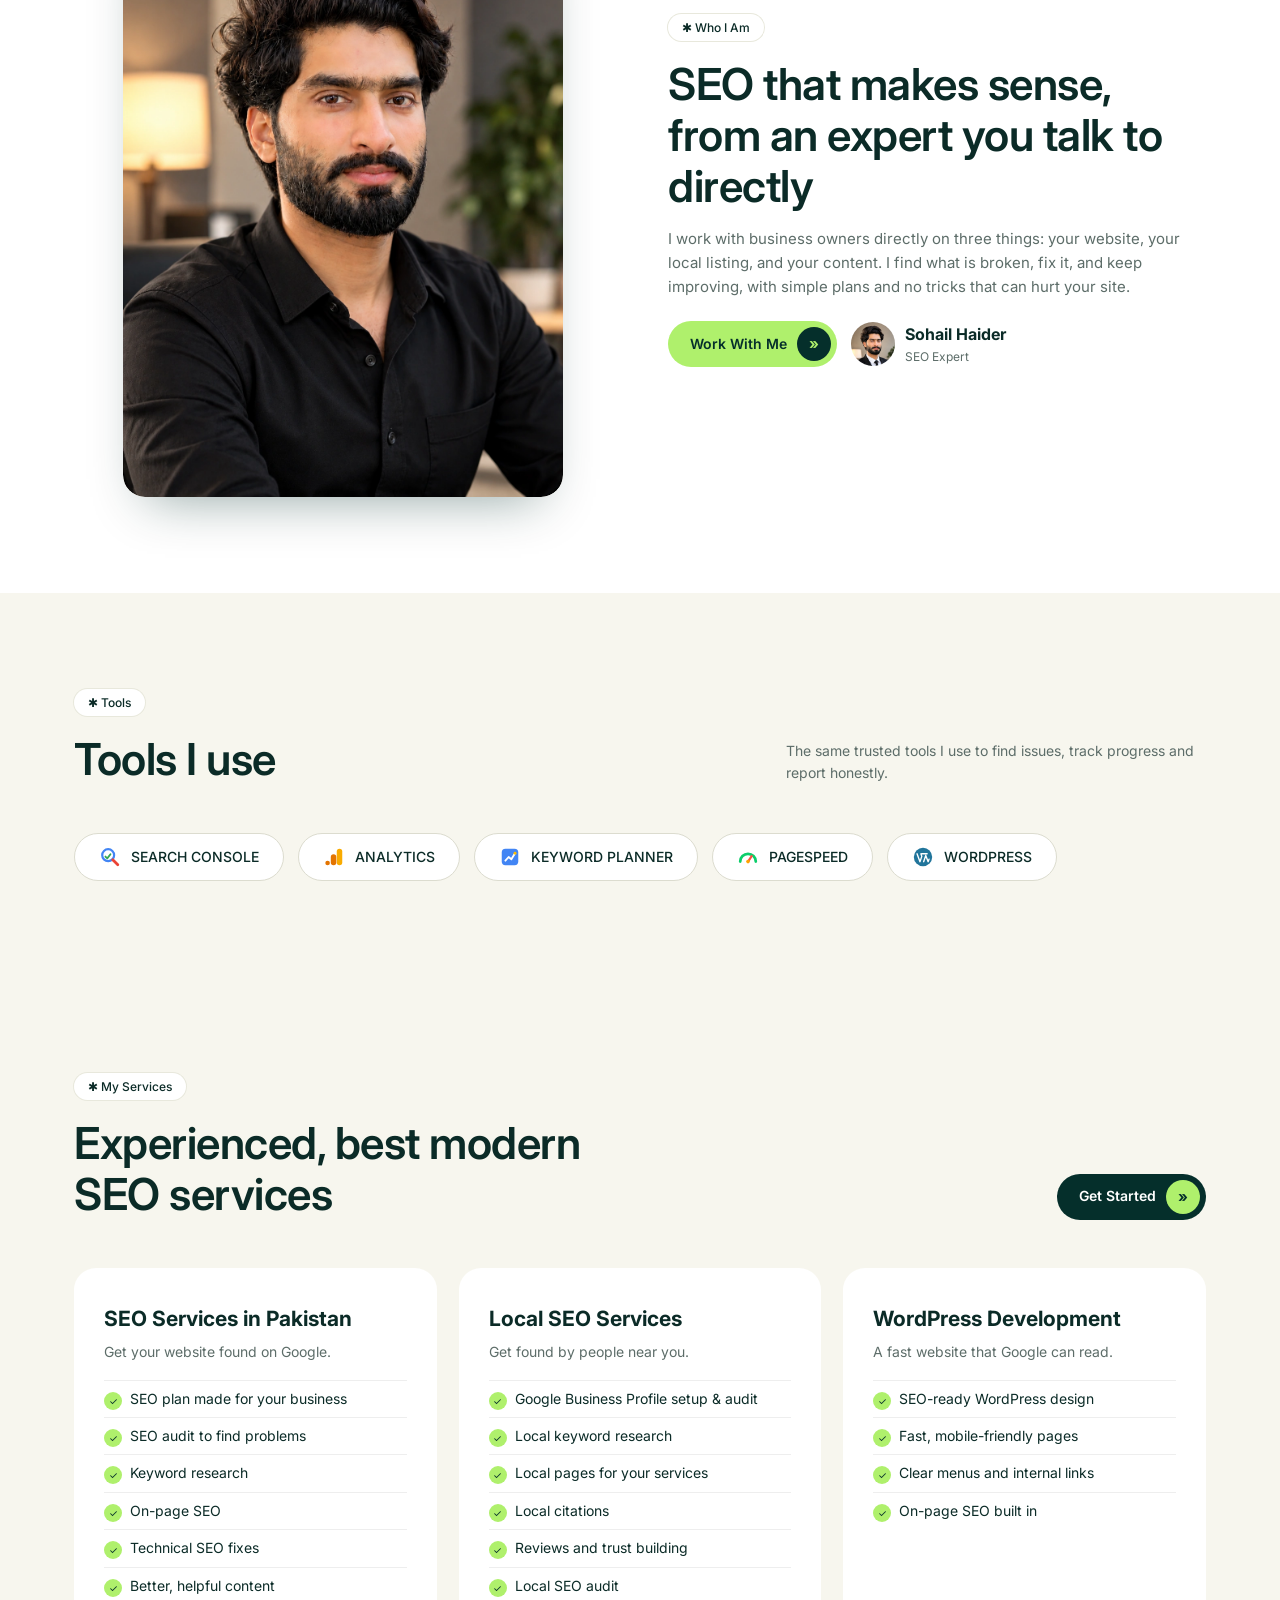
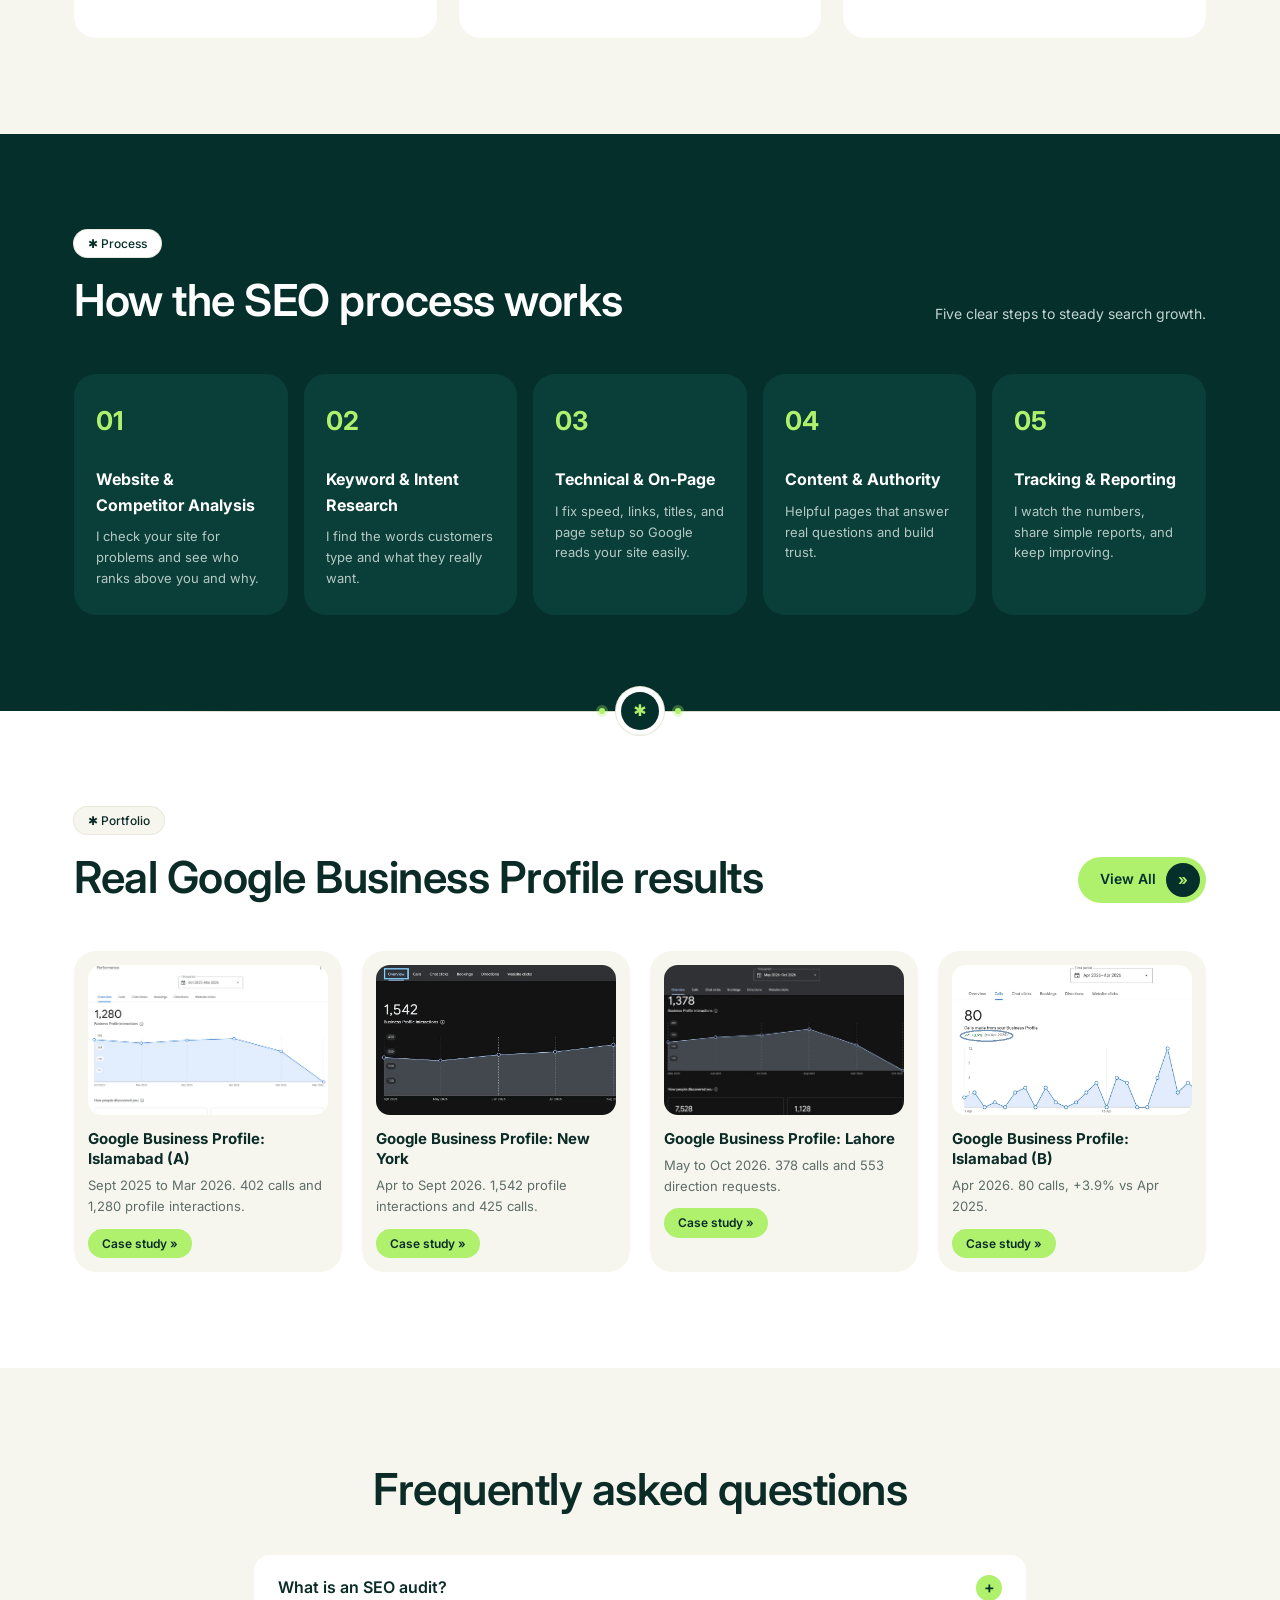
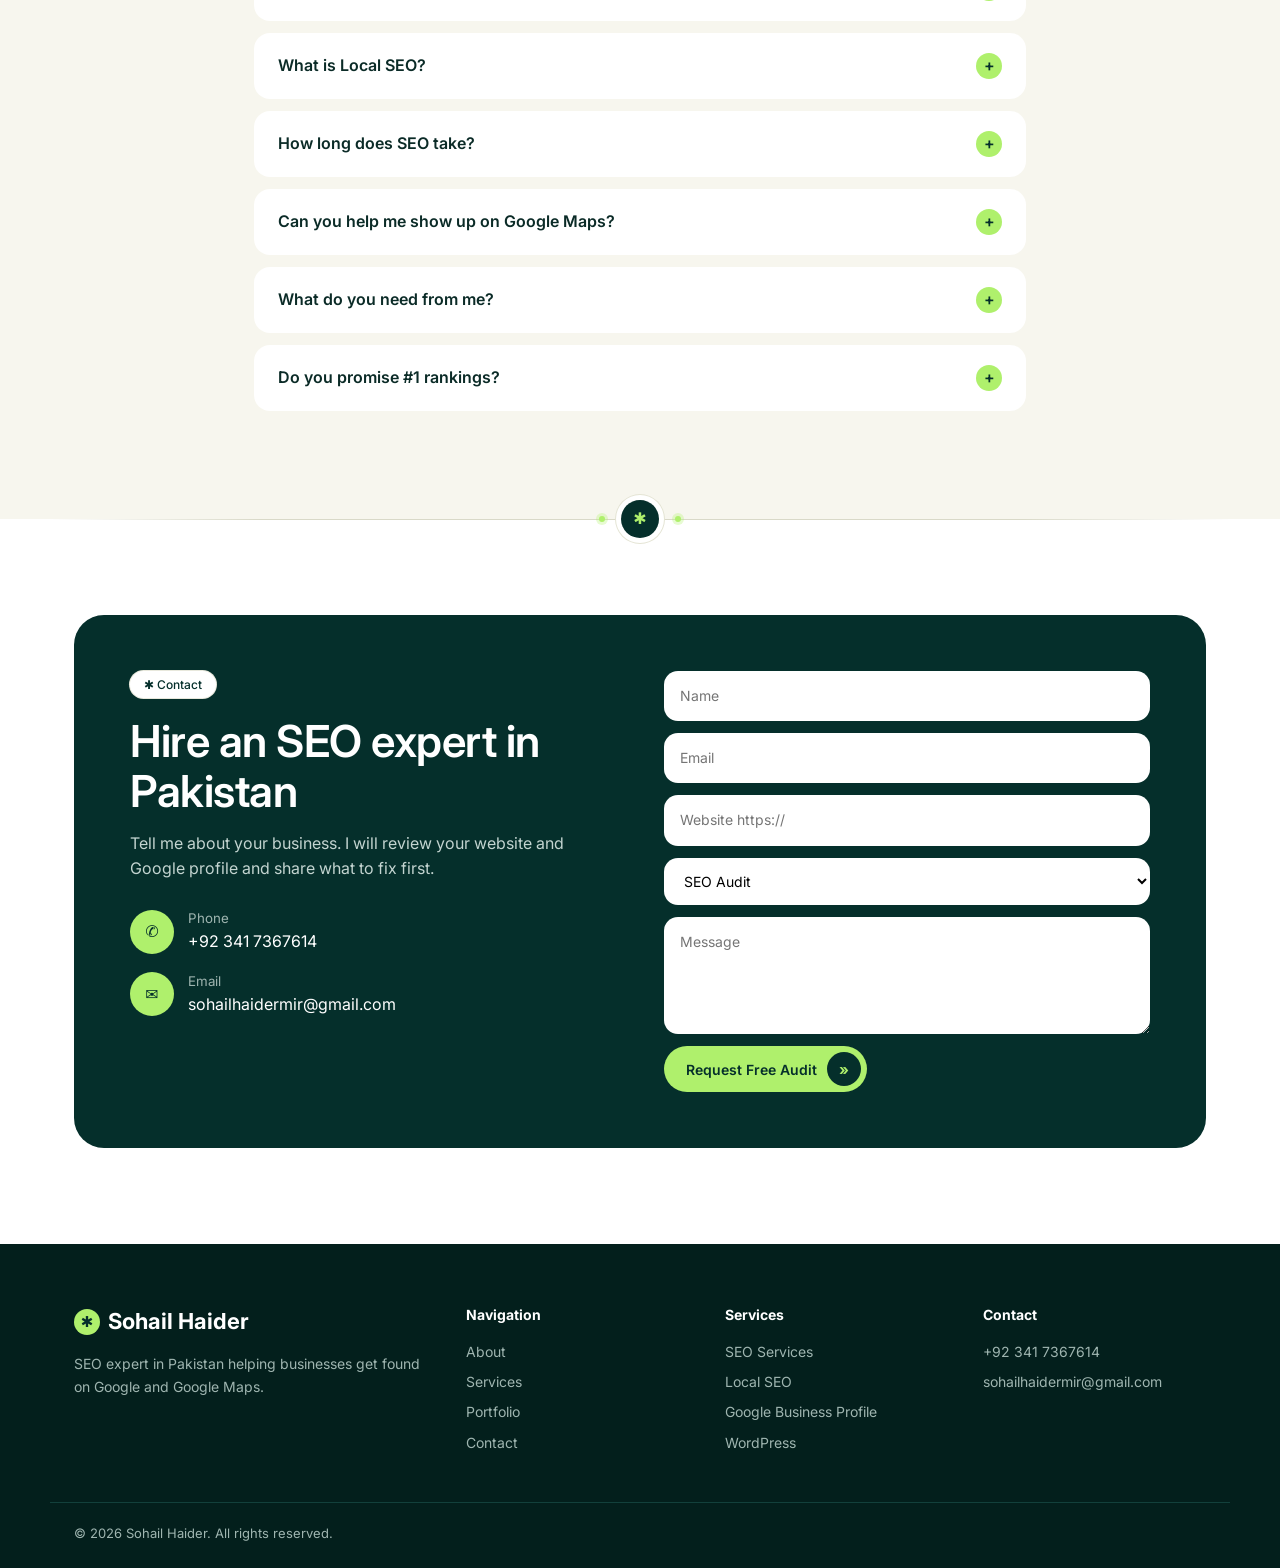
==== commit 621aa6cd: "Update index.html" ====
--- a/index.html
+++ b/index.html
@@ -1,579 +1,13 @@
-<!DOCTYPE html>
-<html lang="en">
-<head>
-<meta charset="utf-8">
-<meta name="viewport" content="width=device-width,initial-scale=1">
-
-<title>Sohail Haider | SEO Expert in Pakistan</title>
-
-<meta name="description" content="SEO expert in Pakistan helping businesses improve organic search, Google Maps visibility, and website performance. Request a free SEO audit.">
-
-<link rel="canonical" href="https://sohailhaiderseo.github.io/myportfolio/">
-<link rel="icon" href="assets/favicon.png">
-
-<link rel="preconnect" href="https://fonts.googleapis.com">
-<link rel="preconnect" href="https://fonts.gstatic.com" crossorigin>
-
-<link rel="stylesheet" href="https://fonts.googleapis.com/css2?family=Inter:wght@400;500;600;700&display=swap">
-<link rel="stylesheet" href="style.css">
-</head>
-
-<body id="top">
-
-<div class="tb">
-  <div class="wrap">
-
-    <div class="tbl">
-      <a href="tel:+923417367614">
-        <svg viewBox="0 0 24 24" fill="none" stroke="currentColor" stroke-width="2" stroke-linecap="round" stroke-linejoin="round" aria-hidden="true">
-          <path d="M5 4h4l2 5-2.5 1.5a11 11 0 0 0 5 5L15 13l5 2v4a2 2 0 0 1-2 2A16 16 0 0 1 3 6a2 2 0 0 1 2-2z"/>
-        </svg>
-        +92 341 7367614
-      </a>
-
-      <a href="mailto:sohailhaidermir@gmail.com">
-        <svg viewBox="0 0 24 24" fill="none" stroke="currentColor" stroke-width="2" stroke-linecap="round" stroke-linejoin="round" aria-hidden="true">
-          <rect x="3" y="5" width="18" height="14" rx="2"/>
-          <path d="m3 7 9 6 9-6"/>
-        </svg>
-        <span class="et">sohailhaidermir@gmail.com</span>
-      </a>
-    </div>
-
-    <nav id="nav" aria-label="Main">
-      <a class="on" href="#top">Home</a>
-      <a href="#about">About</a>
-      <a href="#services">Services</a>
-      <a href="#process">Process</a>
-      <a href="portfolio.html">Portfolio</a>
-      <a href="#faq">FAQ</a>
-      <a href="#contact">Contact</a>
-    </nav>
-
-    <div class="soc">
-      <a href="https://www.facebook.com/shaider.hayat" aria-label="Facebook" target="_blank" rel="noopener">
-        <svg viewBox="0 0 24 24" fill="currentColor" stroke="none" aria-hidden="true">
-          <path d="M13.5 21v-8h2.7l.5-3.3h-3.2V7.600c0-.9.4-1.600 1.700-1.600h1.600V3.200C16.300 3.100 15.300 3 14.300 3 12 3 10.200 4.400 10.200 7.100v2.600H7.500V13h2.700v8z"/>
-        </svg>
-      </a>
-
-      <a href="https://www.linkedin.com/in/sohail-haider-392b01232/" aria-label="LinkedIn" target="_blank" rel="noopener">
-        <svg viewBox="0 0 24 24" fill="currentColor" stroke="none" aria-hidden="true">
-          <path d="M5 9h3.2v10H5zM6.600 4.200a1.900 1.900 0 1 1 0 3.800 1.900 1.900 0 0 1 0-3.800zM10.300 9h3v1.400c.5-.9 1.600-1.700 3.200-1.700 3.200 0 3.800 2.100 3.800 4.800V19h-3.200v-4.800c0-1.200 0-2.600-1.600-2.600s-1.900 1.200-1.900 2.500V19h-3.300z"/>
-        </svg>
-      </a>
-    </div>
-
-  </div>
-</div>
-
-<header class="hdr">
-  <div class="wrap bar">
-    <a class="brand" href="index.html"><i>✱</i>Sohail Haider</a>
-    <button class="burger" aria-label="Menu" onclick="document.querySelector('nav').classList.toggle('open')">☰</button>
-  </div>
-</header>
-
-<main>
-
-<section class="hero">
-
-  <div class="ph">
-    <img
-      src="hero-sohail.webp"
-      alt="Sohail Haider, SEO expert"
-      fetchpriority="high"
-    >
-  </div>
-
-  <div class="wrap">
-    <div class="in">
-
-      <div class="pill">
-        <u>★★★★★</u> Real results on Google Maps
-      </div>
-
-      <h1>Rank higher on <em>Google</em> &amp; Maps</h1>
-
-      <p>
-        I help businesses in Pakistan and the USA show up when people search.
-        I find what holds your site back, fix it step by step, and tell you
-        the truth about progress.
-      </p>
-
-      <div class="acts">
-        <a href="#contact" class="btn">
-          <span>Request Free Audit</span>
-          <b>»</b>
-        </a>
-
-        <div class="call">
-          <i>✆</i>
-          <div>
-            CONTACT NOW
-            <b>+92 341 7367614</b>
-          </div>
-        </div>
-      </div>
-
-    </div>
-  </div>
-
-</section>
-
-<section class="sec cr" id="approach">
-  <div class="wrap">
-
-    <div class="head">
-      <div>
-        <span class="tag">✱ My Approach</span>
-        <h2>Essential SEO for<br>modern business growth</h2>
-      </div>
-
-      <p>Honest, guideline-based SEO focused on calls, visits and customers, not just clicks.</p>
-    </div>
-
-    <div class="g3">
-
-      <article class="fc">
-        <svg viewBox="0 0 48 48">
-          <path d="M6 40h36M10 32l8-8 7 5 13-15M30 14h8v8"/>
-        </svg>
-        <h3>Organic SEO for Commercial Keywords</h3>
-        <p>Pages that show up for the words people use when ready to buy or call.</p>
-        <a href="#services">Explore More »</a>
-      </article>
-
-      <article class="fc l">
-        <svg viewBox="0 0 48 48">
-          <path d="M24 42S10 29 10 19a14 14 0 0128 0c0 10-14 23-14 23z"/>
-          <circle cx="24" cy="19" r="5"/>
-        </svg>
-        <h3>Local SEO &amp; Google Maps</h3>
-        <p>Fix your local signals so nearby customers find you on Google Maps.</p>
-        <a href="#services">Explore More »</a>
-      </article>
-
-      <article class="fc d">
-        <svg viewBox="0 0 48 48">
-          <rect x="6" y="14" width="36" height="26" rx="3"/>
-          <path d="M6 22h36M16 14V8h16v6M20 31l3 3 6-7"/>
-        </svg>
-        <h3>Google Business Profile Optimization</h3>
-        <p>Correct details, good photos and real reviews help people choose you.</p>
-        <a href="#services">Explore More »</a>
-      </article>
-
-    </div>
-  </div>
-</section>
-
-<section class="sec wh" id="about">
-  <div class="dvd" aria-hidden="true"><span><i>✱</i></span></div>
-
-  <div class="wrap two">
-
-    <div class="col">
-      <div class="portrait">
-        <img
-          src="about-sohail.webp"
-          alt="Portrait of Sohail Haider"
-          width="1086"
-          height="1448"
-          loading="lazy"
-        >
-      </div>
-    </div>
-
-    <div>
-      <span class="tag">✱ Who I Am</span>
-
-      <h2>SEO that makes sense, from an expert you talk to directly</h2>
-
-      <p>
-        I work with business owners directly on three things: your website,
-        your local listing, and your content. I find what is broken, fix it,
-        and keep improving, with simple plans and no tricks that can hurt your site.
-      </p>
-
-      <div class="who">
-
-        <a href="#contact" class="btn">
-          <span>Work With Me</span>
-          <b>»</b>
-        </a>
-
-        <div style="display:flex;gap:10px;align-items:center">
-
-          <img
-            src="hero-sohail.webp"
-            alt="Sohail Haider"
-            width="48"
-            height="48"
-            style="width:48px;height:48px;object-fit:cover;border-radius:50%"
-          >
-
-          <div>
-            <b>Sohail Haider</b>
-            <small>SEO Expert</small>
-          </div>
-
-        </div>
-      </div>
-    </div>
-
-  </div>
-</section>
-
-<section class="sec cr" id="tools">
-  <div class="wrap">
-
-    <div class="head">
-      <div>
-        <span class="tag">✱ Tools</span>
-        <h2>Tools I use</h2>
-      </div>
-      <p>The same trusted tools I use to find issues, track progress and report honestly.</p>
-    </div>
-
-    <div class="chips big">
-
-      <span>
-        <svg viewBox="0 0 24 24">
-          <circle cx="10" cy="10" r="6.5" fill="#fff" stroke="#4285f4" stroke-width="2.4"/>
-          <path d="M15 15l5.5 5.5" stroke="#ea4335" stroke-width="3" stroke-linecap="round"/>
-          <path d="M7 11.5l2 2 3.5-4.5" fill="none" stroke="#34a853" stroke-width="2" stroke-linecap="round" stroke-linejoin="round"/>
-        </svg>
-        Search Console
-      </span>
-
-      <span>
-        <svg viewBox="0 0 24 24">
-          <rect x="15" y="3" width="6" height="18" rx="3" fill="#f9ab00"/>
-          <rect x="8.5" y="9" width="6" height="12" rx="3" fill="#e37400"/>
-          <circle cx="5" cy="18.5" r="2.5" fill="#e37400"/>
-        </svg>
-        Analytics
-      </span>
-
-      <span>
-        <svg viewBox="0 0 24 24">
-          <rect x="3" y="3" width="18" height="18" rx="4" fill="#4285f4"/>
-          <path d="M7 16l3.5-4 3 2.5L17.5 8" fill="none" stroke="#fff" stroke-width="2" stroke-linecap="round" stroke-linejoin="round"/>
-          <circle cx="17.5" cy="8" r="1.6" fill="#fbbc04"/>
-        </svg>
-        Keyword Planner
-      </span>
-
-      <span>
-        <svg viewBox="0 0 24 24">
-          <path d="M3.5 17a8.5 8.5 0 1 1 17 0" fill="none" stroke="#0cce6b" stroke-width="3" stroke-linecap="round"/>
-          <path d="M12 17l4-6" stroke="#ff4e42" stroke-width="2.4" stroke-linecap="round"/>
-          <circle cx="12" cy="17" r="2" fill="#ffa400"/>
-        </svg>
-        PageSpeed
-      </span>
-
-      <span>
-        <svg viewBox="0 0 24 24">
-          <circle cx="12" cy="12" r="10" fill="#21759b"/>
-          <path d="M5.5 8.5l3.2 8.6 2-5.8-1-2.800M10.500 8.500h6M12.700 17.100l2.300-6.800M15 10.300l2.600 6.800 1-2.800" fill="none" stroke="#fff" stroke-width="1.5" stroke-linecap="round" stroke-linejoin="round"/>
-        </svg>
-        WordPress
-      </span>
-
-    </div>
-  </div>
-</section>
-
-<section class="sec cr" id="services">
-  <div class="wrap">
-
-    <div class="head">
-      <div>
-        <span class="tag">✱ My Services</span>
-        <h2>Experienced, best modern<br>SEO services</h2>
-      </div>
-
-      <a href="#contact" class="btn dk">
-        <span>Get Started</span>
-        <b>»</b>
-      </a>
-    </div>
-
-    <div class="g3">
-
-      <article class="svc">
-        <h3>SEO Services in Pakistan</h3>
-        <p>Get your website found on Google.</p>
-        <ul>
-          <li>SEO plan made for your business</li>
-          <li>SEO audit to find problems</li>
-          <li>Keyword research</li>
-          <li>On-page SEO</li>
-          <li>Technical SEO fixes</li>
-          <li>Better, helpful content</li>
-        </ul>
-      </article>
-
-      <article class="svc">
-        <h3>Local SEO Services</h3>
-        <p>Get found by people near you.</p>
-        <ul>
-          <li>Google Business Profile setup &amp; audit</li>
-          <li>Local keyword research</li>
-          <li>Local pages for your services</li>
-          <li>Local citations</li>
-          <li>Reviews and trust building</li>
-          <li>Local SEO audit</li>
-        </ul>
-      </article>
-
-      <article class="svc">
-        <h3>WordPress Development</h3>
-        <p>A fast website that Google can read.</p>
-        <ul>
-          <li>SEO-ready WordPress design</li>
-          <li>Fast, mobile-friendly pages</li>
-          <li>Clear menus and internal links</li>
-          <li>On-page SEO built in</li>
-        </ul>
-      </article>
-
-    </div>
-  </div>
-</section>
-
-<section class="sec dk" id="process">
-  <div class="wrap">
-
-    <div class="head">
-      <div>
-        <span class="tag" style="color:var(--dk)">✱ Process</span>
-        <h2>How the SEO process works</h2>
-      </div>
-      <p>Five clear steps to steady search growth.</p>
-    </div>
-
-    <div class="steps">
-      <div>
-        <h3>Website &amp; Competitor Analysis</h3>
-        <p>I check your site for problems and see who ranks above you and why.</p>
-      </div>
-
-      <div>
-        <h3>Keyword &amp; Intent Research</h3>
-        <p>I find the words customers type and what they really want.</p>
-      </div>
-
-      <div>
-        <h3>Technical &amp; On-Page</h3>
-        <p>I fix speed, links, titles, and page setup so Google reads your site easily.</p>
-      </div>
-
-      <div>
-        <h3>Content &amp; Authority</h3>
-        <p>Helpful pages that answer real questions and build trust.</p>
-      </div>
-
-      <div>
-        <h3>Tracking &amp; Reporting</h3>
-        <p>I watch the numbers, share simple reports, and keep improving.</p>
-      </div>
-    </div>
-
-  </div>
-</section>
-
-<section class="sec wh">
-  <div class="dvd" aria-hidden="true"><span><i>✱</i></span></div>
-
-  <div class="wrap">
-
-    <div class="head">
-      <div>
-        <span class="tag" style="background:var(--cream)">✱ Portfolio</span>
-        <h2>Real Google Business Profile results</h2>
-      </div>
-
-      <a href="portfolio.html" class="btn">
-        <span>View All</span>
-        <b>»</b>
-      </a>
-    </div>
-
-    <div class="pf">
-
-      <a class="pc" href="portfolio.html#islamabad-gbp">
-        <img src="islamabad-gbp-overview.webp" alt="Google Business Profile: Islamabad (A)" loading="lazy">
-        <h3>Google Business Profile: Islamabad (A)</h3>
-        <p>Sept 2025 to Mar 2026. 402 calls and 1,280 profile interactions.</p>
-        <span>Case study »</span>
-      </a>
-
-      <a class="pc" href="portfolio.html#newyork-gbp">
-        <img src="newyork-gbp-overview.webp" alt="Google Business Profile: New York" loading="lazy">
-        <h3>Google Business Profile: New York</h3>
-        <p>Apr to Sept 2026. 1,542 profile interactions and 425 calls.</p>
-        <span>Case study »</span>
-      </a>
-
-      <a class="pc" href="portfolio.html#lahore-gbp">
-        <img src="lahore-gbp-overview.webp" alt="Google Business Profile: Lahore" loading="lazy">
-        <h3>Google Business Profile: Lahore</h3>
-        <p>May to Oct 2026. 378 calls and 553 direction requests.</p>
-        <span>Case study »</span>
-      </a>
-
-      <a class="pc" href="portfolio.html#islamabad-b-gbp">
-        <img src="islamabad-b-gbp-calls.webp" alt="Google Business Profile: Islamabad (B)" loading="lazy">
-        <h3>Google Business Profile: Islamabad (B)</h3>
-        <p>Apr 2026. 80 calls, +3.9% vs Apr 2025.</p>
-        <span>Case study »</span>
-      </a>
-
-    </div>
-  </div>
-</section>
-
-<section class="sec cr" id="faq">
-  <div class="wrap nar">
-
-    <h2>Frequently asked questions</h2>
-
-    <details>
-      <summary>What is an SEO audit?</summary>
-      <p>A full check of your website. I look for slow pages, broken links, or missing titles, then give you a list of fixes, most important first.</p>
-    </details>
-
-    <details>
-      <summary>What is Local SEO?</summary>
-      <p>It helps people near you find your business on Google and Google Maps, using your Google Business Profile, local keywords, listings, and reviews.</p>
-    </details>
-
-    <details>
-      <summary>How long does SEO take?</summary>
-      <p>Small fixes can help in a few weeks. Bigger results usually take a few months, depending on competition and where you start.</p>
-    </details>
-
-    <details>
-      <summary>Can you help me show up on Google Maps?</summary>
-      <p>Yes. I improve what you can control: profile, website, and reviews. Google decides the final order, so no one can promise a spot.</p>
-    </details>
-
-    <details>
-      <summary>What do you need from me?</summary>
-      <p>Your website link, access to your Google Business Profile, a list of your services, and the places you serve.</p>
-    </details>
-
-    <details>
-      <summary>Do you promise #1 rankings?</summary>
-      <p>No. Nobody honest can. I promise clear work, simple reports, and steady effort.</p>
-    </details>
-
-  </div>
-</section>
-
-<section class="sec wh" id="contact">
-  <div class="dvd" aria-hidden="true"><span><i>✱</i></span></div>
-
-  <div class="wrap">
-
-    <div class="ct">
-
-      <div>
-        <span class="tag" style="color:var(--dk)">✱ Contact</span>
-        <h2>Hire an SEO expert in Pakistan</h2>
-        <p>Tell me about your business. I will review your website and Google profile and share what to fix first.</p>
-
-        <ul>
-          <li>
-            <i>✆</i>
-            <div>
-              <small>Phone</small>
-              <a href="tel:+923417367614">+92 341 7367614</a>
-            </div>
-          </li>
-
-          <li>
-            <i>✉</i>
-            <div>
-              <small>Email</small>
-              <a href="mailto:sohailhaidermir@gmail.com">sohailhaidermir@gmail.com</a>
-            </div>
-          </li>
-        </ul>
-      </div>
-
-      <form id="cf">
-        <input name="name" placeholder="Name" required>
-        <input name="email" type="email" placeholder="Email" required>
-        <input name="site" placeholder="Website https://">
-
-        <select name="service">
-          <option>SEO Audit</option>
-          <option>Local SEO Audit</option>
-          <option>Google Business Profile</option>
-          <option>SEO Strategy</option>
-          <option>Other</option>
-        </select>
-
-        <textarea name="message" rows="4" placeholder="Message" required></textarea>
-
-        <button class="btn" type="submit">
-          <span>Request Free Audit</span>
-          <b>»</b>
-        </button>
-      </form>
-
-    </div>
-  </div>
-</section>
-
-</main>
-
-<footer>
-  <div class="wrap fg">
-
-    <div>
-      <a class="brand" href="index.html"><i>✱</i>Sohail Haider</a>
-      <p style="margin-top:14px">SEO expert in Pakistan helping businesses get found on Google and Google Maps.</p>
-    </div>
-
-    <div>
-      <h4>Navigation</h4>
-      <ul>
-        <li><a href="#about">About</a></li>
-        <li><a href="#services">Services</a></li>
-        <li><a href="portfolio.html">Portfolio</a></li>
-        <li><a href="#contact">Contact</a></li>
-      </ul>
-    </div>
-
-    <div>
-      <h4>Services</h4>
-      <ul>
-        <li>SEO Services</li>
-        <li>Local SEO</li>
-        <li>Google Business Profile</li>
-        <li>WordPress</li>
-      </ul>
-    </div>
-
-    <div>
-      <h4>Contact</h4>
-      <ul>
-        <li><a href="tel:+923417367614">+92 341 7367614</a></li>
-        <li><a href="mailto:sohailhaidermir@gmail.com">sohailhaidermir@gmail.com</a></li>
-      </ul>
-    </div>
-
-  </div>
-
-  <div class="wrap fc2">
-    © 2026 Sohail Haider. All rights reserved.
-  </div>
-</footer>
-
-</body>
-</html>
+<!DOCTYPE html><html lang="en"><head><meta charset="utf-8"><meta name="viewport" content="width=device-width,initial-scale=1"><title>Sohail Haider | SEO Expert in Pakistan</title><meta name="description" content="SEO expert in Pakistan helping businesses improve organic search, Google Maps visibility, and website performance. Request a free SEO audit."><link rel="canonical" href="https://sohailhaiderseo.github.io/myportfolio/"><link rel="icon" href="favicon.png" type="image/png"><link rel="apple-touch-icon" href="apple-touch-icon.png"><link rel="preconnect" href="https://fonts.googleapis.com"><link rel="preconnect" href="https://fonts.gstatic.com" crossorigin><link rel="stylesheet" href="https://fonts.googleapis.com/css2?family=Inter:wght@400;500;600;700&display=swap"><link rel="stylesheet" href="style.css"></head><body id="top">
+<div class="tb"><div class="wrap"><div class="tbl"><a href="tel:+923417367614"><svg viewBox="0 0 24 24" fill="none" stroke="currentColor" stroke-width="2" stroke-linecap="round" stroke-linejoin="round" aria-hidden="true"><path d="M5 4h4l2 5-2.5 1.5a11 11 0 0 0 5 5L15 13l5 2v4a2 2 0 0 1-2 2A16 16 0 0 1 3 6a2 2 0 0 1 2-2z"/></svg> +92 341 7367614</a><a href="mailto:sohailhaidermir@gmail.com"><svg viewBox="0 0 24 24" fill="none" stroke="currentColor" stroke-width="2" stroke-linecap="round" stroke-linejoin="round" aria-hidden="true"><rect x="3" y="5" width="18" height="14" rx="2"/><path d="m3 7 9 6 9-6"/></svg><span class="et">sohailhaidermir@gmail.com</span></a></div><nav id="nav" aria-label="Main"><button class="nclose" type="button" aria-label="Close menu">✕</button><a class="on" href="#top">Home</a><a href="#about">About</a><a href="#services">Services</a><a href="#process">Process</a><a href="portfolio.html">Portfolio</a><a href="#faq">FAQ</a><a href="#contact">Contact</a></nav><div class="soc"><a href="https://www.facebook.com/shaider.hayat" aria-label="Facebook" target="_blank" rel="noopener"><svg viewBox="0 0 24 24" fill="currentColor" stroke="none" aria-hidden="true"><path d="M13.5 21v-8h2.7l.5-3.3h-3.2V7.600c0-.9.4-1.600 1.700-1.600h1.600V3.200C16.300 3.100 15.300 3 14.300 3 12 3 10.200 4.400 10.200 7.100v2.600H7.500V13h2.700v8z"/></svg></a><a href="https://www.linkedin.com/in/sohail-haider-392b01232/" aria-label="LinkedIn" target="_blank" rel="noopener"><svg viewBox="0 0 24 24" fill="currentColor" stroke="none" aria-hidden="true"><path d="M5 9h3.2v10H5zM6.600 4.200a1.900 1.900 0 1 1 0 3.800 1.900 1.900 0 0 1 0-3.800zM10.300 9h3v1.400c.5-.9 1.600-1.700 3.200-1.700 3.200 0 3.800 2.100 3.800 4.800V19h-3.200v-4.800c0-1.200 0-2.600-1.600-2.600s-1.900 1.200-1.900 2.500V19h-3.300z"/></svg></a></div></div></div>
+<header class="hdr"><div class="wrap bar"><a class="brand" href="index.html"><i>✱</i>Sohail Haider</a><button class="burger" type="button" aria-label="Open menu" aria-expanded="false" aria-controls="nav">☰</button></div></header>
+<main><section class="hero"><div class="ph"><img src="hero-sohail.webp" alt="Sohail Haider, SEO expert" fetchpriority="high"></div><div class="wrap"><div class="in"><div class="pill"><u>★★★★★</u> Real results on Google Maps</div><h1>Rank higher on <em>Google</em> &amp; Maps</h1><p>I help businesses in Pakistan and the USA show up when people search. I find what holds your site back, fix it step by step, and tell you the truth about progress.</p><div class="acts"><a href="#contact" class="btn"><span>Request Free Audit</span><b>»</b></a><div class="call"><i>✆</i><div>CONTACT NOW<b>+92 341 7367614</b></div></div></div></div></section>
+<section class="sec cr" id="approach"><div class="wrap"><div class="head"><div><span class="tag">✱ My Approach</span><h2>Essential SEO for<br>modern business growth</h2></div><p>Honest, guideline-based SEO focused on calls, visits and customers, not just clicks.</p></div><div class="g3"><article class="fc "><svg viewBox="0 0 48 48"><path d="M6 40h36M10 32l8-8 7 5 13-15M30 14h8v8"/></svg><h3>Organic SEO for Commercial Keywords</h3><p>Pages that show up for the words people use when ready to buy or call.</p><a href="#services">Explore More »</a></article><article class="fc l"><svg viewBox="0 0 48 48"><path d="M24 42S10 29 10 19a14 14 0 0128 0c0 10-14 23-14 23z"/><circle cx="24" cy="19" r="5"/></svg><h3>Local SEO &amp; Google Maps</h3><p>Fix your local signals so nearby customers find you on Google Maps.</p><a href="#services">Explore More »</a></article><article class="fc d"><svg viewBox="0 0 48 48"><rect x="6" y="14" width="36" height="26" rx="3"/><path d="M6 22h36M16 14V8h16v6M20 31l3 3 6-7"/></svg><h3>Google Business Profile Optimization</h3><p>Correct details, good photos and real reviews help people choose you.</p><a href="#services">Explore More »</a></article></div></div></section>
+<section class="sec wh" id="about"><div class="dvd" aria-hidden="true"><span><i>✱</i></span></div><div class="wrap two"><div class="col"><div class="portrait"><img src="about-sohail.webp" alt="Portrait of Sohail Haider" width="1086" height="1448" loading="lazy"></div></div><div><span class="tag">✱ Who I Am</span><h2>SEO that makes sense, from an expert you talk to directly</h2><p>I work with business owners directly on three things: your website, your local listing, and your content. I find what is broken, fix it, and keep improving, with simple plans and no tricks that can hurt your site.</p><div class="who"><a href="#contact" class="btn"><span>Work With Me</span><b>»</b></a><div style="display:flex;gap:10px;align-items:center"><img src="hero-sohail.webp" alt=""><div><b>Sohail Haider</b><small>SEO Expert</small></div></div></div></div></div></section>
+<section class="sec cr" id="tools"><div class="wrap"><div class="head"><div><span class="tag">✱ Tools</span><h2>Tools I use</h2></div><p>The same trusted tools I use to find issues, track progress and report honestly.</p></div><div class="chips big"><span><svg viewBox="0 0 24 24"><circle cx="10" cy="10" r="6.5" fill="#fff" stroke="#4285f4" stroke-width="2.4"/><path d="M15 15l5.5 5.5" stroke="#ea4335" stroke-width="3" stroke-linecap="round"/><path d="M7 11.5l2 2 3.5-4.5" fill="none" stroke="#34a853" stroke-width="2" stroke-linecap="round" stroke-linejoin="round"/></svg>Search Console</span><span><svg viewBox="0 0 24 24"><rect x="15" y="3" width="6" height="18" rx="3" fill="#f9ab00"/><rect x="8.5" y="9" width="6" height="12" rx="3" fill="#e37400"/><circle cx="5" cy="18.5" r="2.5" fill="#e37400"/></svg>Analytics</span><span><svg viewBox="0 0 24 24"><rect x="3" y="3" width="18" height="18" rx="4" fill="#4285f4"/><path d="M7 16l3.5-4 3 2.5L17.5 8" fill="none" stroke="#fff" stroke-width="2" stroke-linecap="round" stroke-linejoin="round"/><circle cx="17.5" cy="8" r="1.6" fill="#fbbc04"/></svg>Keyword Planner</span><span><svg viewBox="0 0 24 24"><path d="M3.5 17a8.5 8.5 0 1 1 17 0" fill="none" stroke="#0cce6b" stroke-width="3" stroke-linecap="round"/><path d="M12 17l4-6" stroke="#ff4e42" stroke-width="2.4" stroke-linecap="round"/><circle cx="12" cy="17" r="2" fill="#ffa400"/></svg>PageSpeed</span><span><svg viewBox="0 0 24 24"><circle cx="12" cy="12" r="10" fill="#21759b"/><path d="M5.5 8.5l3.2 8.6 2-5.8-1-2.800M10.500 8.500h6M12.700 17.100l2.300-6.800M15 10.300l2.600 6.800 1-2.800" fill="none" stroke="#fff" stroke-width="1.5" stroke-linecap="round" stroke-linejoin="round"/></svg>WordPress</span></div></div></section>
+<section class="sec cr" id="services"><div class="wrap"><div class="head"><div><span class="tag">✱ My Services</span><h2>Experienced, best modern<br>SEO services</h2></div><a href="#contact" class="btn dk"><span>Get Started</span><b>»</b></a></div><div class="g3"><article class="svc"><h3>SEO Services in Pakistan</h3><p>Get your website found on Google.</p><ul><li>SEO plan made for your business</li><li>SEO audit to find problems</li><li>Keyword research</li><li>On-page SEO</li><li>Technical SEO fixes</li><li>Better, helpful content</li></ul></article><article class="svc"><h3>Local SEO Services</h3><p>Get found by people near you.</p><ul><li>Google Business Profile setup & audit</li><li>Local keyword research</li><li>Local pages for your services</li><li>Local citations</li><li>Reviews and trust building</li><li>Local SEO audit</li></ul></article><article class="svc"><h3>WordPress Development</h3><p>A fast website that Google can read.</p><ul><li>SEO-ready WordPress design</li><li>Fast, mobile-friendly pages</li><li>Clear menus and internal links</li><li>On-page SEO built in</li></ul></article></div></div></section>
+<section class="sec dk" id="process"><div class="wrap"><div class="head"><div><span class="tag" style="color:var(--dk)">✱ Process</span><h2>How the SEO process works</h2></div><p>Five clear steps to steady search growth.</p></div><div class="steps"><div><h3>Website & Competitor Analysis</h3><p>I check your site for problems and see who ranks above you and why.</p></div><div><h3>Keyword & Intent Research</h3><p>I find the words customers type and what they really want.</p></div><div><h3>Technical & On-Page</h3><p>I fix speed, links, titles, and page setup so Google reads your site easily.</p></div><div><h3>Content & Authority</h3><p>Helpful pages that answer real questions and build trust.</p></div><div><h3>Tracking & Reporting</h3><p>I watch the numbers, share simple reports, and keep improving.</p></div></div></div></section>
+<section class="sec wh"><div class="dvd" aria-hidden="true"><span><i>✱</i></span></div><div class="wrap"><div class="head"><div><span class="tag" style="background:var(--cream)">✱ Portfolio</span><h2>Real Google Business Profile results</h2></div><a href="portfolio.html" class="btn"><span>View All</span><b>»</b></a></div><div class="pf"><a class="pc" href="portfolio.html#islamabad-gbp"><img src="islamabad-gbp-overview.webp" alt="Google Business Profile: Islamabad (A)" loading="lazy"><h3>Google Business Profile: Islamabad (A)</h3><p>Sept 2025 to Mar 2026. 402 calls and 1,280 profile interactions.</p><span>Case study »</span></a><a class="pc" href="portfolio.html#newyork-gbp"><img src="newyork-gbp-overview.webp" alt="Google Business Profile: New York" loading="lazy"><h3>Google Business Profile: New York</h3><p>Apr to Sept 2026. 1,542 profile interactions and 425 calls.</p><span>Case study »</span></a><a class="pc" href="portfolio.html#lahore-gbp"><img src="lahore-gbp-overview.webp" alt="Google Business Profile: Lahore" loading="lazy"><h3>Google Business Profile: Lahore</h3><p>May to Oct 2026. 378 calls and 553 direction requests.</p><span>Case study »</span></a><a class="pc" href="portfolio.html#islamabad-b-gbp"><img src="islamabad-b-gbp-calls.webp" alt="Google Business Profile: Islamabad (B)" loading="lazy"><h3>Google Business Profile: Islamabad (B)</h3><p>Apr 2026. 80 calls, +3.9% vs Apr 2025.</p><span>Case study »</span></a></div></div></section>
+<section class="sec cr" id="faq"><div class="wrap nar"><h2>Frequently asked questions</h2><details><summary>What is an SEO audit?</summary><p>A full check of your website. I look for slow pages, broken links, or missing titles, then give you a list of fixes, most important first.</p></details><details><summary>What is Local SEO?</summary><p>It helps people near you find your business on Google and Google Maps, using your Google Business Profile, local keywords, listings, and reviews.</p></details><details><summary>How long does SEO take?</summary><p>Small fixes can help in a few weeks. Bigger results usually take a few months, depending on competition and where you start.</p></details><details><summary>Can you help me show up on Google Maps?</summary><p>Yes. I improve what you can control: profile, website, and reviews. Google decides the final order, so no one can promise a spot.</p></details><details><summary>What do you need from me?</summary><p>Your website link, access to your Google Business Profile, a list of your services, and the places you serve.</p></details><details><summary>Do you promise #1 rankings?</summary><p>No. Nobody honest can. I promise clear work, simple reports, and steady effort.</p></details></div></section>
+<section class="sec wh" id="contact"><div class="dvd" aria-hidden="true"><span><i>✱</i></span></div><div class="wrap"><div class="ct"><div><span class="tag" style="color:var(--dk)">✱ Contact</span><h2>Hire an SEO expert in Pakistan</h2><p>Tell me about your business. I will review your website and Google profile and share what to fix first.</p><ul><li><i>✆</i><div><small>Phone</small><a href="tel:+923417367614">+92 341 7367614</a></div></li><li><i>✉</i><div><small>Email</small><a href="mailto:sohailhaidermir@gmail.com">sohailhaidermir@gmail.com</a></div></li></ul></div><form id="cf"><input name="name" placeholder="Name" required><input name="email" type="email" placeholder="Email" required><input name="site" placeholder="Website https://"><select name="service"><option>SEO Audit</option><option>Local SEO Audit</option><option>Google Business Profile</option><option>SEO Strategy</option><option>Other</option></select><textarea name="message" rows="4" placeholder="Message" required></textarea><button class="btn" type="submit"><span>Request Free Audit</span><b>»</b></button></form></div></div></section></main>
+<footer><div class="wrap fg"><div><a class="brand" href="index.html"><i>✱</i>Sohail Haider</a><p style="margin-top:14px">SEO expert in Pakistan helping businesses get found on Google and Google Maps.</p></div><div><h4>Navigation</h4><ul><li><a href="#about">About</a></li><li><a href="#services">Services</a></li><li><a href="portfolio.html">Portfolio</a></li><li><a href="#contact">Contact</a></li></ul></div><div><h4>Services</h4><ul><li>SEO Services</li><li>Local SEO</li><li>Google Business Profile</li><li>WordPress</li></ul></div><div><h4>Contact</h4><ul><li><a href="tel:+923417367614">+92 341 7367614</a></li><li><a href="mailto:sohailhaidermir@gmail.com">sohailhaidermir@gmail.com</a></li></ul></div></div><div class="wrap fc2">&copy; <span id="yr">2026</span> Sohail Haider. All rights reserved.</div></footer><script src="script.js" defer></script></body></html>
--- a/style.css
+++ b/style.css
@@ -97,3 +97,148 @@
 @media(max-width:1000px){.tb .tbl a:nth-child(2) .et{display:none}}
 @media(max-width:900px){.tb nav{display:none;position:absolute;top:110px;left:16px;right:16px;margin:0;background:var(--dk);color:#fff;padding:18px;border-radius:18px;flex-direction:column;align-items:stretch;gap:2px;box-shadow:0 20px 40px -10px rgba(0,0,0,.4)}.tb nav.open{display:flex}.tb nav a{padding:11px 14px;font-size:15px}.tb nav a:hover{color:var(--lime);background:rgba(255,255,255,.08)}.tb nav a.on{background:rgba(175,240,108,.14);color:var(--lime)}.tb .wrap{gap:10px}}
 @media(max-width:640px){.tb nav{top:110px}.soc a{width:30px;height:30px}.soc svg{width:16px;height:16px}}
+
+
+/* Header layout: prevent navigation and social icon overlap */
+.tb {
+  position: relative;
+  z-index: 10;
+}
+
+.tb > .wrap {
+  display: flex;
+  align-items: center;
+  justify-content: space-between;
+  flex-wrap: nowrap;
+  gap: 16px;
+}
+
+.tb .tbl {
+  display: flex;
+  align-items: center;
+  flex: 0 1 auto;
+  gap: 16px;
+  min-width: 0;
+  white-space: nowrap;
+}
+
+.tb #nav {
+  display: flex;
+  align-items: center;
+  justify-content: center;
+  flex: 1 1 auto;
+  min-width: 0;
+  gap: 4px;
+  margin-left: 0;
+  position: static;
+  white-space: nowrap;
+}
+
+.tb #nav a {
+  padding: 4px 8px;
+  flex-shrink: 0;
+}
+
+.tb .soc {
+  display: flex;
+  align-items: center;
+  justify-content: flex-end;
+  flex: 0 0 auto;
+  position: static;
+  gap: 10px;
+  width: auto;
+  min-width: 0;
+  height: auto;
+  margin: 0;
+}
+
+.tb .soc a {
+  display: inline-flex;
+  align-items: center;
+  justify-content: center;
+  position: static;
+  flex: 0 0 32px;
+  width: 32px;
+  min-width: 32px;
+  height: 32px;
+  margin: 0;
+  padding: 0;
+  border-radius: 50%;
+  box-sizing: border-box;
+  background: var(--dk);
+  color: #fff;
+}
+
+.tb .soc a:hover {
+  background: #fff;
+  color: var(--dk);
+}
+
+.tb .soc svg {
+  display: block;
+  position: static;
+  width: 17px;
+  height: 17px;
+  flex: 0 0 17px;
+}
+
+/* Tablet and mobile */
+@media (max-width: 1050px) {
+  .tb > .wrap {
+    flex-wrap: wrap;
+    justify-content: space-between;
+  }
+
+  .tb #nav {
+    display: none;
+  }
+
+  .tb #nav.open {
+    display: flex;
+    position: absolute;
+    top: 100%;
+    left: 16px;
+    right: 16px;
+    flex-direction: column;
+    align-items: stretch;
+    white-space: normal;
+    background: var(--dk);
+    color: #fff;
+    padding: 18px;
+    border-radius: 18px;
+    z-index: 20;
+  }
+
+  .tb .soc {
+    margin-left: auto;
+  }
+}
+
+@media (max-width: 640px) {
+  .tb {
+    min-height: 42px;
+    height: auto;
+  }
+
+  .tb > .wrap {
+    flex-wrap: nowrap;
+    padding: 5px 16px;
+    gap: 8px;
+  }
+
+  .tb .tbl {
+    gap: 8px;
+  }
+
+  .tb .soc {
+    display: none;
+  }
+
+  .tb .tbl a:first-child {
+    font-size: 12px;
+  }
+
+  .tb .et {
+    display: none;
+  }
+}
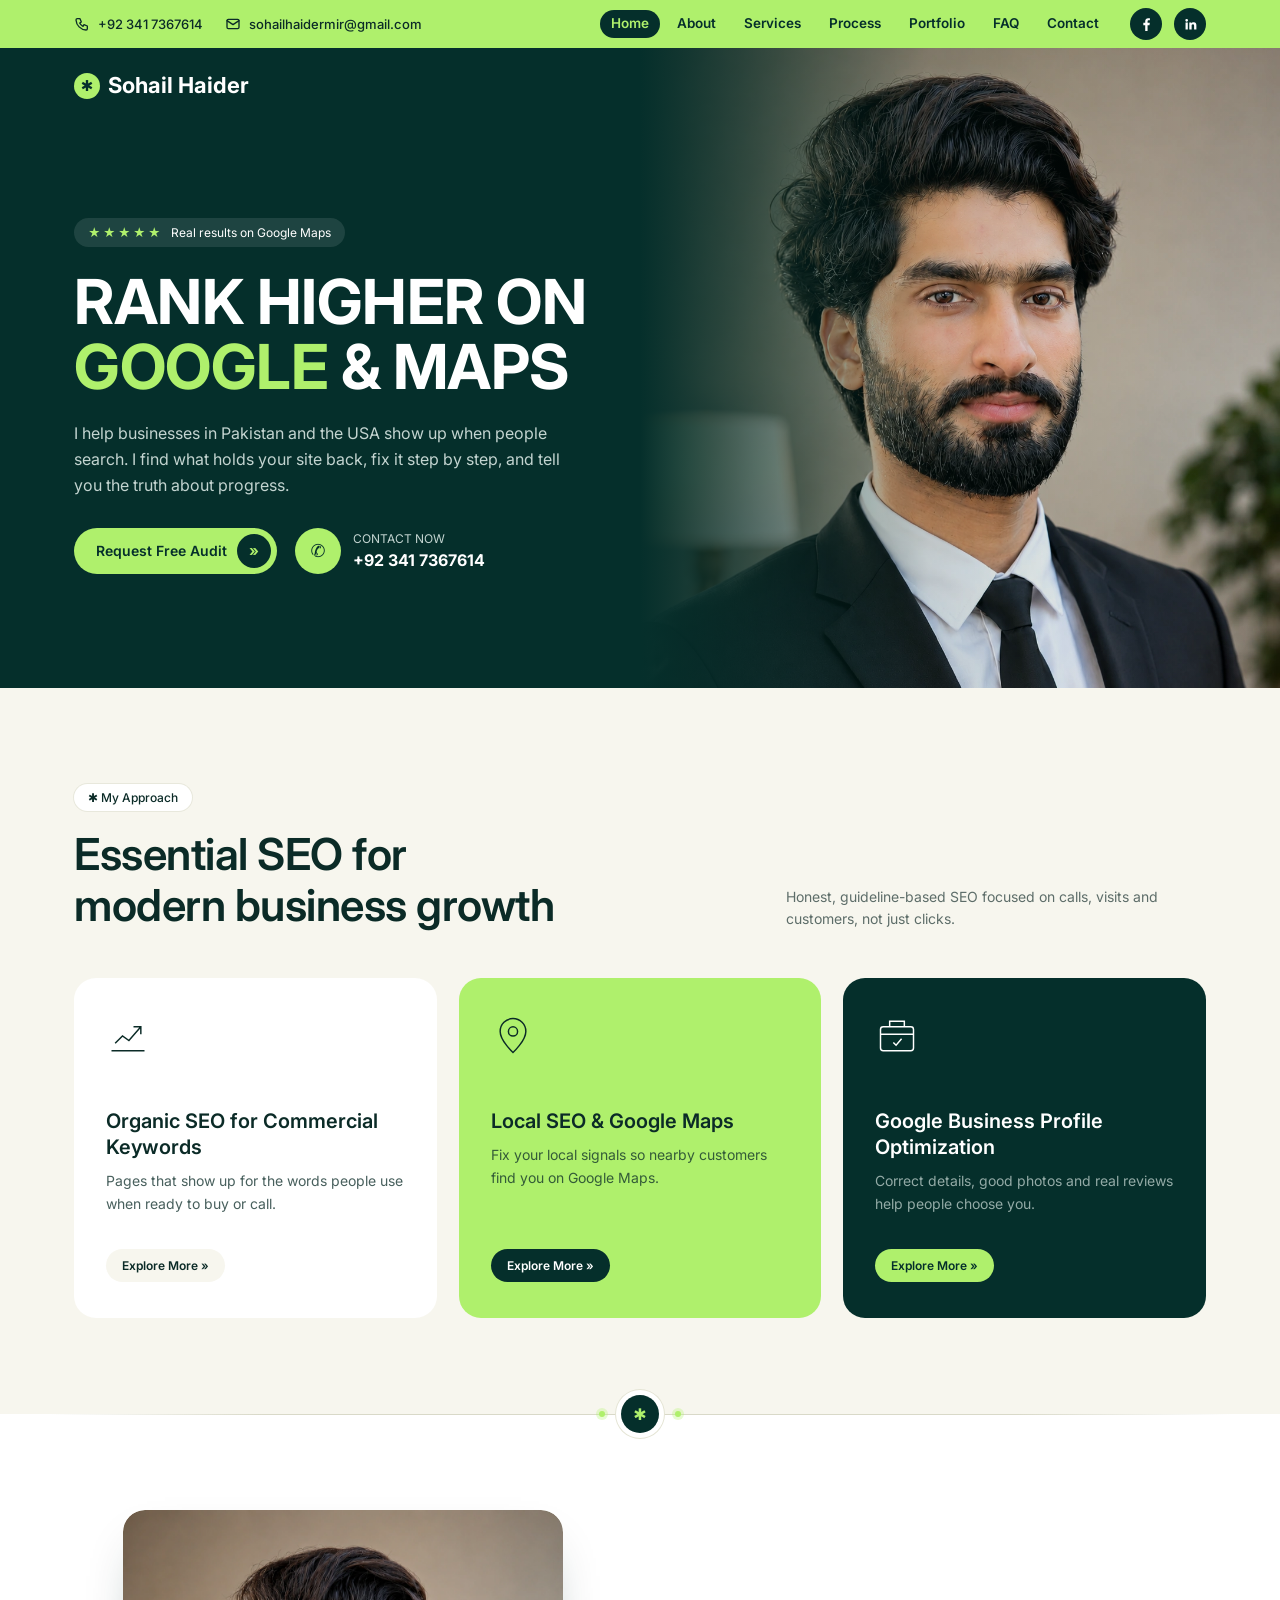
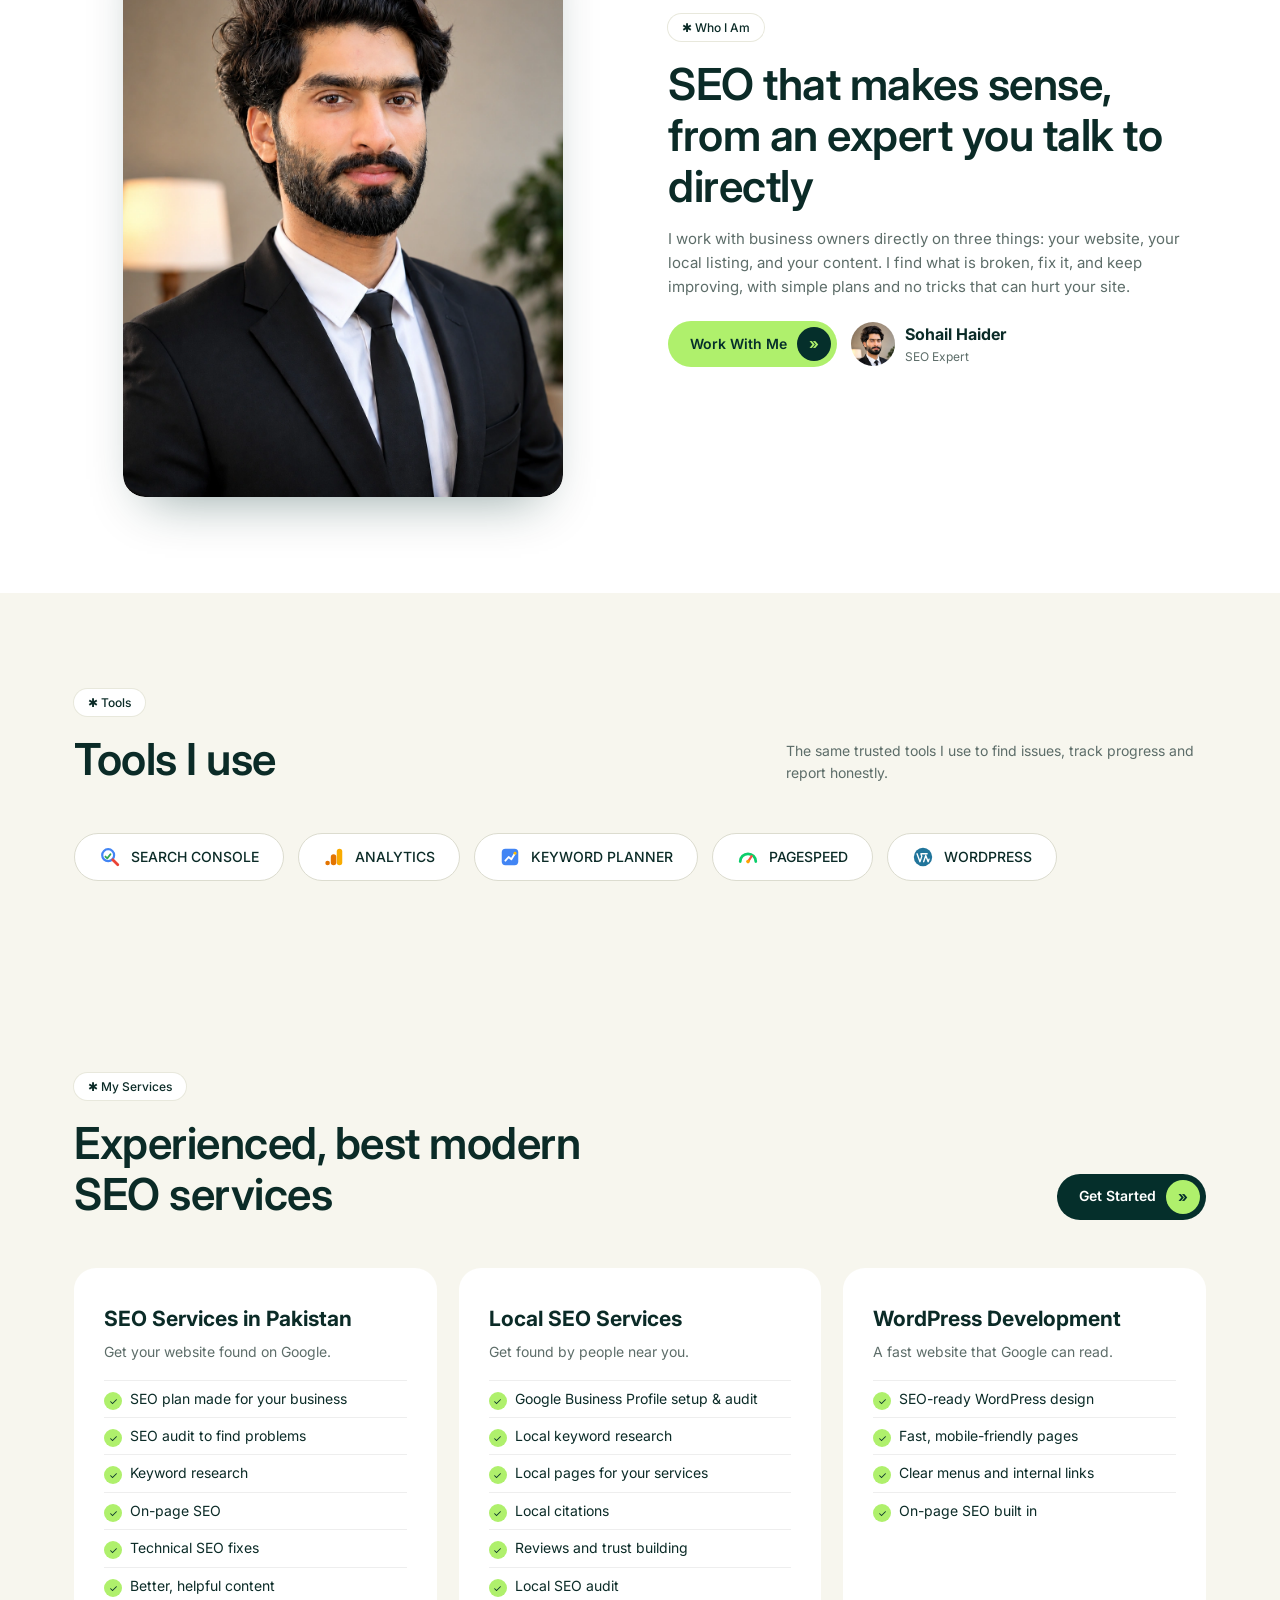
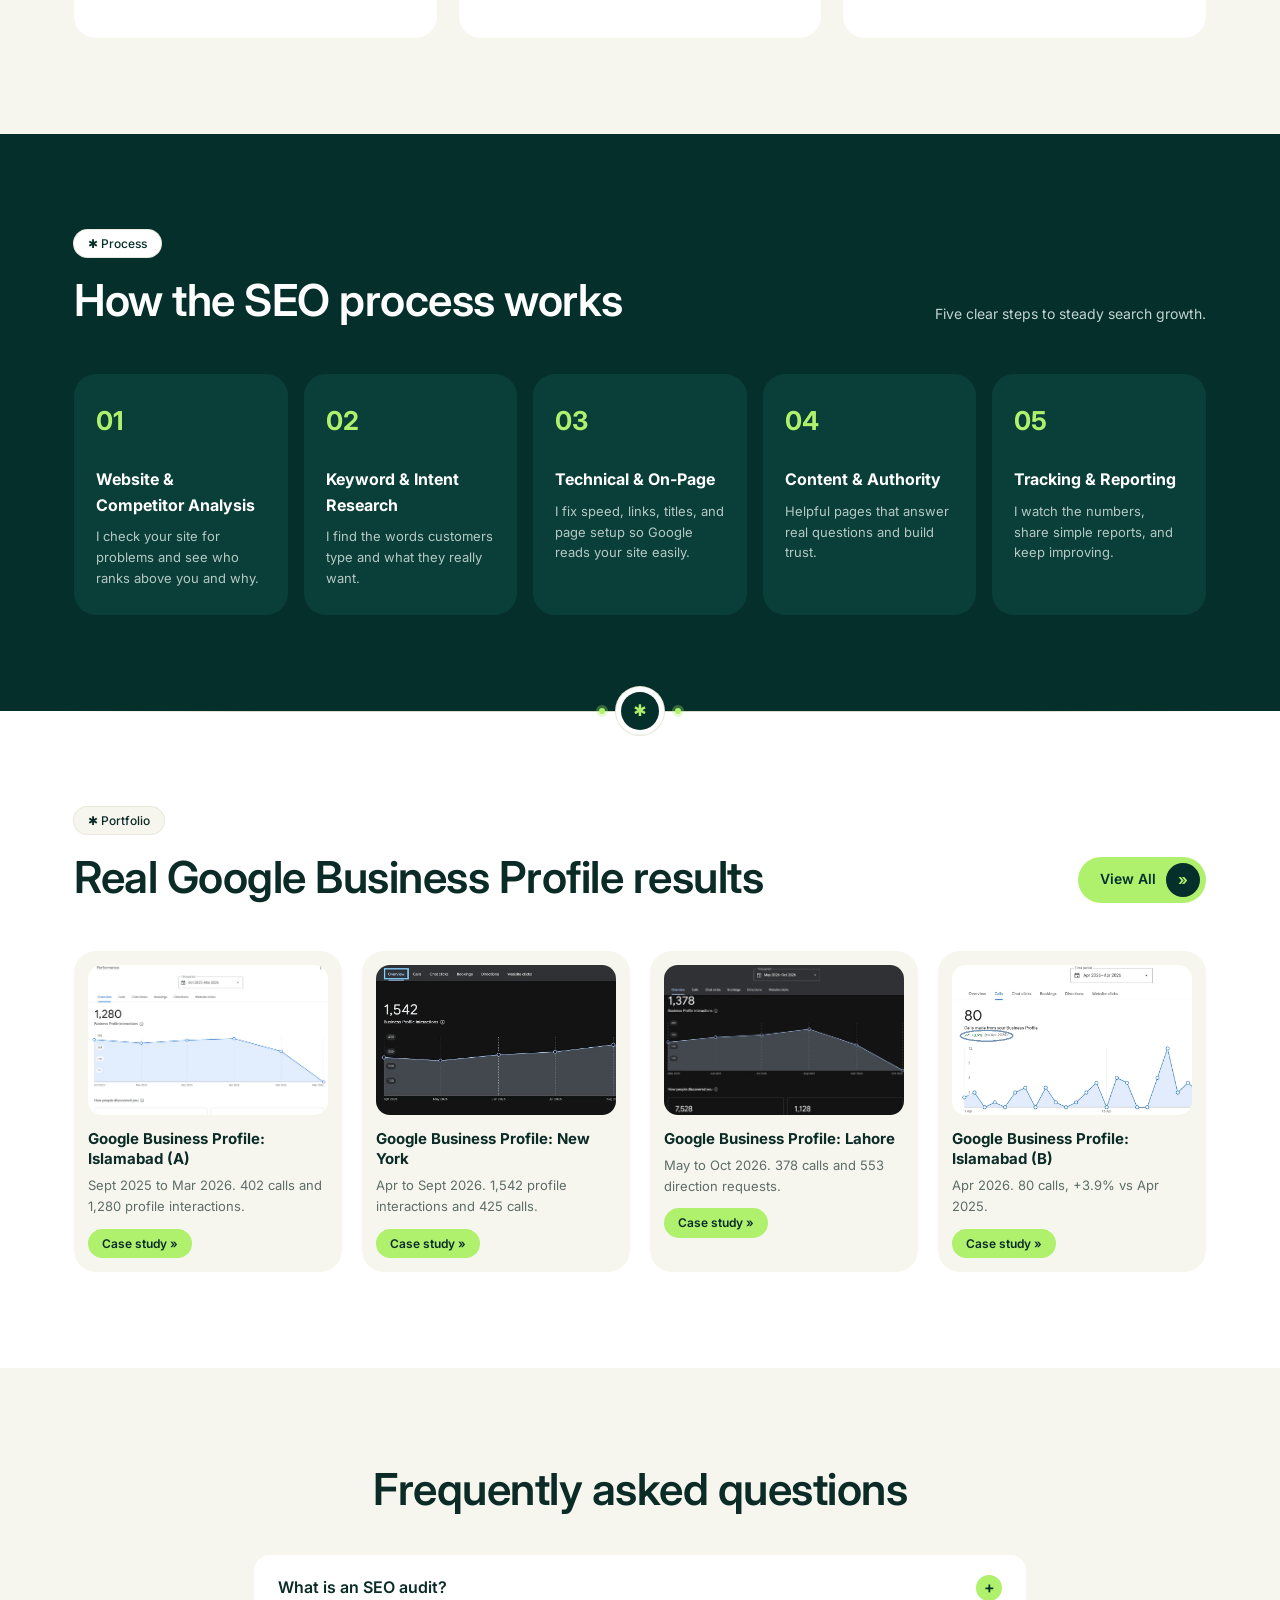
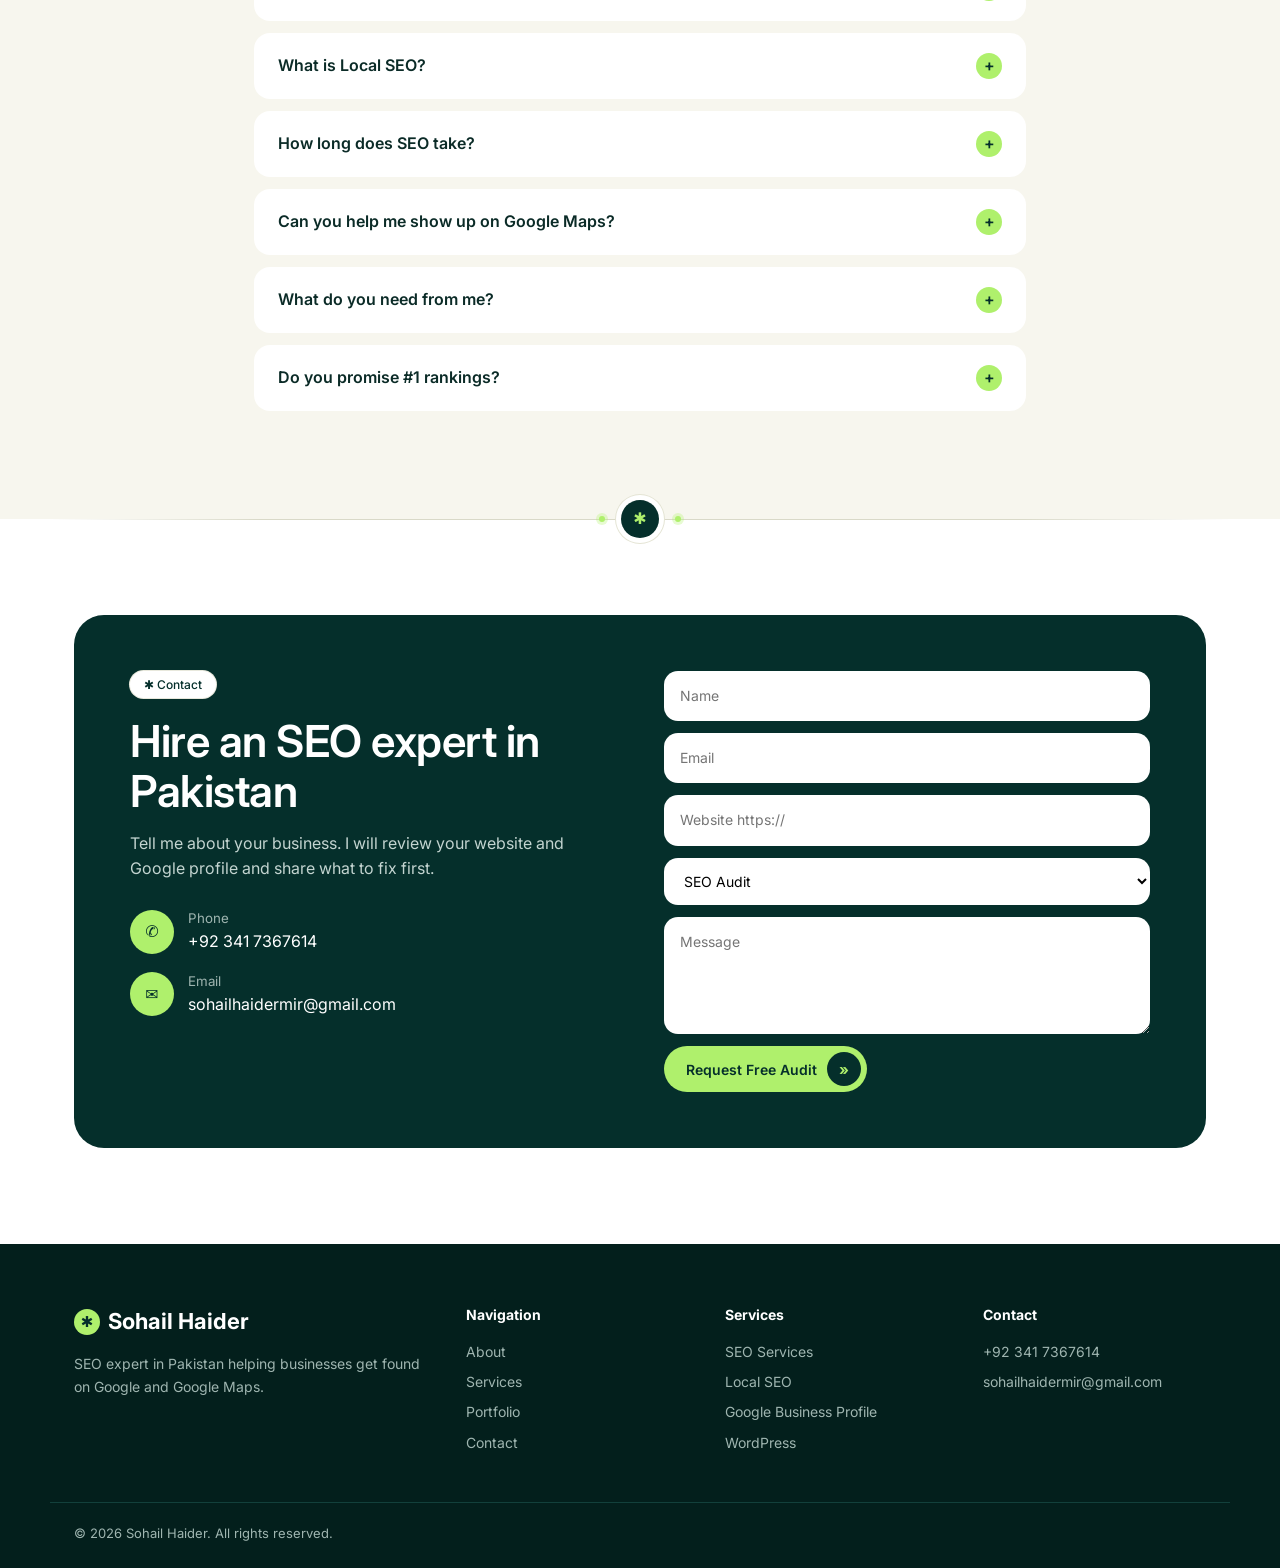
==== commit bf8e97a8: "Update index.html" ====
--- a/index.html
+++ b/index.html
@@ -3,7 +3,7 @@
 <header class="hdr"><div class="wrap bar"><a class="brand" href="index.html"><i>✱</i>Sohail Haider</a><button class="burger" type="button" aria-label="Open menu" aria-expanded="false" aria-controls="nav">☰</button></div></header>
 <main><section class="hero"><div class="ph"><img src="hero-sohail.webp" alt="Sohail Haider, SEO expert" fetchpriority="high"></div><div class="wrap"><div class="in"><div class="pill"><u>★★★★★</u> Real results on Google Maps</div><h1>Rank higher on <em>Google</em> &amp; Maps</h1><p>I help businesses in Pakistan and the USA show up when people search. I find what holds your site back, fix it step by step, and tell you the truth about progress.</p><div class="acts"><a href="#contact" class="btn"><span>Request Free Audit</span><b>»</b></a><div class="call"><i>✆</i><div>CONTACT NOW<b>+92 341 7367614</b></div></div></div></div></section>
 <section class="sec cr" id="approach"><div class="wrap"><div class="head"><div><span class="tag">✱ My Approach</span><h2>Essential SEO for<br>modern business growth</h2></div><p>Honest, guideline-based SEO focused on calls, visits and customers, not just clicks.</p></div><div class="g3"><article class="fc "><svg viewBox="0 0 48 48"><path d="M6 40h36M10 32l8-8 7 5 13-15M30 14h8v8"/></svg><h3>Organic SEO for Commercial Keywords</h3><p>Pages that show up for the words people use when ready to buy or call.</p><a href="#services">Explore More »</a></article><article class="fc l"><svg viewBox="0 0 48 48"><path d="M24 42S10 29 10 19a14 14 0 0128 0c0 10-14 23-14 23z"/><circle cx="24" cy="19" r="5"/></svg><h3>Local SEO &amp; Google Maps</h3><p>Fix your local signals so nearby customers find you on Google Maps.</p><a href="#services">Explore More »</a></article><article class="fc d"><svg viewBox="0 0 48 48"><rect x="6" y="14" width="36" height="26" rx="3"/><path d="M6 22h36M16 14V8h16v6M20 31l3 3 6-7"/></svg><h3>Google Business Profile Optimization</h3><p>Correct details, good photos and real reviews help people choose you.</p><a href="#services">Explore More »</a></article></div></div></section>
-<section class="sec wh" id="about"><div class="dvd" aria-hidden="true"><span><i>✱</i></span></div><div class="wrap two"><div class="col"><div class="portrait"><img src="about-sohail.webp" alt="Portrait of Sohail Haider" width="1086" height="1448" loading="lazy"></div></div><div><span class="tag">✱ Who I Am</span><h2>SEO that makes sense, from an expert you talk to directly</h2><p>I work with business owners directly on three things: your website, your local listing, and your content. I find what is broken, fix it, and keep improving, with simple plans and no tricks that can hurt your site.</p><div class="who"><a href="#contact" class="btn"><span>Work With Me</span><b>»</b></a><div style="display:flex;gap:10px;align-items:center"><img src="hero-sohail.webp" alt=""><div><b>Sohail Haider</b><small>SEO Expert</small></div></div></div></div></div></section>
+<section class="sec wh" id="about"><div class="dvd" aria-hidden="true"><span><i>✱</i></span></div><div class="wrap two"><div class="col"><div class="portrait"><img src="hero-sohail.webp" alt="Portrait of Sohail Haider" width="1086" height="1448" loading="lazy"></div></div><div><span class="tag">✱ Who I Am</span><h2>SEO that makes sense, from an expert you talk to directly</h2><p>I work with business owners directly on three things: your website, your local listing, and your content. I find what is broken, fix it, and keep improving, with simple plans and no tricks that can hurt your site.</p><div class="who"><a href="#contact" class="btn"><span>Work With Me</span><b>»</b></a><div style="display:flex;gap:10px;align-items:center"><img src="hero-sohail.webp" alt=""><div><b>Sohail Haider</b><small>SEO Expert</small></div></div></div></div></div></section>
 <section class="sec cr" id="tools"><div class="wrap"><div class="head"><div><span class="tag">✱ Tools</span><h2>Tools I use</h2></div><p>The same trusted tools I use to find issues, track progress and report honestly.</p></div><div class="chips big"><span><svg viewBox="0 0 24 24"><circle cx="10" cy="10" r="6.5" fill="#fff" stroke="#4285f4" stroke-width="2.4"/><path d="M15 15l5.5 5.5" stroke="#ea4335" stroke-width="3" stroke-linecap="round"/><path d="M7 11.5l2 2 3.5-4.5" fill="none" stroke="#34a853" stroke-width="2" stroke-linecap="round" stroke-linejoin="round"/></svg>Search Console</span><span><svg viewBox="0 0 24 24"><rect x="15" y="3" width="6" height="18" rx="3" fill="#f9ab00"/><rect x="8.5" y="9" width="6" height="12" rx="3" fill="#e37400"/><circle cx="5" cy="18.5" r="2.5" fill="#e37400"/></svg>Analytics</span><span><svg viewBox="0 0 24 24"><rect x="3" y="3" width="18" height="18" rx="4" fill="#4285f4"/><path d="M7 16l3.5-4 3 2.5L17.5 8" fill="none" stroke="#fff" stroke-width="2" stroke-linecap="round" stroke-linejoin="round"/><circle cx="17.5" cy="8" r="1.6" fill="#fbbc04"/></svg>Keyword Planner</span><span><svg viewBox="0 0 24 24"><path d="M3.5 17a8.5 8.5 0 1 1 17 0" fill="none" stroke="#0cce6b" stroke-width="3" stroke-linecap="round"/><path d="M12 17l4-6" stroke="#ff4e42" stroke-width="2.4" stroke-linecap="round"/><circle cx="12" cy="17" r="2" fill="#ffa400"/></svg>PageSpeed</span><span><svg viewBox="0 0 24 24"><circle cx="12" cy="12" r="10" fill="#21759b"/><path d="M5.5 8.5l3.2 8.6 2-5.8-1-2.800M10.500 8.500h6M12.700 17.100l2.300-6.800M15 10.300l2.600 6.800 1-2.800" fill="none" stroke="#fff" stroke-width="1.5" stroke-linecap="round" stroke-linejoin="round"/></svg>WordPress</span></div></div></section>
 <section class="sec cr" id="services"><div class="wrap"><div class="head"><div><span class="tag">✱ My Services</span><h2>Experienced, best modern<br>SEO services</h2></div><a href="#contact" class="btn dk"><span>Get Started</span><b>»</b></a></div><div class="g3"><article class="svc"><h3>SEO Services in Pakistan</h3><p>Get your website found on Google.</p><ul><li>SEO plan made for your business</li><li>SEO audit to find problems</li><li>Keyword research</li><li>On-page SEO</li><li>Technical SEO fixes</li><li>Better, helpful content</li></ul></article><article class="svc"><h3>Local SEO Services</h3><p>Get found by people near you.</p><ul><li>Google Business Profile setup & audit</li><li>Local keyword research</li><li>Local pages for your services</li><li>Local citations</li><li>Reviews and trust building</li><li>Local SEO audit</li></ul></article><article class="svc"><h3>WordPress Development</h3><p>A fast website that Google can read.</p><ul><li>SEO-ready WordPress design</li><li>Fast, mobile-friendly pages</li><li>Clear menus and internal links</li><li>On-page SEO built in</li></ul></article></div></div></section>
 <section class="sec dk" id="process"><div class="wrap"><div class="head"><div><span class="tag" style="color:var(--dk)">✱ Process</span><h2>How the SEO process works</h2></div><p>Five clear steps to steady search growth.</p></div><div class="steps"><div><h3>Website & Competitor Analysis</h3><p>I check your site for problems and see who ranks above you and why.</p></div><div><h3>Keyword & Intent Research</h3><p>I find the words customers type and what they really want.</p></div><div><h3>Technical & On-Page</h3><p>I fix speed, links, titles, and page setup so Google reads your site easily.</p></div><div><h3>Content & Authority</h3><p>Helpful pages that answer real questions and build trust.</p></div><div><h3>Tracking & Reporting</h3><p>I watch the numbers, share simple reports, and keep improving.</p></div></div></div></section>
--- a/style.css
+++ b/style.css
@@ -98,147 +98,23 @@
 @media(max-width:900px){.tb nav{display:none;position:absolute;top:110px;left:16px;right:16px;margin:0;background:var(--dk);color:#fff;padding:18px;border-radius:18px;flex-direction:column;align-items:stretch;gap:2px;box-shadow:0 20px 40px -10px rgba(0,0,0,.4)}.tb nav.open{display:flex}.tb nav a{padding:11px 14px;font-size:15px}.tb nav a:hover{color:var(--lime);background:rgba(255,255,255,.08)}.tb nav a.on{background:rgba(175,240,108,.14);color:var(--lime)}.tb .wrap{gap:10px}}
 @media(max-width:640px){.tb nav{top:110px}.soc a{width:30px;height:30px}.soc svg{width:16px;height:16px}}
 
-
-/* Header layout: prevent navigation and social icon overlap */
-.tb {
-  position: relative;
-  z-index: 10;
+/* mobile menu = full-screen overlay with close button */
+.nclose{display:none}.burger{width:44px;height:44px;padding:0;line-height:1;cursor:pointer}
+@media(max-width:900px){
+ .hero .ph{display:none}.hero:after{content:"";position:absolute;right:-140px;top:-100px;width:380px;height:380px;border-radius:50%;background:var(--dk2)}
+ .tb nav{display:none;position:fixed;inset:0;z-index:100;margin:0;border-radius:0;box-shadow:none;background:var(--dk);color:#fff;padding:84px 20px 28px;flex-direction:column;align-items:stretch;gap:4px;overflow-y:auto}
+ .tb nav.open{display:flex}
+ .tb nav a{font-size:20px;font-weight:600;padding:14px 18px;border-radius:14px}
+ .nclose{display:grid;place-items:center;position:absolute;top:14px;right:16px;width:46px;height:46px;border:0;border-radius:50%;background:var(--lime);color:var(--dk);font-size:20px;font-weight:700;cursor:pointer}
+ body.nav-open{overflow:hidden}
 }
-
-.tb > .wrap {
-  display: flex;
-  align-items: center;
-  justify-content: space-between;
-  flex-wrap: nowrap;
-  gap: 16px;
+/* ===== FIX v26: desktop X button hide + mobile hero photo ===== */
+.tb nav .nclose{display:none!important}
+@media(max-width:900px){
+  .tb nav.open .nclose{display:grid!important}
+  .hero{display:flex;flex-direction:column}
+  .hero .wrap{order:1}
+  .hero .ph{display:block!important;order:2;position:relative;right:auto;top:auto;bottom:auto;width:calc(100% - 32px);max-width:420px;height:auto;aspect-ratio:3/4;opacity:1!important;margin:36px auto 0;border-radius:24px;overflow:hidden;z-index:2;box-shadow:0 24px 50px -24px rgba(0,0,0,.6)}
+  .hero .ph:after{display:none}
+  .hero .ph img{object-position:50% 15%}
 }
-
-.tb .tbl {
-  display: flex;
-  align-items: center;
-  flex: 0 1 auto;
-  gap: 16px;
-  min-width: 0;
-  white-space: nowrap;
-}
-
-.tb #nav {
-  display: flex;
-  align-items: center;
-  justify-content: center;
-  flex: 1 1 auto;
-  min-width: 0;
-  gap: 4px;
-  margin-left: 0;
-  position: static;
-  white-space: nowrap;
-}
-
-.tb #nav a {
-  padding: 4px 8px;
-  flex-shrink: 0;
-}
-
-.tb .soc {
-  display: flex;
-  align-items: center;
-  justify-content: flex-end;
-  flex: 0 0 auto;
-  position: static;
-  gap: 10px;
-  width: auto;
-  min-width: 0;
-  height: auto;
-  margin: 0;
-}
-
-.tb .soc a {
-  display: inline-flex;
-  align-items: center;
-  justify-content: center;
-  position: static;
-  flex: 0 0 32px;
-  width: 32px;
-  min-width: 32px;
-  height: 32px;
-  margin: 0;
-  padding: 0;
-  border-radius: 50%;
-  box-sizing: border-box;
-  background: var(--dk);
-  color: #fff;
-}
-
-.tb .soc a:hover {
-  background: #fff;
-  color: var(--dk);
-}
-
-.tb .soc svg {
-  display: block;
-  position: static;
-  width: 17px;
-  height: 17px;
-  flex: 0 0 17px;
-}
-
-/* Tablet and mobile */
-@media (max-width: 1050px) {
-  .tb > .wrap {
-    flex-wrap: wrap;
-    justify-content: space-between;
-  }
-
-  .tb #nav {
-    display: none;
-  }
-
-  .tb #nav.open {
-    display: flex;
-    position: absolute;
-    top: 100%;
-    left: 16px;
-    right: 16px;
-    flex-direction: column;
-    align-items: stretch;
-    white-space: normal;
-    background: var(--dk);
-    color: #fff;
-    padding: 18px;
-    border-radius: 18px;
-    z-index: 20;
-  }
-
-  .tb .soc {
-    margin-left: auto;
-  }
-}
-
-@media (max-width: 640px) {
-  .tb {
-    min-height: 42px;
-    height: auto;
-  }
-
-  .tb > .wrap {
-    flex-wrap: nowrap;
-    padding: 5px 16px;
-    gap: 8px;
-  }
-
-  .tb .tbl {
-    gap: 8px;
-  }
-
-  .tb .soc {
-    display: none;
-  }
-
-  .tb .tbl a:first-child {
-    font-size: 12px;
-  }
-
-  .tb .et {
-    display: none;
-  }
-}
